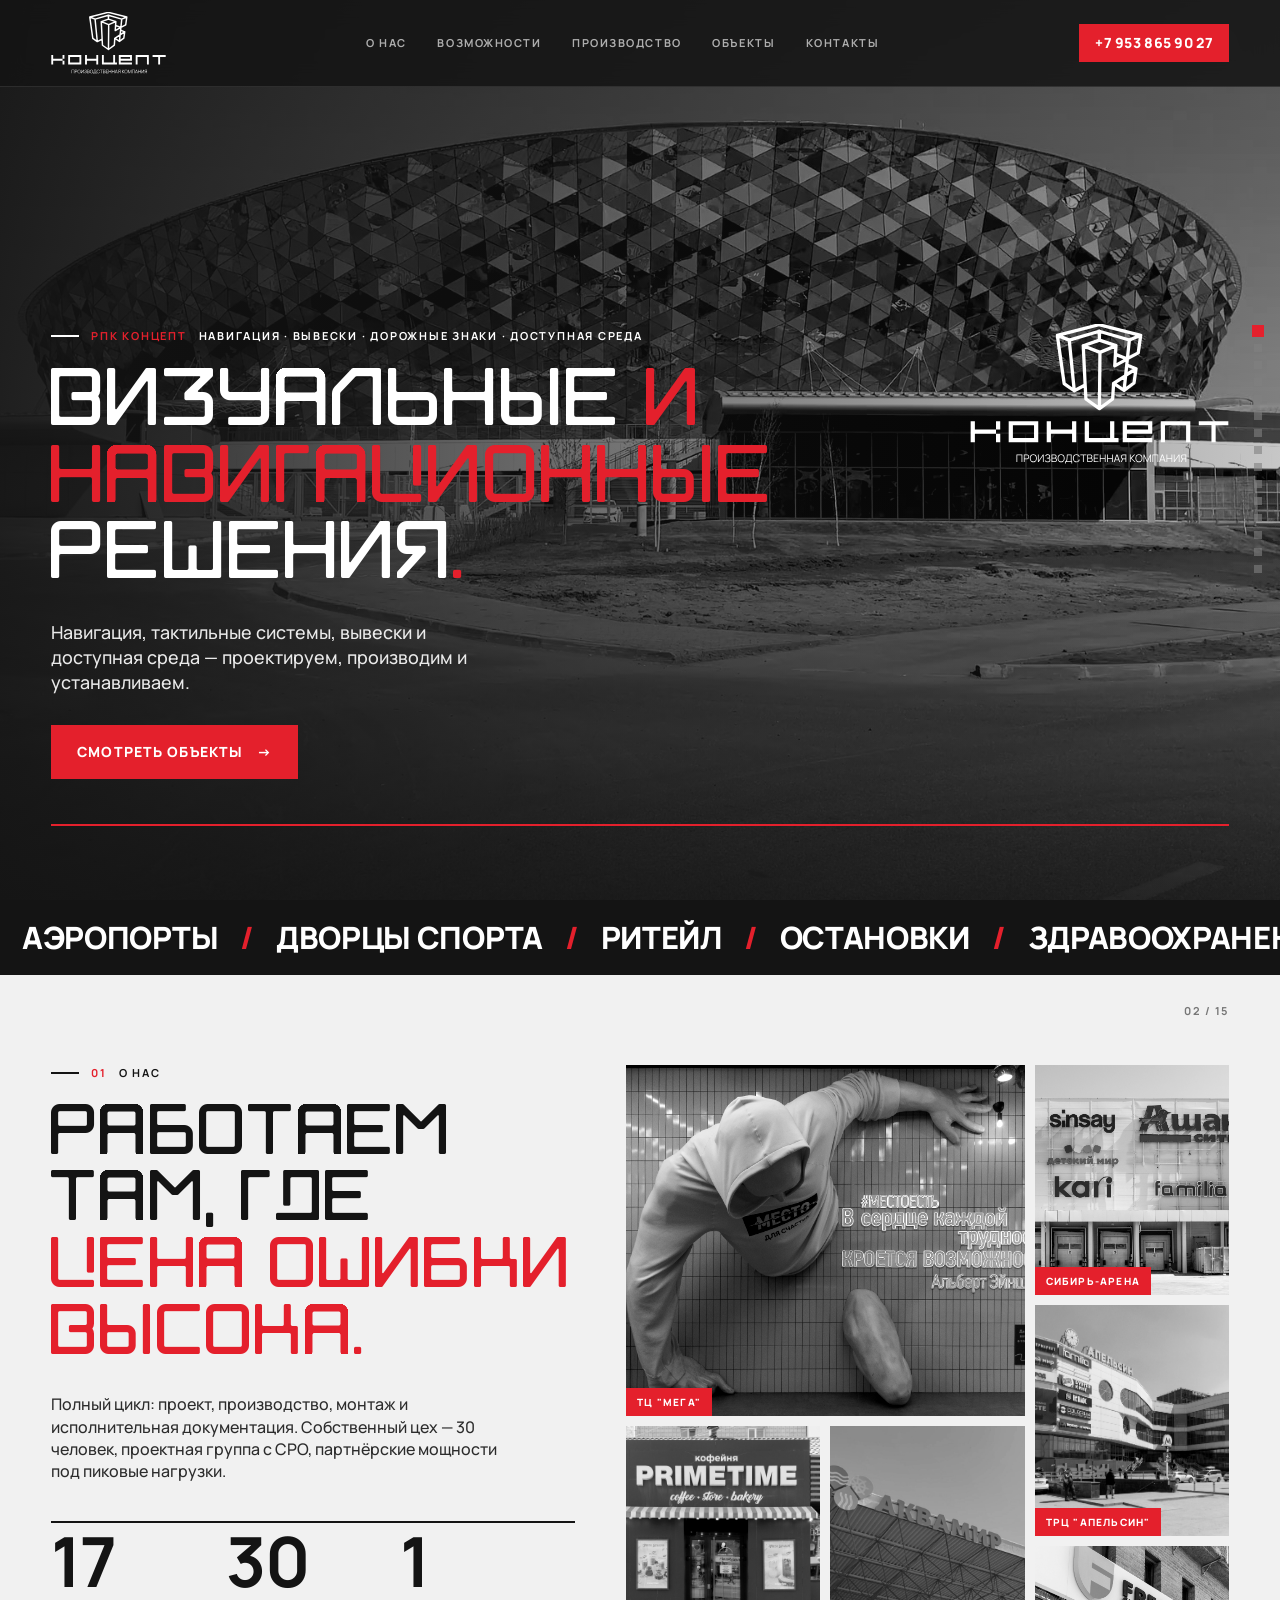
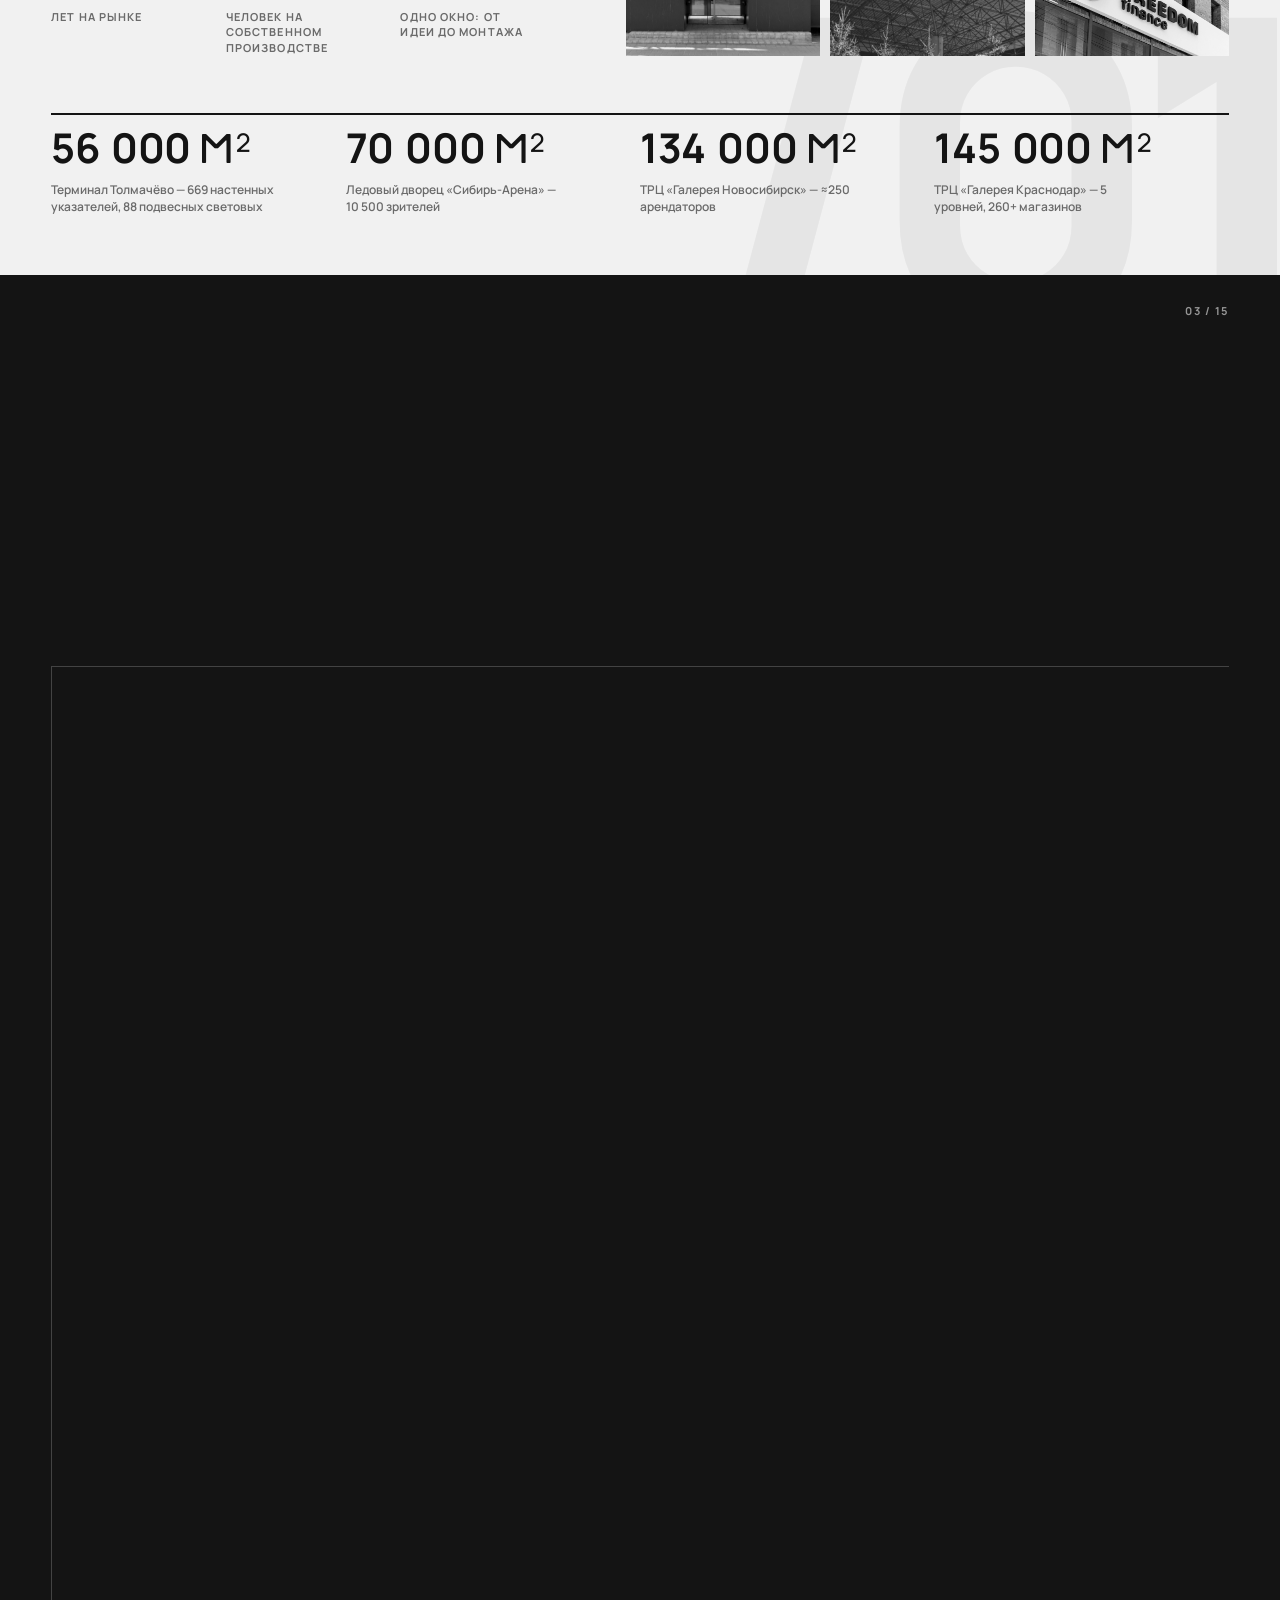
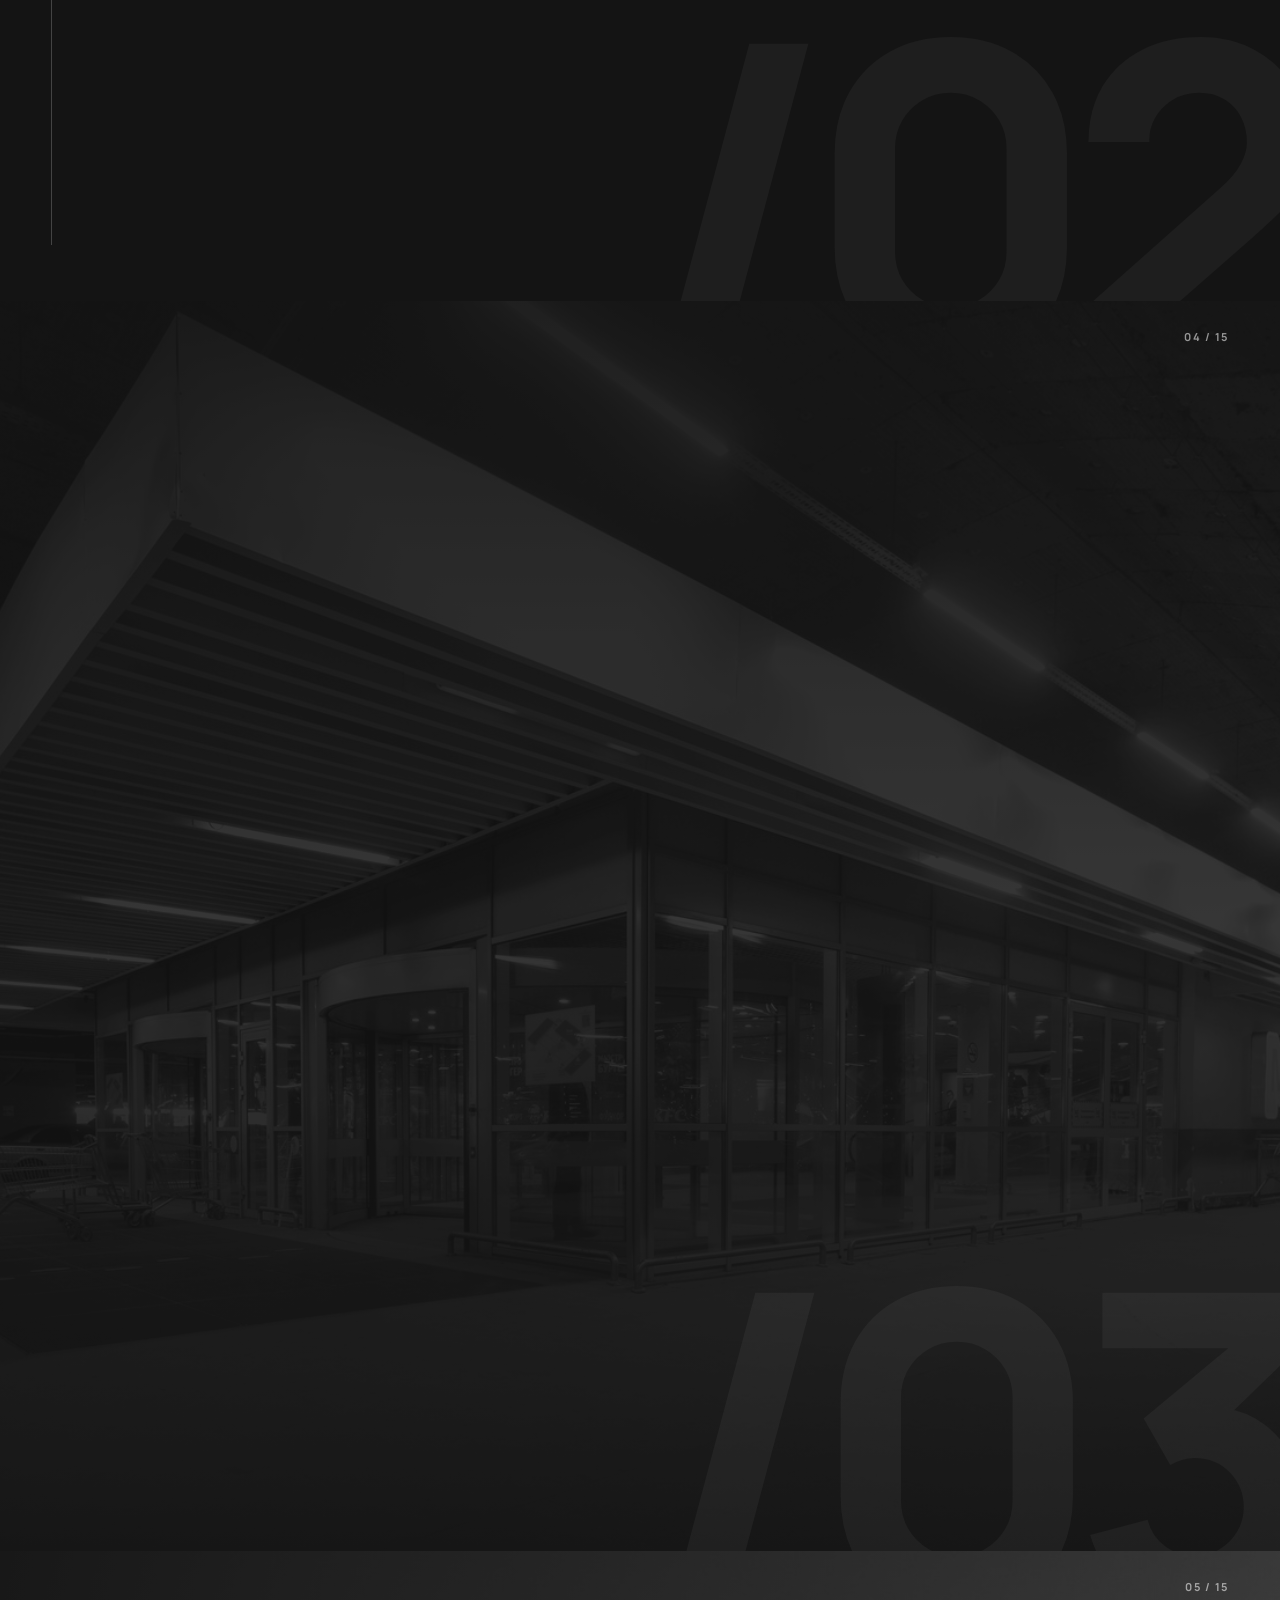
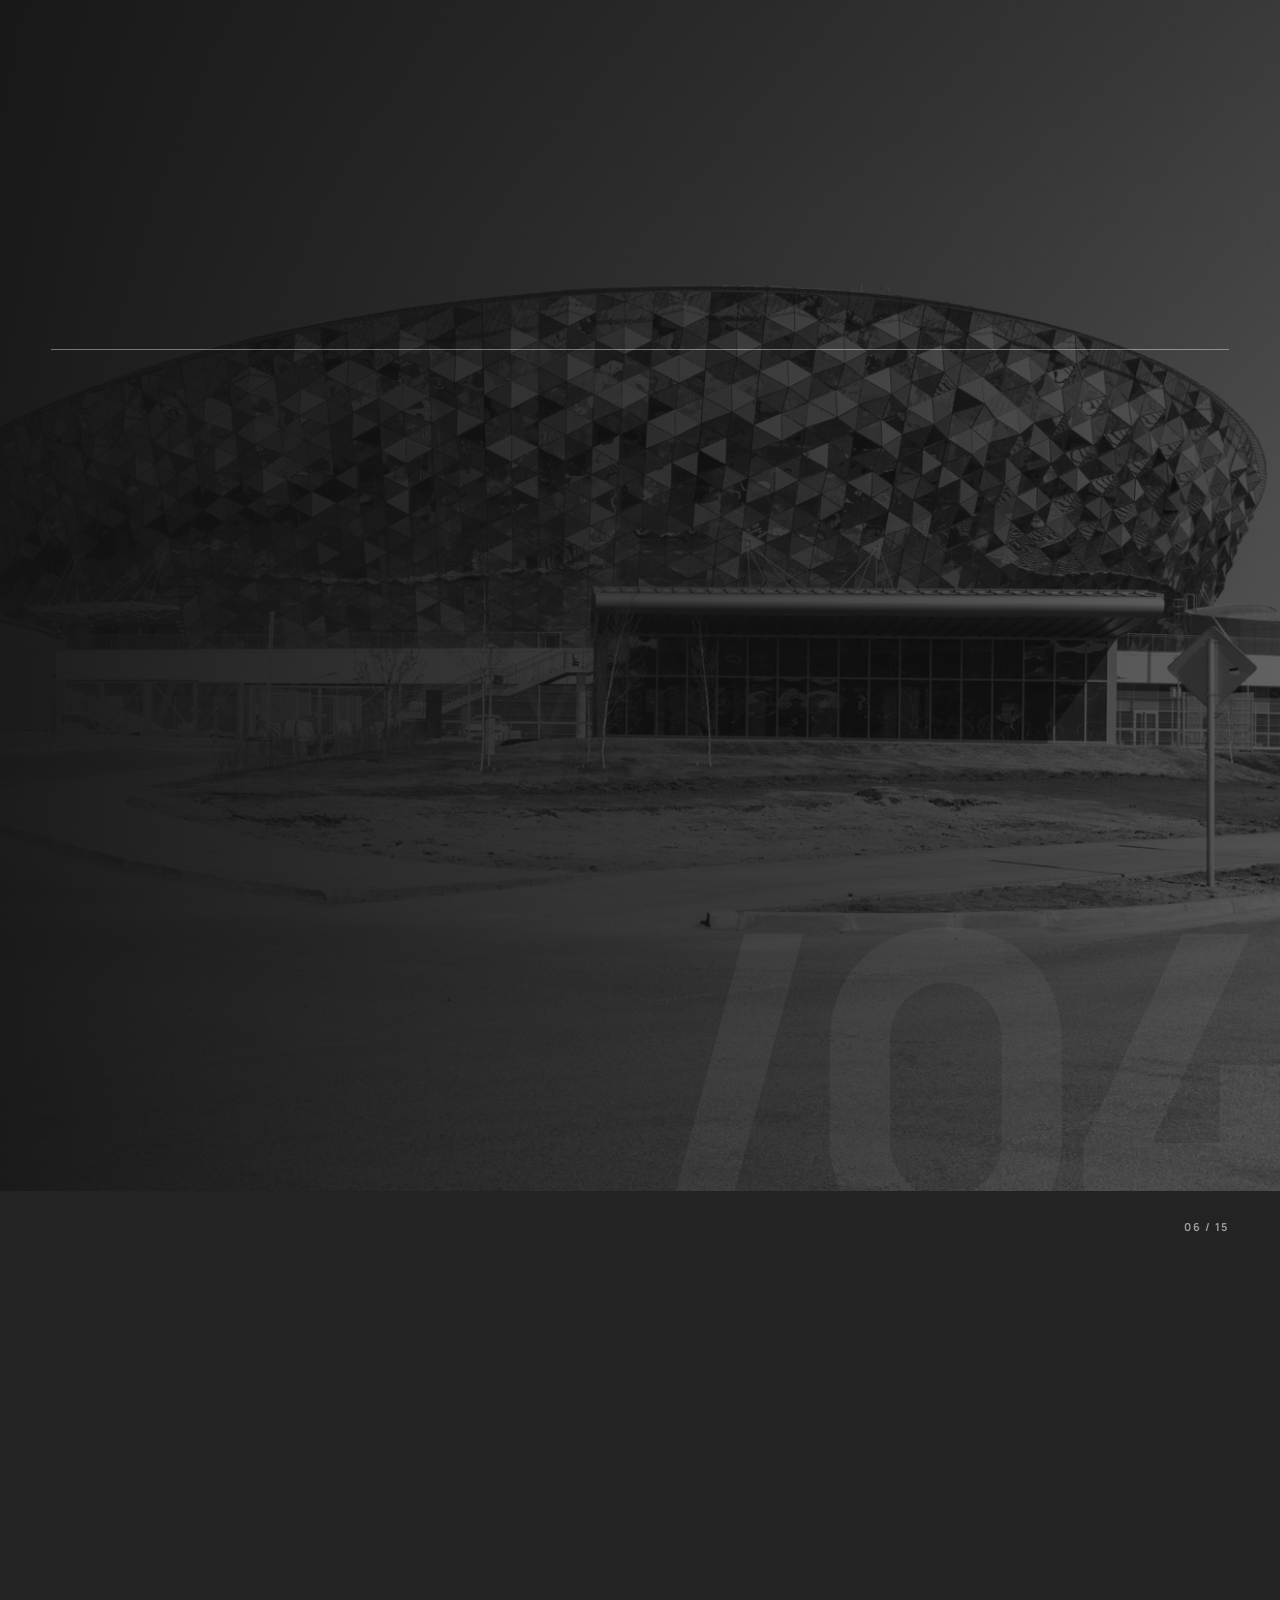
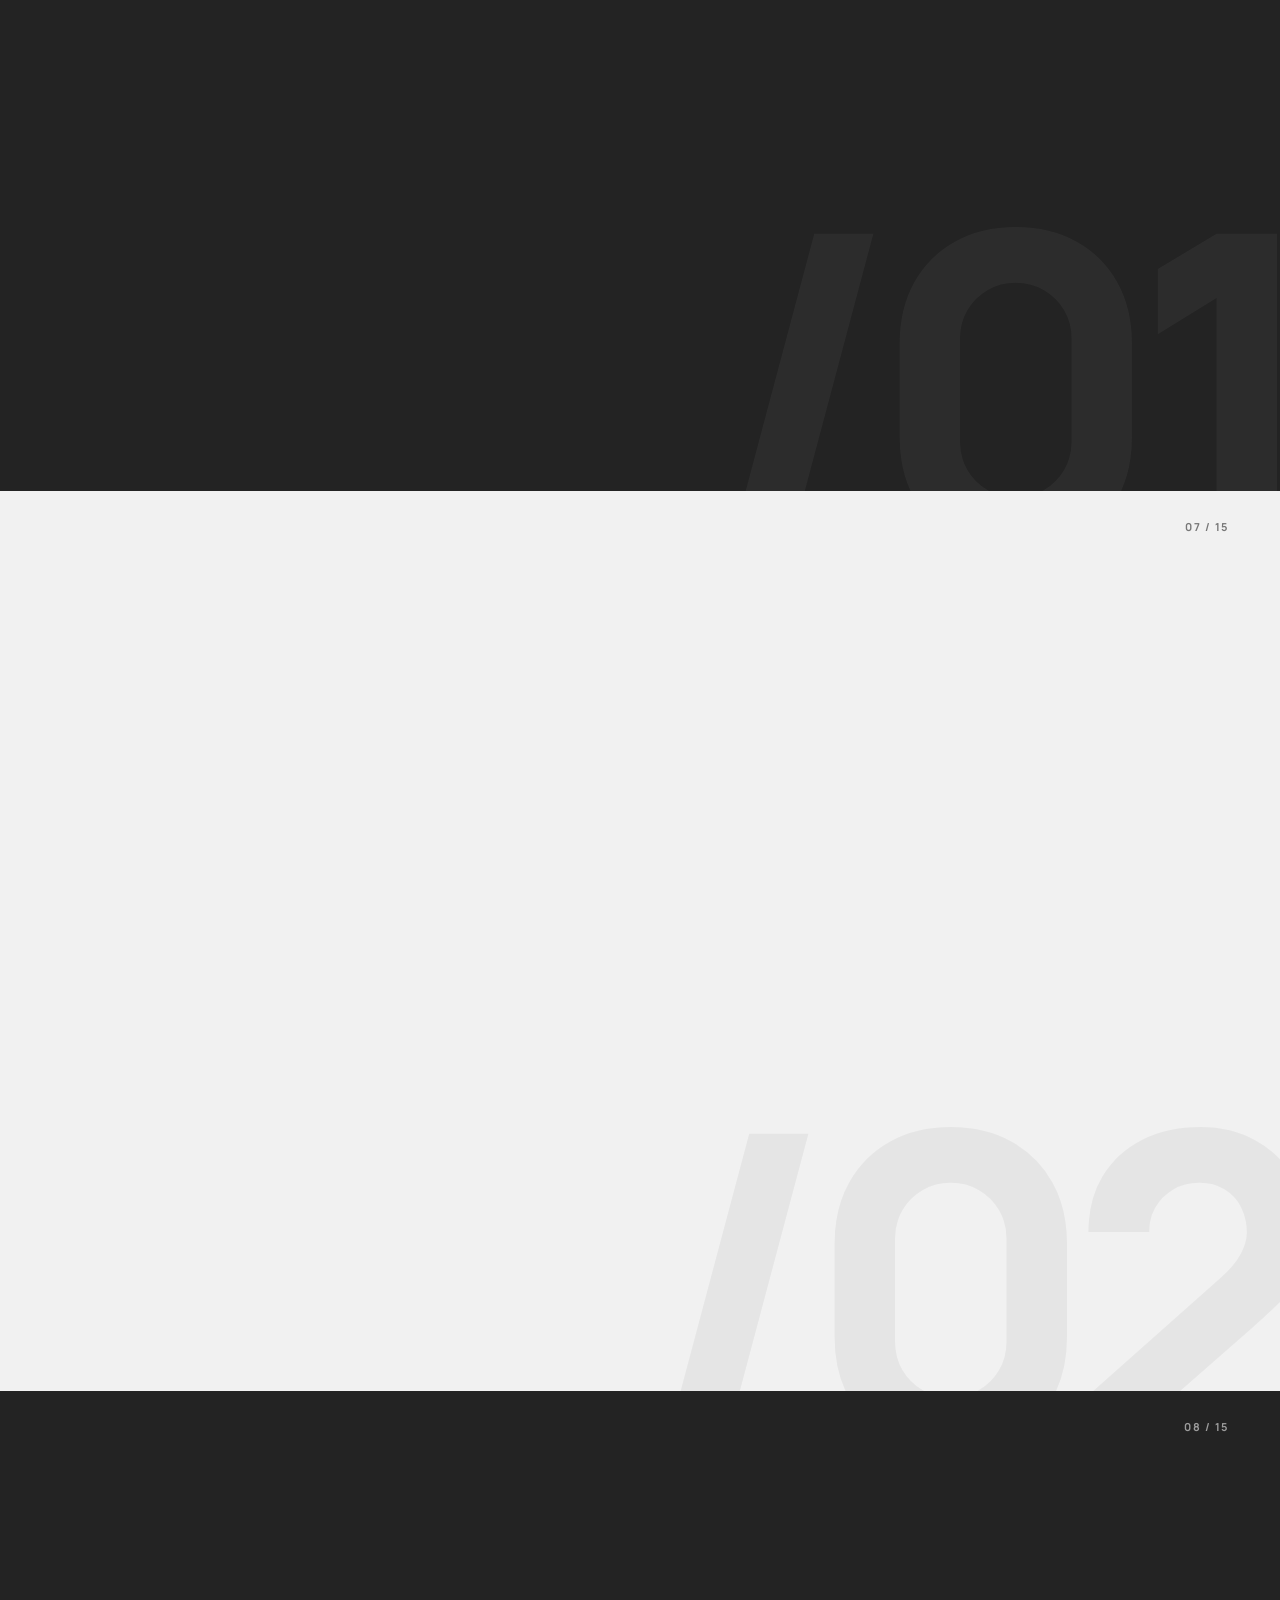
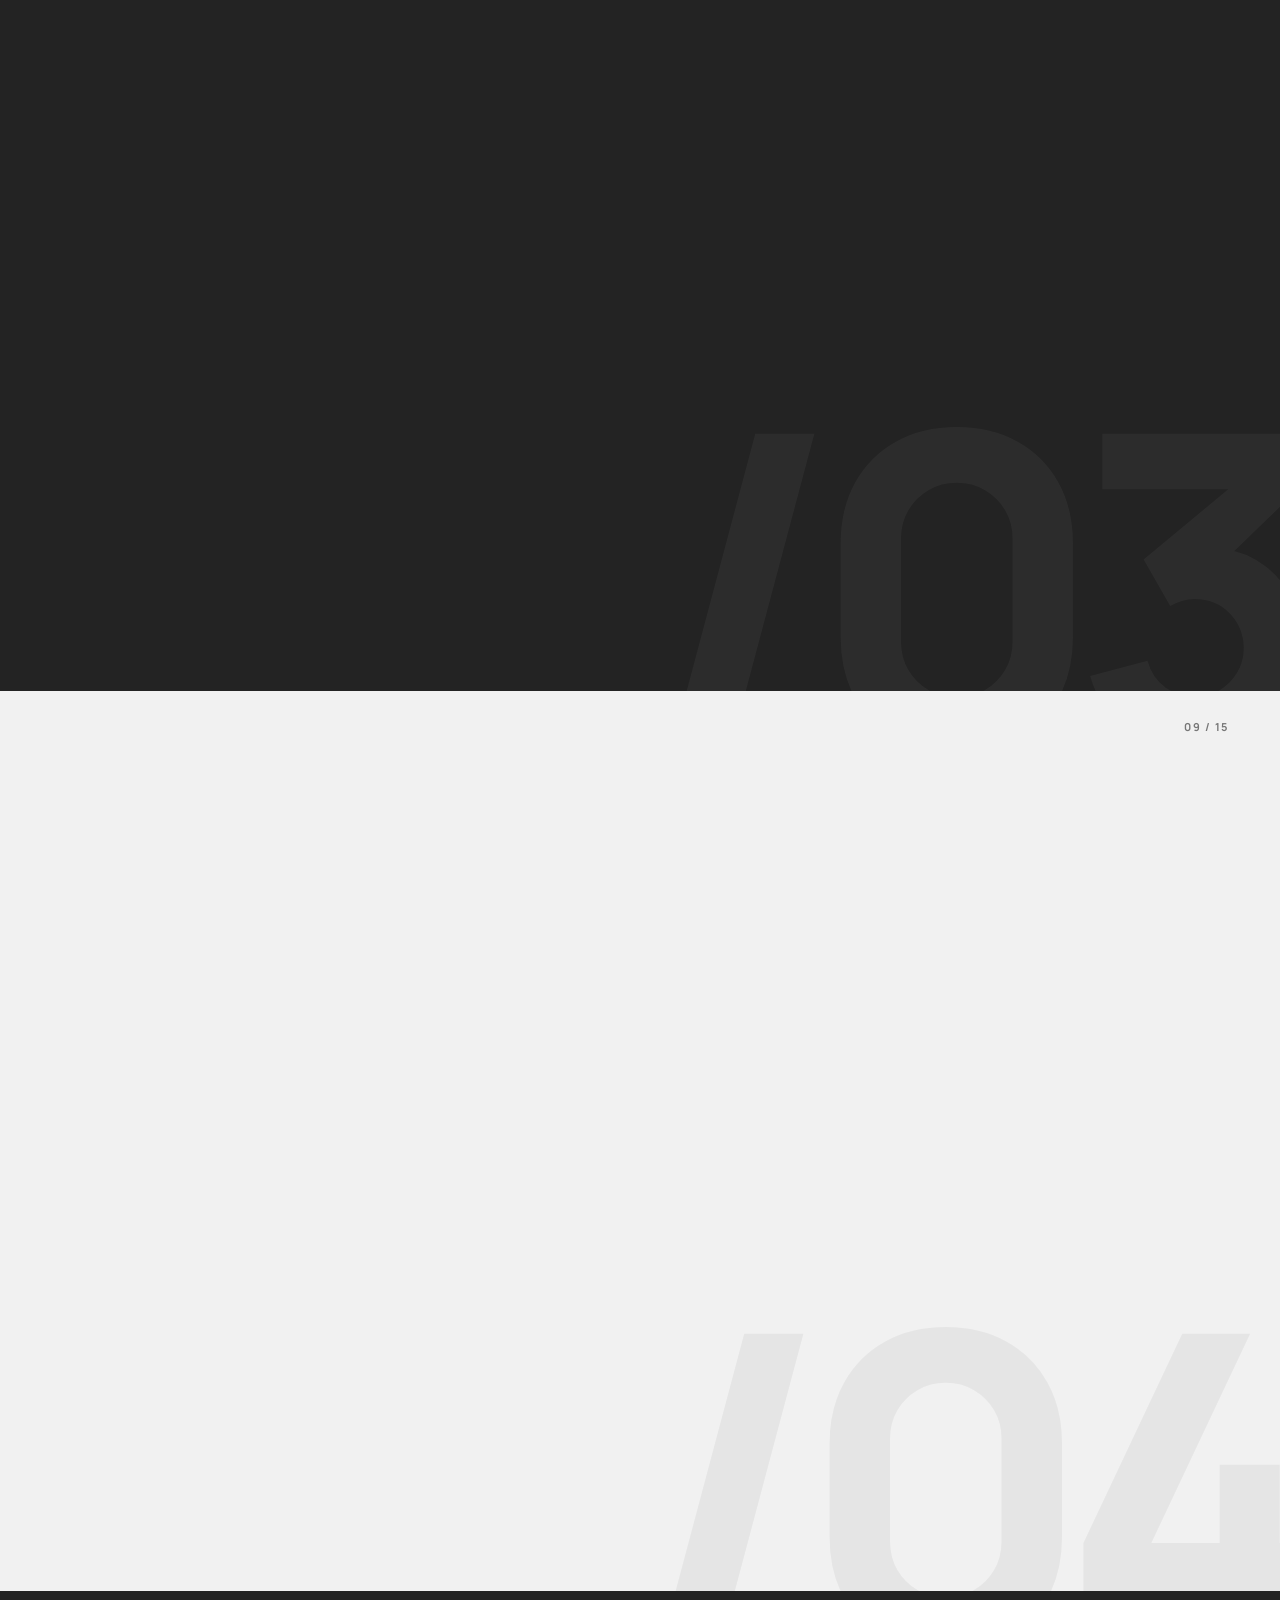
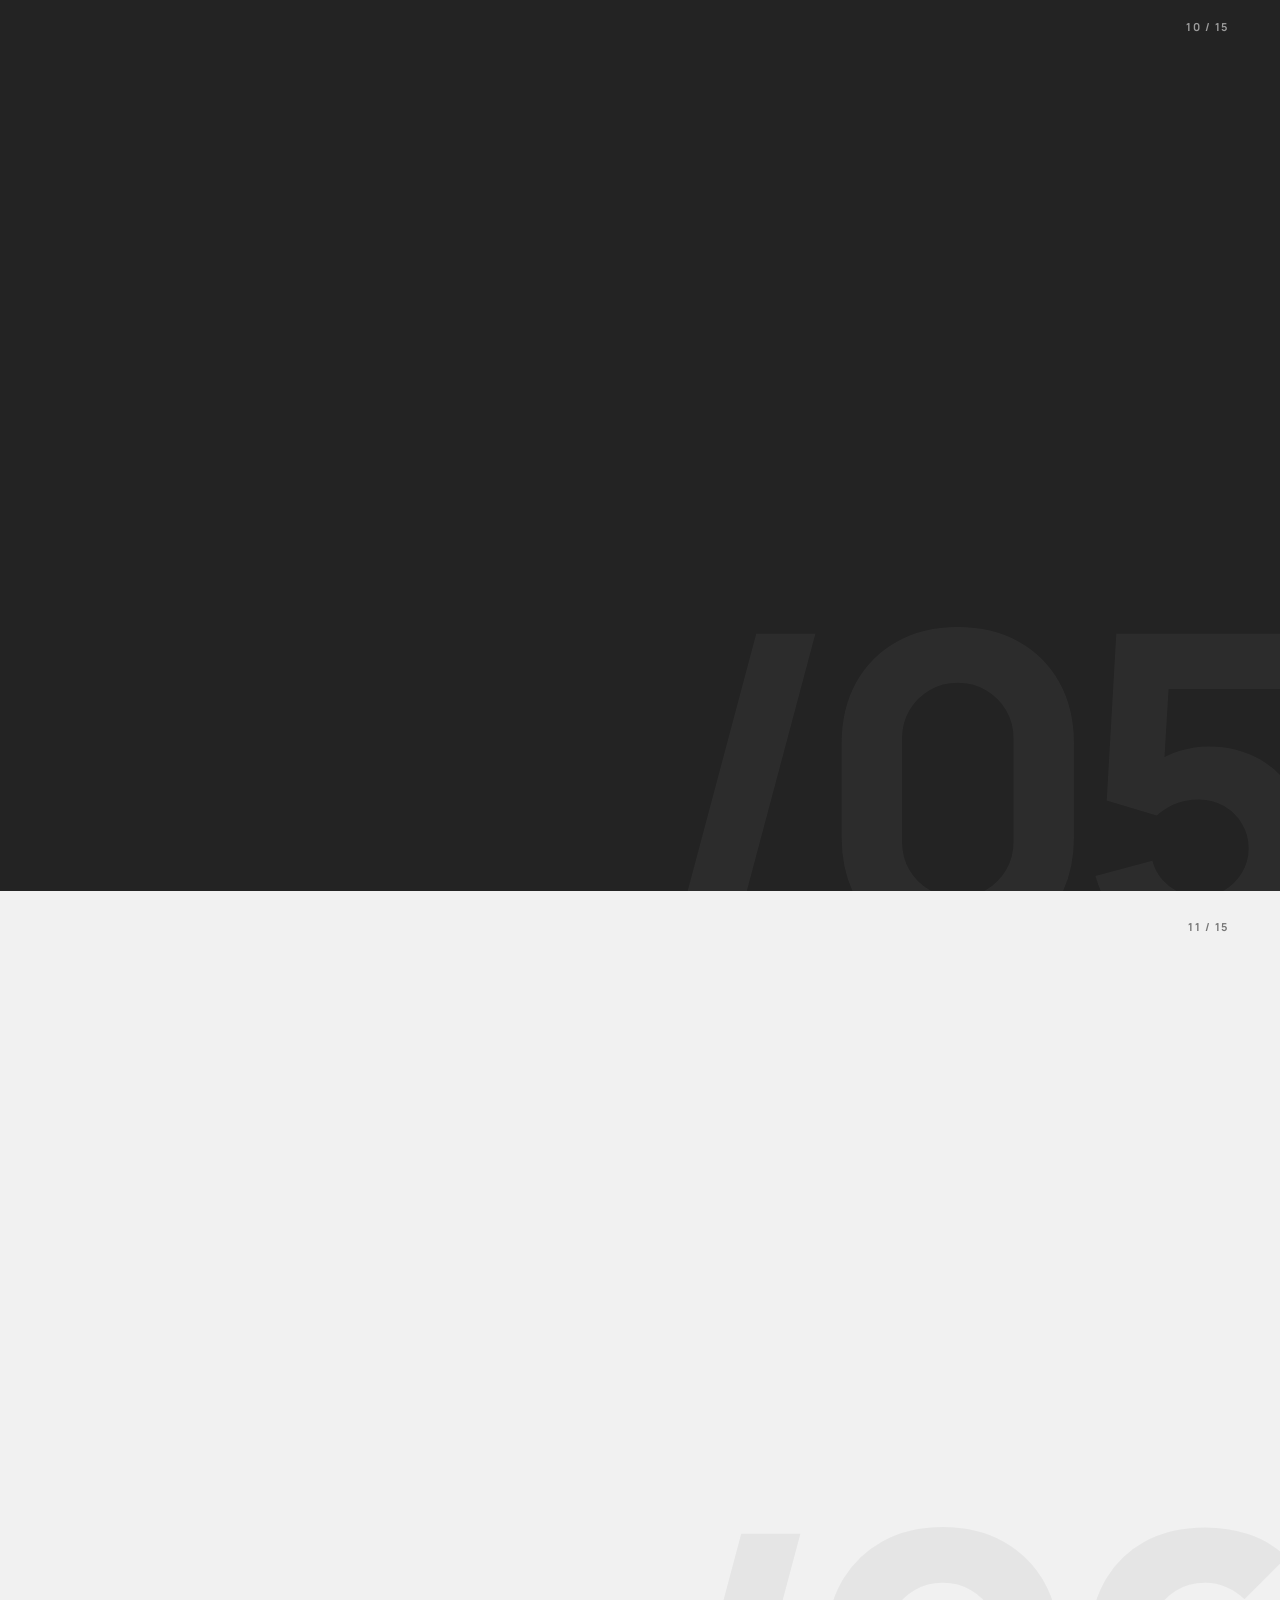
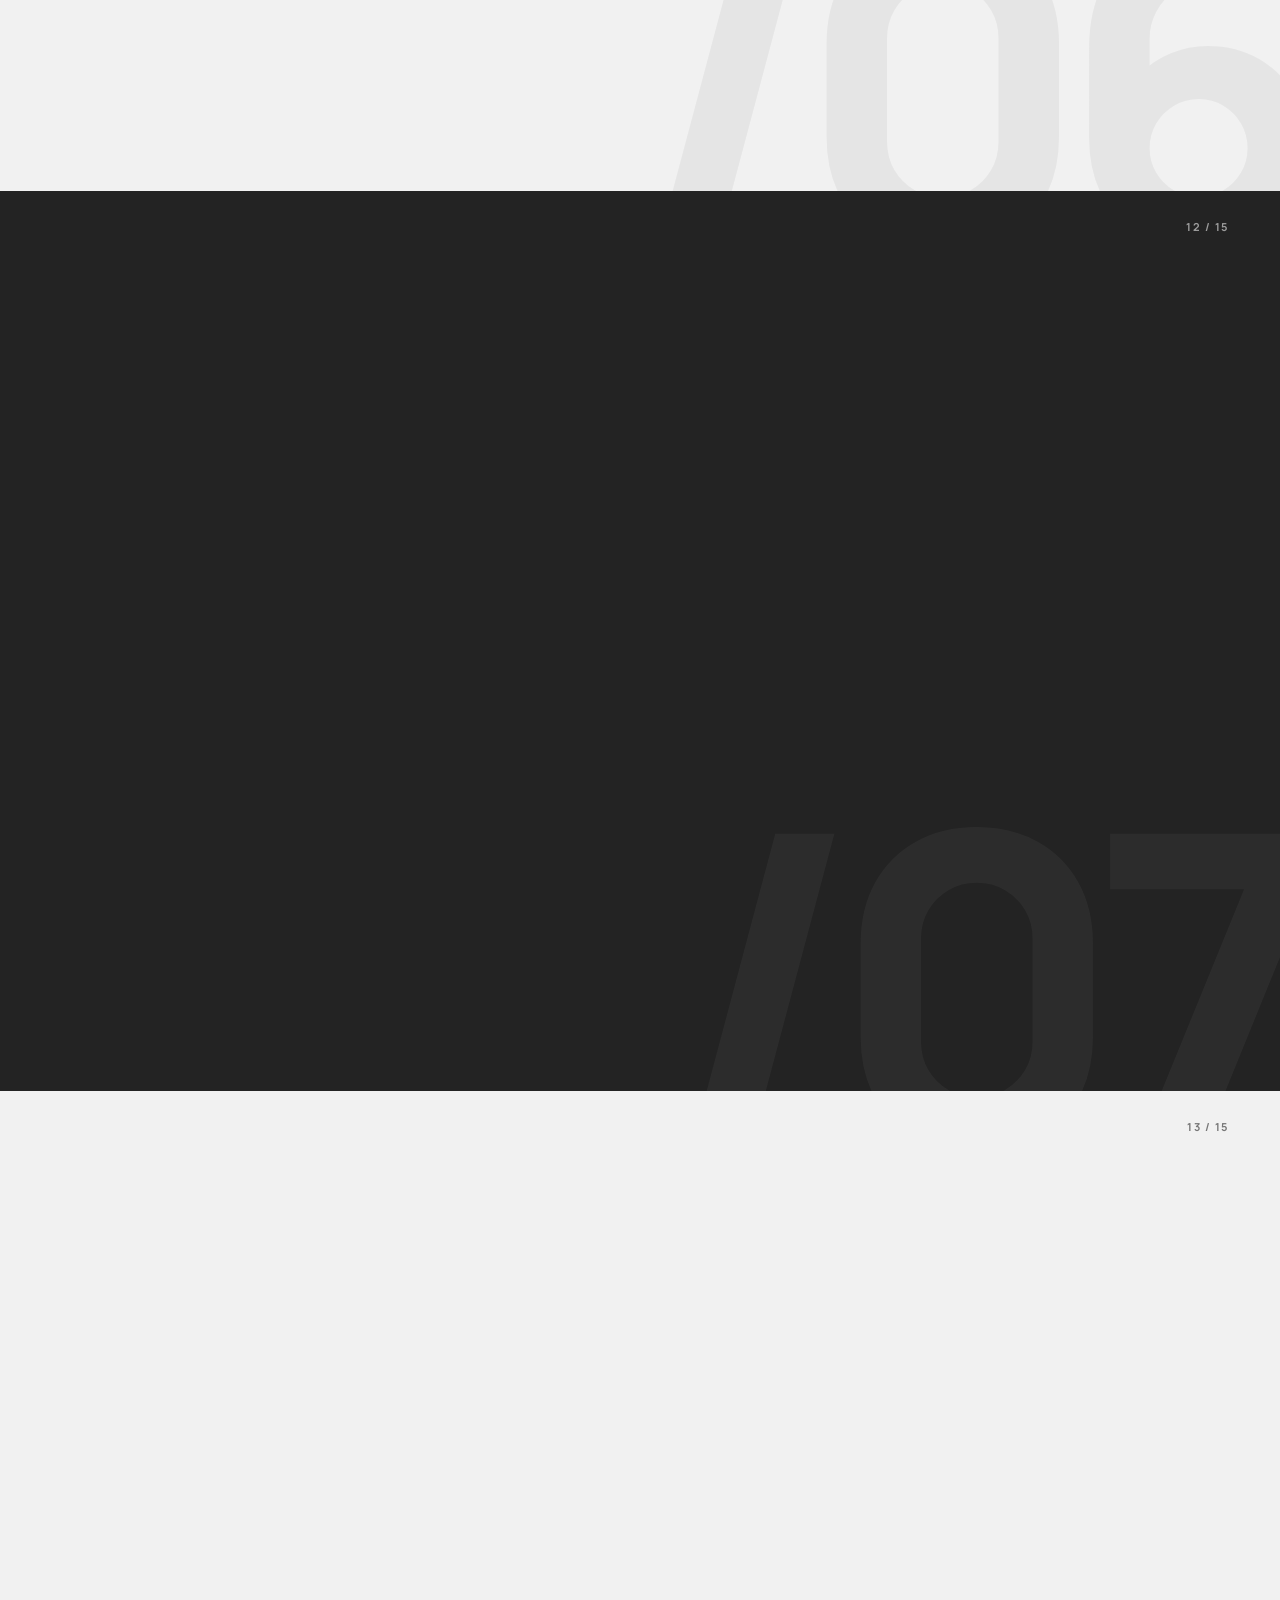
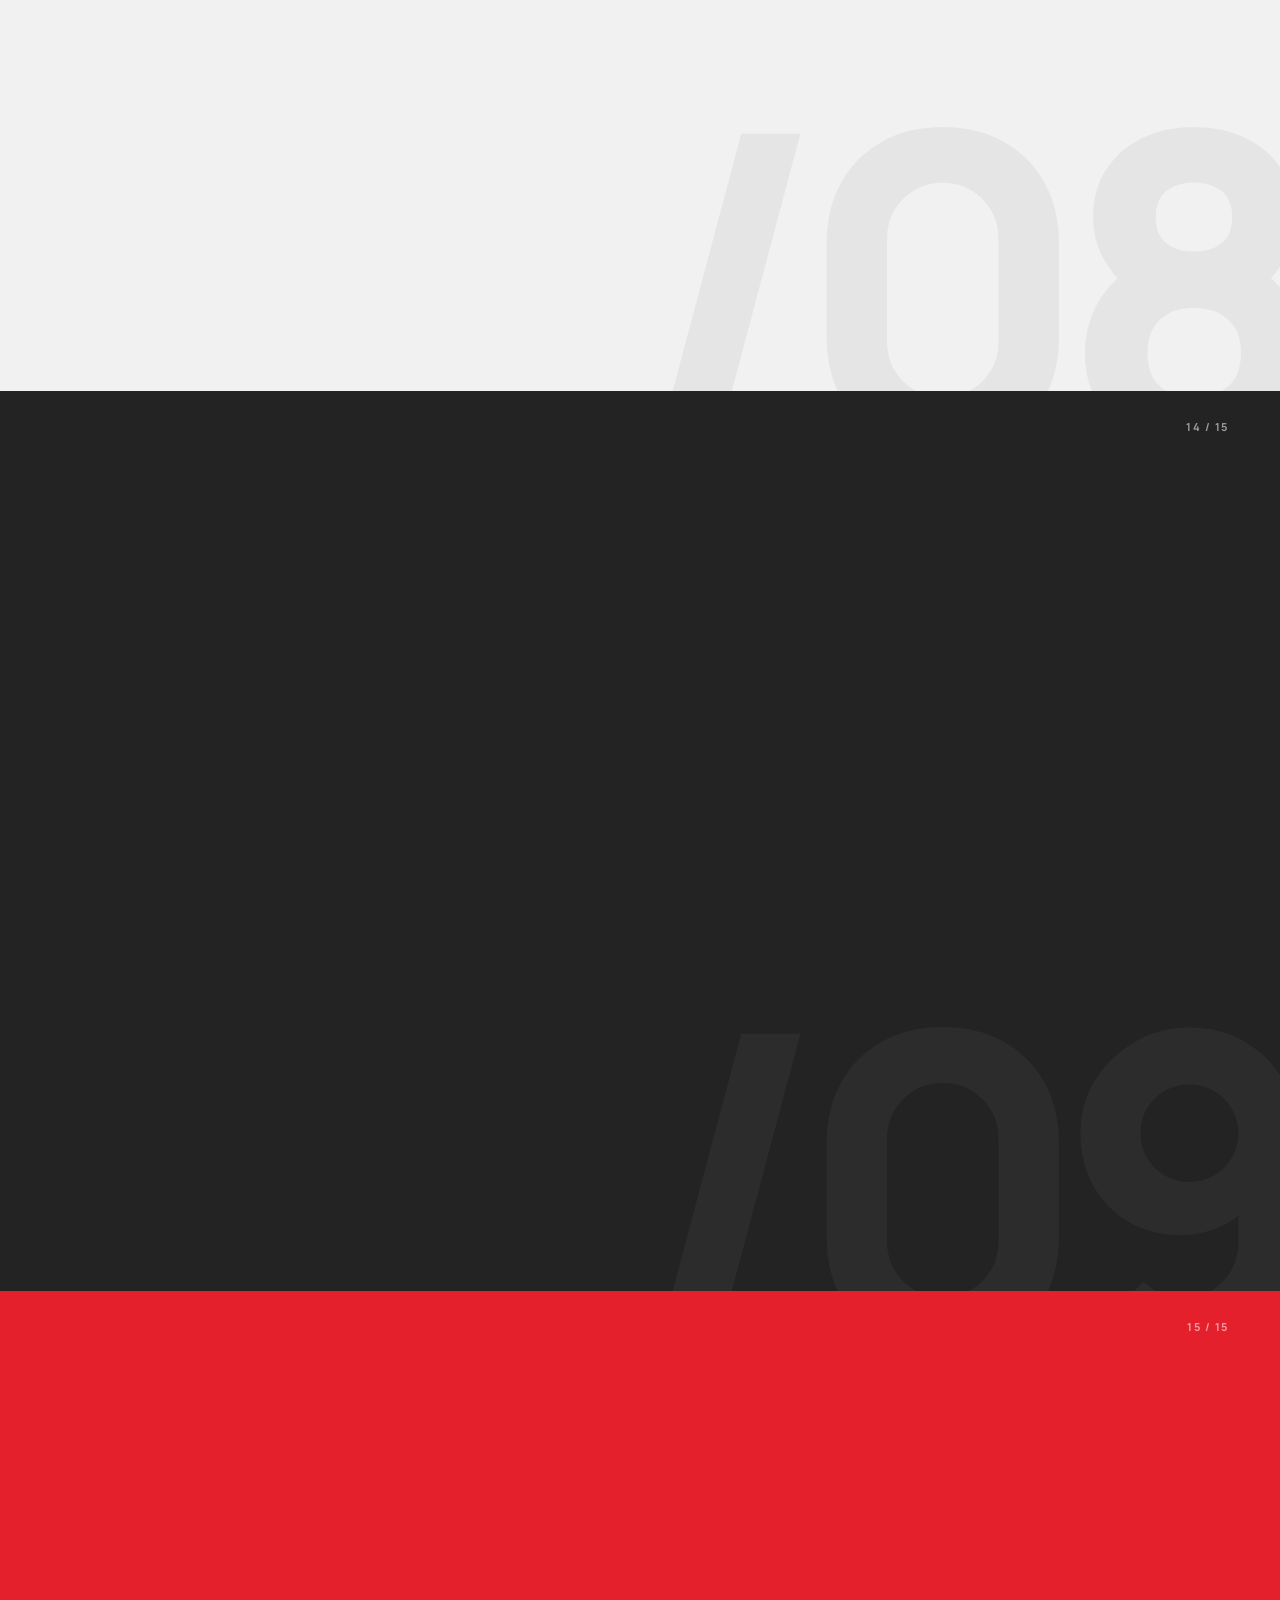
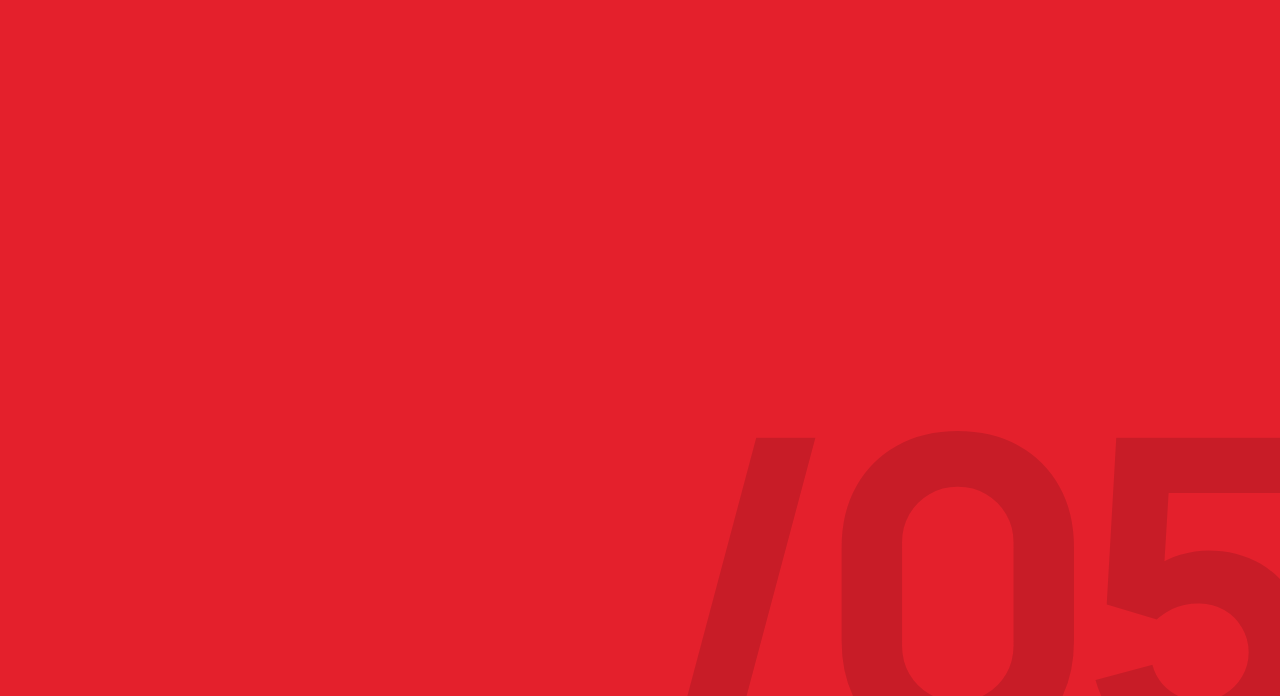
==== index.html @ 7d7eaca5 "Initial commit: full website for RPK Concept" ====
<!doctype html>
<html lang="ru">
<head>
<meta charset="utf-8">
<meta name="viewport" content="width=device-width,initial-scale=1">
<title>РПК Концепт ПРОИЗВОДСТВО РЕКЛАМНЫХ КОНСТРУКЦИЙ</title>
<meta name="description" content="РПК «Концепт»: проектирование, производство и монтаж навигации, рекламных конструкций и среды для доступности на крупных объектах.">
<link rel="preconnect" href="https://fonts.googleapis.com">
<link rel="preconnect" href="https://fonts.gstatic.com" crossorigin>
<link href="https://fonts.googleapis.com/css2?family=Manrope:wght@300;400;500;700;800&display=swap" rel="stylesheet">
<style>
:root{
  --red:#e4202c;       /* акцент */
  --black:#141414;     /* тёмные экраны */
  --dark:#232323;      /* графит */
  --gray:#6a6a6a;      /* второстепенный текст */
  --light:#f1f1f1;     /* светлые экраны */
  --white:#fff;
  --pad:clamp(20px,4vw,68px);
}
*{box-sizing:border-box;margin:0;padding:0}
html{scroll-behavior:smooth;-webkit-text-size-adjust:100%}
body{font-family:'Manrope',system-ui,sans-serif;background:var(--black);color:var(--white);overflow-x:hidden;line-height:1.4}
img{display:block;max-width:100%}
a{color:inherit;text-decoration:none}

/* ===== БАЗА ЭКРАНА ===== */
.sec{position:relative;min-height:100vh;padding:calc(var(--pad)*1.7) var(--pad) calc(var(--pad)*1.1);overflow:hidden;overflow:clip}
.sec>*{position:relative;z-index:2}
.sec::after{content:attr(data-g);position:absolute;right:-1.5vw;bottom:-5vw;z-index:0;font-size:34vw;font-weight:800;line-height:.8;letter-spacing:-.07em;color:rgba(255,255,255,.045);pointer-events:none;white-space:nowrap}
.bg-light{background:var(--light);color:var(--black)}
.bg-light::after{color:rgba(0,0,0,.05)}
.bg-red{background:var(--red);color:var(--white)}
.bg-red::after{color:rgba(0,0,0,.12)}
.bg-dark{background:var(--dark)}
.label{font-size:11px;font-weight:700;letter-spacing:.16em;text-transform:uppercase;display:flex;align-items:center;gap:12px}
.label::before{content:"";width:28px;height:2px;background:currentColor}
.label b{color:var(--red)}
.bg-red .label b{color:var(--black)}
h1,h2,h3{font-weight:800;letter-spacing:-.035em;line-height:.93;text-transform:uppercase}
h2{font-size:clamp(34px,min(5.6vw,10.5vh),104px)}
h2::after,h1::after{content:".";color:var(--red)}
.bg-red h2::after,.bg-red h1::after{color:var(--black)}
.pn{position:absolute;right:var(--pad);top:calc(var(--pad)*.55);z-index:3;font-size:11px;font-weight:700;letter-spacing:.14em;opacity:.55}
.rule{height:1px;background:currentColor;opacity:.25}

/* ===== ШАПКА ===== */
nav{position:fixed;inset:0 0 auto 0;z-index:50;display:flex;align-items:center;justify-content:space-between;padding:12px var(--pad);
  background:rgba(20,20,20,.86);backdrop-filter:blur(12px);-webkit-backdrop-filter:blur(12px);color:#fff;border-bottom:1px solid rgba(255,255,255,.1)}
nav .logo{height:62px}
nav ul{display:flex;gap:clamp(14px,2.4vw,38px);list-style:none;font-size:11px;font-weight:700;letter-spacing:.14em;text-transform:uppercase}
nav ul a{opacity:.65;transition:.2s;padding:6px 0;border-bottom:2px solid transparent}
nav ul a:hover,nav ul a.on{opacity:1;border-color:var(--red)}
nav .tel{font-weight:800;font-size:14px;padding:9px 16px;background:var(--red);color:#fff;letter-spacing:.02em;white-space:nowrap}
@media(max-width:980px){nav ul{display:none}}

/* ===== 00 ОБЛОЖКА ===== */
#hero{background:var(--black);color:#fff;display:flex;flex-direction:column;justify-content:flex-end;padding-top:calc(var(--pad)*2.1)}
#hero::after{display:none}
#hero .photo{position:absolute;inset:0;z-index:0}
#hero .photo video,#hero .photo img{width:100%;height:100%;object-fit:cover;filter:grayscale(1) contrast(1.15) brightness(.9)}
#hero .photo::after{content:"";position:absolute;inset:0;background:linear-gradient(90deg,rgba(20,20,20,.92) 0%,rgba(20,20,20,.55) 48%,rgba(20,20,20,.15) 100%),linear-gradient(0deg,rgba(20,20,20,.85) 0%,rgba(20,20,20,0) 45%)}
#hero .plate{position:absolute;top:calc(var(--pad)*2.1);right:var(--pad);z-index:3;background:none;padding:0;display:flex;flex-direction:column;gap:18px;align-items:flex-start}
#hero .plate img{height:clamp(96px,11vw,140px)}
#hero .plate span{font-size:11px;font-weight:700;letter-spacing:.14em;text-transform:uppercase;line-height:1.5}
#hero .txt{max-width:62%}
#hero h1{font-size:clamp(38px,min(6.4vw,12.5vh),116px);margin:24px 0 24px}
#hero h1 .k{color:var(--red)}
#hero p.lead{font-size:clamp(15px,1.4vw,20px);max-width:40ch;font-weight:500;opacity:.9}
.cta{display:inline-flex;align-items:center;gap:14px;margin-top:30px;padding:17px 26px;background:var(--red);color:#fff;font-weight:800;font-size:14px;letter-spacing:.08em;text-transform:uppercase;transition:.25s}
.cta:hover{background:#fff;color:var(--red)}
#hero .stats{position:relative;z-index:3;display:flex;gap:clamp(24px,5vw,80px);margin-top:clamp(28px,5vh,60px);padding-top:18px;border-top:2px solid var(--red)}
#hero .stats div{font-size:11px;font-weight:700;letter-spacing:.12em;text-transform:uppercase;line-height:1.4}
#hero .stats b{display:block;font-size:clamp(30px,3.4vw,56px);font-weight:800;letter-spacing:-.04em;line-height:1;margin-bottom:4px;text-transform:none}
@media(max-width:900px){#hero .txt{max-width:100%}#hero .plate{position:relative;top:auto;right:auto;align-self:flex-start;margin-bottom:24px}}

/* ===== ЛЕНТА ===== */
.marq{background:var(--black);color:#fff;overflow:hidden;white-space:nowrap;padding:16px 0;font-weight:800;font-size:clamp(18px,2.4vw,34px);letter-spacing:-.01em;text-transform:uppercase}
.marq div{display:inline-block;animation:mq 34s linear infinite}
.marq span{margin:0 22px}.marq i{font-style:normal;color:var(--red)}
@keyframes mq{to{transform:translateX(-50%)}}

/* ===== 01 О НАС ===== */
#about{display:grid;grid-template-columns:1fr 1.15fr;gap:var(--pad);align-content:center}
#about h2{margin:22px 0 24px}
#about h2 em{font-style:normal;color:var(--red)}
#about .lead{font-size:clamp(15px,1.25vw,19px);max-width:46ch;font-weight:500;color:#2c2c2c}
.facts{display:grid;grid-template-columns:repeat(3,1fr);margin-top:38px;border-top:2px solid var(--black)}
.facts div{padding:16px 16px 0 0}
.facts b{display:block;font-size:clamp(44px,5.4vw,92px);font-weight:800;letter-spacing:-.05em;line-height:.9}
.facts small{display:block;margin-top:8px;font-size:11px;font-weight:700;letter-spacing:.1em;text-transform:uppercase;color:var(--gray);max-width:18ch}
.mosaic{display:grid;grid-template-columns:repeat(6,1fr);grid-auto-rows:clamp(70px,8.6vw,136px);gap:10px}
.mosaic figure,.gal figure{position:relative;overflow:hidden;background:#2b2b2b}
.mosaic img,.gal img{width:100%;height:100%;object-fit:cover;filter:grayscale(1) contrast(1.08);transition:filter .5s,transform .9s cubic-bezier(.2,.7,.2,1)}
.mosaic figure:hover img,.gal figure:hover img{filter:grayscale(0) contrast(1);transform:scale(1.06)}
figcaption{position:absolute;left:0;bottom:0;padding:7px 11px;font-size:10px;font-weight:800;letter-spacing:.12em;text-transform:uppercase;background:var(--red);color:#fff}
.m1{grid-column:1/5;grid-row:1/4}.m2{grid-column:5/7;grid-row:1/3}.m3{grid-column:5/7;grid-row:3/5}.m4{grid-column:1/3;grid-row:4/6}.m5{grid-column:3/5;grid-row:4/6}.m6{grid-column:5/7;grid-row:5/6}
.objs{grid-column:1/-1;display:grid;grid-template-columns:repeat(4,1fr);border-top:2px solid var(--black);margin-top:6px}
.objs div{padding:18px 18px 0 0}
.objs b{display:block;font-size:clamp(26px,3.2vw,54px);font-weight:800;letter-spacing:-.04em;line-height:1}
.objs small{display:block;margin-top:8px;font-size:12px;font-weight:600;color:var(--gray);max-width:28ch}
@media(max-width:900px){#about{grid-template-columns:1fr}.objs{grid-template-columns:1fr 1fr}}

/* ===== 02 ВОЗМОЖНОСТИ ===== */
#cap{background:var(--black);position:relative}
.cap-head{display:flex;justify-content:space-between;align-items:flex-end;gap:30px;flex-wrap:wrap;margin-bottom:4.5vh}
.cap-head h2{margin-top:22px}
.cap-head p{max-width:34ch;font-size:15px;font-weight:500;opacity:.7}
.tiles{display:grid;grid-template-columns:repeat(4,1fr);border-top:1px solid rgba(255,255,255,.2);border-left:1px solid rgba(255,255,255,.2)}
.tile{position:relative;padding:24px 22px 22px;min-height:clamp(220px,23vw,310px);display:flex;flex-direction:column;justify-content:space-between;border-right:1px solid rgba(255,255,255,.2);border-bottom:1px solid rgba(255,255,255,.2);background:#121212;color:#fff;overflow:hidden;transition:border-color .3s,box-shadow .3s}
.tile:hover{border-color:var(--red);z-index:2;box-shadow:inset 0 0 0 1px var(--red)}
.tile-bg{position:absolute;inset:0;z-index:0;overflow:hidden;pointer-events:none}
.tile-bg img{width:100%;height:100%;object-fit:cover;filter:brightness(.95) contrast(1.04);transition:transform .6s cubic-bezier(.2,.7,.2,1),filter .4s ease}
.tile:hover .tile-bg img{filter:brightness(1.08) contrast(1.06);transform:scale(1.07)}
.tile-bg::after{content:"";position:absolute;inset:0;background:linear-gradient(180deg,rgba(0,0,0,.32) 0%,rgba(0,0,0,0) 25%,rgba(0,0,0,.15) 55%,rgba(10,10,10,.82) 80%,rgba(10,10,10,.95) 100%)}
.tile.big .tile-bg::after{background:linear-gradient(90deg,rgba(10,10,10,.85) 0%,rgba(10,10,10,.5) 42%,rgba(10,10,10,.1) 75%,transparent 100%),linear-gradient(180deg,transparent 45%,rgba(10,10,10,.85) 100%)}
.tile.full .tile-bg::after{background:linear-gradient(90deg,rgba(10,10,10,.85) 0%,rgba(10,10,10,.48) 45%,rgba(10,10,10,.05) 75%,transparent 100%),linear-gradient(180deg,transparent 45%,rgba(10,10,10,.8) 100%)}
.tile-content{position:relative;z-index:2;display:flex;flex-direction:column;justify-content:space-between;height:100%;width:100%}
.tile .n{position:relative;z-index:2;font-size:11px;font-weight:800;letter-spacing:.12em;color:#fff;background:var(--red);padding:4px 9px;display:inline-block;align-self:flex-start;line-height:1;margin-bottom:14px;box-shadow:0 2px 8px rgba(0,0,0,.5);transition:transform .2s}
.tile:hover .n{transform:scale(1.05)}
.tile h3{position:relative;z-index:2;font-size:clamp(17px,1.65vw,25px);line-height:1.15;margin-bottom:8px;text-transform:uppercase;color:#fff;text-shadow:0 2px 10px rgba(0,0,0,.95),0 0 20px rgba(0,0,0,.9)}
.tile p{position:relative;z-index:2;font-size:12.5px;font-weight:600;line-height:1.45;color:#fff;text-shadow:0 1px 8px rgba(0,0,0,.98),0 0 14px rgba(0,0,0,.95)}
.tile.big{grid-column:span 2}
.tile.full{grid-column:1/-1}
@media(max-width:1000px){.tiles{grid-template-columns:1fr 1fr}}
@media(max-width:560px){.tiles{grid-template-columns:1fr}.tile.big{grid-column:auto}.tile.full{grid-column:auto}}


/* ===== 03 КОМАНДА ===== */
#team{background:var(--black);display:flex;flex-direction:column;justify-content:space-between}
.team-head{display:flex;justify-content:space-between;align-items:flex-end;gap:30px;flex-wrap:wrap;margin-bottom:clamp(20px,3.5vh,36px)}
.team-head h2{margin-top:16px}
.team-head p{max-width:38ch;font-size:15px;font-weight:500;opacity:.7}
.team-grid{display:grid;grid-template-columns:repeat(4,1fr);gap:clamp(14px,1.6vw,26px);margin-top:auto}
.team-card{position:relative;background:#181818;border:1px solid rgba(255,255,255,.1);display:flex;flex-direction:column;transition:transform .3s ease,border-color .3s ease,box-shadow .3s ease;overflow:hidden}
.team-card:hover{transform:translateY(-6px);border-color:var(--red);box-shadow:0 16px 36px rgba(0,0,0,.6)}
.team-card::before{content:"";position:absolute;top:0;left:0;right:0;height:3px;background:transparent;transition:background .3s;z-index:3}
.team-card:hover::before{background:var(--red)}

.team-photo{position:relative;width:100%;aspect-ratio:4/3.7;overflow:hidden;background:#222}
.team-photo img{width:100%;height:100%;object-fit:cover;filter:grayscale(1) contrast(1.08);transition:filter .5s,transform .7s cubic-bezier(.2,.7,.2,1)}
.team-card:hover .team-photo img{filter:grayscale(0) contrast(1.02);transform:scale(1.05)}
.team-photo .team-num{position:absolute;top:12px;left:12px;z-index:2;background:var(--red);color:#fff;font-size:11px;font-weight:800;letter-spacing:.1em;padding:4px 8px;line-height:1}

.team-body{padding:clamp(16px,1.8vw,22px);display:flex;flex-direction:column;flex-grow:1}
.team-tag{font-size:10px;font-weight:800;letter-spacing:.16em;text-transform:uppercase;color:var(--red);margin-bottom:8px}
.team-name{font-size:clamp(18px,1.6vw,24px);line-height:1.05;margin-bottom:6px}
.team-role{font-size:11.5px;font-weight:700;letter-spacing:.04em;text-transform:uppercase;color:#fff;opacity:.9;margin-bottom:12px}
.team-desc{font-size:12.5px;line-height:1.45;color:var(--gray);margin-bottom:16px;flex-grow:1}
.team-contacts{border-top:1px solid rgba(255,255,255,.1);padding-top:12px;display:flex;flex-direction:column;gap:5px;font-size:12px;font-weight:600}
.team-contacts a{color:#fff;opacity:.75;transition:color .2s,opacity .2s}
.team-contacts a:hover{opacity:1;color:var(--red)}
.team-contacts span{opacity:.5;font-size:11px;letter-spacing:.04em;text-transform:uppercase}

@media(max-width:1050px){
  .team-grid{grid-template-columns:repeat(2,1fr)}
  .team-photo{aspect-ratio:16/10}
}
@media(max-width:580px){
  .team-grid{grid-template-columns:1fr}
  .team-photo{aspect-ratio:16/9}
}

/* ===== 03 ПРОИЗВОДСТВО ===== */
#production{background:var(--black);position:relative;display:flex;flex-direction:column;justify-content:space-between}
#production .bgphoto{position:absolute;inset:0;z-index:0;opacity:.42}
#production .bgphoto img{width:100%;height:100%;object-fit:cover;filter:grayscale(1) contrast(1.15)}
#production .bgphoto::after{content:"";position:absolute;inset:0;background:linear-gradient(180deg,rgba(20,20,20,.88) 0%,rgba(20,20,20,.65) 50%,rgba(20,20,20,.95) 100%)}
.prod-head{display:flex;justify-content:space-between;align-items:flex-end;gap:30px;flex-wrap:wrap;margin-bottom:clamp(20px,3.5vh,36px)}
.prod-head h2{margin-top:16px}
.prod-head p{max-width:38ch;font-size:15px;font-weight:500;opacity:.8}
.mach-grid{display:grid;grid-template-columns:repeat(6,1fr);gap:clamp(8px,1.1vw,16px);margin-top:auto}
.mach-card{position:relative;background:#ffffff;color:#141414;display:flex;flex-direction:column;box-shadow:0 16px 36px rgba(0,0,0,.5);transition:transform .3s ease,box-shadow .3s ease;overflow:hidden}
.mach-card:hover{transform:translateY(-6px);box-shadow:0 24px 50px rgba(0,0,0,.7)}
.mach-card::before{content:"";position:absolute;top:0;left:0;right:0;height:4px;background:var(--red);z-index:3}

.mach-img-wrap{position:relative;background:#ffffff;padding:16px 12px 10px;display:flex;align-items:center;justify-content:center;border-bottom:1px solid #ededed;aspect-ratio:16/11;overflow:hidden}
.mach-img-wrap img{width:100%;height:100%;object-fit:contain;background:#fff;transition:transform .4s cubic-bezier(.2,.7,.2,1)}
.mach-card:hover .mach-img-wrap img{transform:scale(1.05)}
.mach-tag{position:absolute;top:8px;left:8px;background:var(--red);color:#fff;font-size:9px;font-weight:800;letter-spacing:.1em;text-transform:uppercase;padding:3px 7px;line-height:1}

.mach-body{padding:clamp(12px,1.3vw,16px);display:flex;flex-direction:column;flex-grow:1;background:#fff}
.mach-num{font-size:10.5px;font-weight:800;letter-spacing:.12em;color:var(--red);margin-bottom:3px}
.mach-title{font-size:clamp(15px,1.2vw,19px);line-height:1.15;margin-bottom:4px;color:#141414}
.mach-model{font-size:11px;font-weight:700;letter-spacing:.04em;text-transform:uppercase;color:var(--red);margin-bottom:8px}
.mach-desc{font-size:11.5px;line-height:1.45;color:#555;margin-bottom:12px;flex-grow:1}
.mach-specs{list-style:none;border-top:1px solid #ededed;padding-top:8px;display:flex;flex-direction:column;gap:4px;font-size:10.5px;color:#777}
.mach-specs li{display:flex;justify-content:space-between;gap:6px}
.mach-specs b{color:#141414;font-weight:700}

@media(max-width:1450px){
  .mach-grid{grid-template-columns:repeat(3,1fr);gap:14px}
}
@media(max-width:850px){
  .mach-grid{grid-template-columns:repeat(2,1fr);gap:12px}
}
@media(max-width:550px){
  .mach-grid{grid-template-columns:1fr;gap:12px}
}

/* ===== 03 ОГЛАВЛЕНИЕ ОБЪЕКТОВ ===== */
#objs{background:var(--black);display:grid;grid-template-columns:1fr 1.2fr;gap:var(--pad);align-content:stretch}
#objs .bgphoto{position:absolute;inset:0;z-index:0;opacity:.5}
#objs .bgphoto img{width:100%;height:100%;object-fit:cover;filter:grayscale(1) contrast(1.15)}
#objs .bgphoto::after{content:"";position:absolute;inset:0;background:linear-gradient(90deg,rgba(20,20,20,.92) 0%,rgba(20,20,20,.35) 100%)}
#objs h2{grid-column:2;text-align:right;margin:22px 0 0;font-size:clamp(40px,min(7.2vw,13vh),130px);align-self:start}
#objs .label{grid-column:2;justify-content:flex-end}
.idx{grid-column:1/-1;align-self:end;border-top:1px solid rgba(255,255,255,.4)}
.idx a{display:grid;grid-template-columns:90px 1fr auto;align-items:center;gap:16px;padding:clamp(12px,2.2vh,22px) 0;border-bottom:1px solid rgba(255,255,255,.4);transition:.25s}
.idx a:hover{background:var(--red);padding-left:18px;padding-right:18px}
.idx .n{font-size:12px;font-weight:800;letter-spacing:.12em;color:var(--red)}
.idx a:hover .n{color:#fff}
.idx b{font-size:clamp(20px,2.6vw,42px);font-weight:800;letter-spacing:-.03em;text-transform:uppercase}
.idx i{font-style:normal;font-size:22px}
@media(max-width:800px){#objs{grid-template-columns:1fr}#objs h2,#objs .label{grid-column:1;text-align:left;justify-content:flex-start}}

/* ===== ТИПЫ ОБЪЕКТОВ ===== */
.cat{display:grid;grid-template-columns:minmax(300px,.8fr) 2fr;gap:var(--pad);align-content:center}
.cat .rail{border-top:2px solid currentColor;padding-top:18px}
.cat .big-n{font-size:clamp(70px,9vw,160px);font-weight:800;letter-spacing:-.07em;line-height:.8;color:var(--red);margin:6px 0 22px}
.cat h2{font-size:clamp(28px,min(3.4vw,7vh),58px);hyphens:auto;overflow-wrap:break-word}
.cat .desc{font-size:14px;max-width:34ch;font-weight:500;margin-top:20px;opacity:.78}
.cat ul{list-style:none;margin-top:22px;font-size:13px;font-weight:700}
.cat li{padding:10px 0;border-top:1px solid rgba(128,128,128,.5);display:flex;justify-content:space-between;gap:12px}
.cat li span{opacity:.6;font-weight:600;white-space:nowrap}
.cat.bg-dark{background:var(--dark)}
.gal{display:grid;grid-template-columns:repeat(6,1fr);grid-auto-rows:clamp(80px,10.2vw,166px);gap:10px;grid-auto-flow:dense}
.w2{grid-column:span 2}.w3{grid-column:span 3}.w4{grid-column:span 4}.h2{grid-row:span 2}.h3{grid-row:span 3}
.ph{position:relative;display:flex;align-items:flex-end;padding:14px;font-size:11px;font-weight:800;letter-spacing:.14em;text-transform:uppercase;color:#888;
  background:repeating-linear-gradient(135deg,#d8d8d8 0 2px,transparent 2px 14px),#e9e9e9;border:1px solid #cfcfcf}
.bg-dark .ph,.cat:not(.bg-light) .ph{background:repeating-linear-gradient(135deg,#3a3a3a 0 2px,transparent 2px 14px),#2b2b2b;border-color:#444;color:#8d8d8d}
.ph.red{background:var(--red);color:#fff;border:0}
@media(max-width:900px){.cat{grid-template-columns:1fr}.gal{grid-auto-rows:22vw}}
@media(max-width:560px){.gal{grid-template-columns:repeat(2,1fr);grid-auto-rows:34vw}.gal .w2,.gal .w3,.gal .w4{grid-column:span 2}}

/* ===== КОНТАКТЫ ===== */
#contact{background:var(--red);color:#fff;display:flex;flex-direction:column;justify-content:space-between}
#contact .team-head h2{margin-top:16px}
#contact .team-head p{color:rgba(255,255,255,.9)}
#contact .team-card{background:#161616;border:1px solid rgba(0,0,0,.35);box-shadow:0 8px 24px rgba(0,0,0,.25)}
#contact .team-card:hover{transform:translateY(-6px);border-color:#fff;box-shadow:0 18px 40px rgba(0,0,0,.45)}
#contact .team-card:hover::before{background:#fff}
.contact-footer{border-top:1px solid rgba(255,255,255,.3);margin-top:clamp(16px,2.5vh,30px);padding-top:16px;display:flex;justify-content:space-between;align-items:center;flex-wrap:wrap;gap:20px}
.cf-brand{display:flex;align-items:center;gap:18px}
.cf-brand img{height:36px}
.cf-brand span{font-size:11px;font-weight:700;letter-spacing:.12em;text-transform:uppercase;color:rgba(255,255,255,.85)}
.cf-info{display:flex;gap:clamp(18px,3vw,42px);flex-wrap:wrap}
.cf-info small{display:block;font-size:10px;font-weight:800;letter-spacing:.12em;text-transform:uppercase;color:rgba(255,255,255,.8);margin-bottom:4px}
.cf-info a,.cf-info p{font-size:14px;font-weight:700;color:#fff}
.cf-info a:hover{color:#141414}
@media(max-width:760px){.contact-footer{flex-direction:column;align-items:flex-start}.cf-info{flex-direction:column;gap:12px}}

/* ===== появление ===== */
.rv{opacity:0;transform:translateY(36px);transition:opacity .9s cubic-bezier(.2,.7,.2,1),transform .9s cubic-bezier(.2,.7,.2,1)}
.rv.in{opacity:1;transform:none}
.d1{transition-delay:.1s}.d2{transition-delay:.2s}.d3{transition-delay:.3s}
@media(prefers-reduced-motion:reduce){.rv{opacity:1;transform:none;transition:none}.marq div{animation:none}}

/* ===== прогресс и точки ===== */
#bar{position:fixed;top:0;left:0;height:3px;width:0;background:var(--red);z-index:60}
.pager{position:fixed;right:18px;top:50%;transform:translateY(-50%);z-index:40;display:flex;flex-direction:column;gap:9px}
.pager a{width:8px;height:8px;background:rgba(128,128,128,.6);transition:.25s}
.pager a.on{background:var(--red);transform:scale(1.5)}
@media(max-width:900px){.pager{display:none}}

body.shot nav,body.shot .pager,body.shot #bar{display:none}
@page{size:1600px 900px;margin:0}
@media print{
  nav,.pager,#bar,.marq{display:none}.rv{opacity:1!important;transform:none!important;transition:none!important}
  .sec{height:900px;min-height:0;break-after:page;page-break-after:always;overflow:hidden}
  *{-webkit-print-color-adjust:exact;print-color-adjust:exact}
}

/* ===== слайд типа объектов (переход из оглавления) ===== */
.tcover{display:grid;grid-template-columns:minmax(340px,.9fr) 1.3fr;padding:0!important;min-height:100vh;background:var(--dark);color:var(--beige,#fff)}
.tcover.bg-light{background:var(--light);color:var(--black)}
.tcover.rev{grid-template-columns:1.3fr minmax(340px,.9fr)}
.tcover.rev .tc-txt{order:2}
.tcover .tc-txt{padding:calc(var(--pad)*2.3) var(--pad) var(--pad);display:flex;flex-direction:column;justify-content:center;align-items:flex-start}
.tcover .big-n{font-size:clamp(90px,12vw,200px);font-weight:800;letter-spacing:-.07em;line-height:.8;color:var(--red);margin-bottom:24px}
.tcover h2{font-size:clamp(34px,min(4.4vw,8vh),76px);line-height:.95}
.tcover .desc{margin-top:22px;font-size:clamp(15px,1.3vw,19px);max-width:36ch;font-weight:500;opacity:.8}
.tcover .cnt{margin-top:22px;font-size:12px;font-weight:800;letter-spacing:.14em;text-transform:uppercase;opacity:.6}
.tcover .cta{margin-top:30px}
.tcover .back{margin-top:22px;font-size:12px;font-weight:800;letter-spacing:.14em;text-transform:uppercase;opacity:.6}
.tcover .back:hover{opacity:1;color:var(--red)}
.tcover .tc-img{position:relative;min-height:56vh;overflow:hidden;background:#2b2b2b}
.tcover .tc-img img{width:100%;height:100%;object-fit:cover;filter:grayscale(1) contrast(1.08);transition:filter .6s,transform 1s}
.tcover:hover .tc-img img{filter:grayscale(0);transform:scale(1.03)}
.tcover .tc-img .phx{position:absolute;inset:0;display:flex;align-items:flex-end;padding:22px;font-size:12px;font-weight:800;letter-spacing:.14em;text-transform:uppercase;color:#8d8d8d;background:repeating-linear-gradient(135deg,#3a3a3a 0 2px,transparent 2px 16px),#2d2d2d}
.tcover.bg-light .tc-img .phx{color:#8a8a8a;background:repeating-linear-gradient(135deg,#d6d6d6 0 2px,transparent 2px 16px),#ebebeb}
@media(max-width:900px){.tcover,.tcover.rev{grid-template-columns:1fr}.tcover.rev .tc-txt{order:0}.tcover .tc-img{min-height:42vh}}
</style>
<link rel="stylesheet" href="assets/accent.css">
<link rel="stylesheet" href="assets/motion.css?v=2">
</head>
<body>
<div id="bar"></div>

<nav>
  <a href="#hero"><img class="logo" src="assets/logo-white.svg" alt="Концепт"></a>
  <ul>
    <li><a href="#about">О нас</a></li>
    <li><a href="#cap">Возможности</a></li>
    <li><a href="#production">Производство</a></li>
    <li><a href="#objs">Объекты</a></li>
    <li><a href="#contact">Контакты</a></li>
  </ul>
  <a class="tel" href="tel:+79538659027">+7 953 865 90 27</a>
</nav>

<div class="pager" id="pager"></div>

<!-- 00 ОБЛОЖКА -->
<section class="sec" id="hero" data-s>
  <div class="photo"><video autoplay muted loop playsinline preload="auto" poster="video/hero-poster.jpg"><source src="video/hero.mp4" type="video/mp4"></video></div>
  <div class="plate"><img src="assets/logo-white.svg" alt="Концепт"></div>
  <div class="txt">
    <div class="label rv"><b>РПК Концепт</b> Навигация · Вывески · Дорожные знаки · Доступная среда</div>
    <h1 class="rv d1">Визуальные <span class="k">и навигационные</span> решения</h1>
    <p class="lead rv d2">Навигация, тактильные системы, вывески и доступная среда — проектируем, производим и устанавливаем.</p>
    <a class="cta rv d3" href="#objs">Смотреть объекты <span>→</span></a>
  </div>
  <div class="stats rv d3">
  </div>
</section>

<div class="marq"><div>
  <span>Аэропорты</span><i>/</i><span>Дворцы спорта</span><i>/</i><span>Ритейл</span><i>/</i><span>Остановки</span><i>/</i><span>Здравоохранение</span><i>/</i><span>Образование</span><i>/</i><span>Жилые комплексы</span><i>/</i><span>Резорты и отели</span><i>/</i>
  <span>Аэропорты</span><i>/</i><span>Дворцы спорта</span><i>/</i><span>Ритейл</span><i>/</i><span>Остановки</span><i>/</i><span>Здравоохранение</span><i>/</i><span>Образование</span><i>/</i><span>Жилые комплексы</span><i>/</i><span>Резорты и отели</span><i>/</i>
</div></div>

<!-- 01 О НАС -->
<section class="sec bg-light" id="about" data-s data-g="/01">
  <div>
    <div class="label rv"><b>01</b> О нас</div>
    <h2 class="rv d1">Работаем там, где <em>цена ошибки высока</em></h2>
    <p class="lead rv d2">Полный цикл: проект, производство, монтаж и исполнительная документация. Собственный цех — 30 человек, проектная группа с СРО, партнёрские мощности под пиковые нагрузки.</p>
    <div class="facts rv d3">
      <div><b>17</b><small>лет на рынке</small></div>
      <div><b>30</b><small>человек на собственном производстве</small></div>
      <div><b>1</b><small>одно окно: от идеи до монтажа</small></div>
    </div>
  </div>
  <div class="mosaic rv d2">
    <figure class="m1"><img src="img/002.jpg" alt=""><figcaption>ТЦ "МЕГА"</figcaption></figure>
    <figure class="m2"><img src="img/001.jpg" alt=""><figcaption>Сибирь-Арена</figcaption></figure>
    <figure class="m3"><img src="img/006.jpg" alt=""><figcaption>ТРЦ "АПЕЛЬСИН"</figcaption></figure>
    <figure class="m4"><img src="img/004.jpg" alt=""></figure>
    <figure class="m5"><img src="img/003.jpg" alt=""></figure>
    <figure class="m6"><img src="img/007.jpg" alt=""></figure>
  </div>
  <div class="objs rv">
    <div><b>56 000 м²</b><small>Терминал Толмачёво — 669 настенных указателей, 88 подвесных световых</small></div>
    <div><b>70 000 м²</b><small>Ледовый дворец «Сибирь-Арена» — 10 500 зрителей</small></div>
    <div><b>134 000 м²</b><small>ТРЦ «Галерея Новосибирск» — ≈250 арендаторов</small></div>
    <div><b>145 000 м²</b><small>ТРЦ «Галерея Краснодар» — 5 уровней, 260+ магазинов</small></div>
  </div>
</section>

<!-- 02 ВОЗМОЖНОСТИ -->
<section class="sec" id="cap" data-s data-g="/02">
  <div class="cap-head">
    <div><div class="label rv"><b>02</b> Возможности производства</div>
    <h2 class="rv d1">Весь спектр — в одних руках</h2></div>
    <p class="rv d2">Рекламные и навигационные конструкции, среда для маломобильных людей, монтаж и документация.</p>
  </div>
  <div class="tiles">
    <div class="tile big rv">
      <div class="tile-bg"><img src="img/cap_01_facade.jpg" alt="Наружная реклама и фасады"></div>
      <div class="tile-content">
        <span class="n">01</span>
        <div>
          <h3>Наружная реклама и фасады</h3>
          <p>Вывески, объёмные буквы, световые короба, крышные установки, оформление фасадов.</p>
        </div>
      </div>
    </div>
    <div class="tile rv d1">
      <div class="tile-bg"><img src="img/cap_02_light_nav.jpg" alt="Световая навигация"></div>
      <div class="tile-content">
        <span class="n">02</span>
        <div>
          <h3>Световая навигация</h3>
          <p>Подвесные указатели, световые стелы и пилоны.</p>
        </div>
      </div>
    </div>
    <div class="tile rv d2">
      <div class="tile-bg"><img src="img/cap_03_interior.jpg" alt="Интерьерная навигация"></div>
      <div class="tile-content">
        <span class="n">03</span>
        <div>
          <h3>Интерьерная навигация</h3>
          <p>Таблички, схемы ориентации, нумерация, из акрила, камня, АКП.</p>
        </div>
      </div>
    </div>
    <div class="tile rv">
      <div class="tile-bg"><img src="img/cap_04_mgn.jpg" alt="Навигация для МГН"></div>
      <div class="tile-content">
        <span class="n">04</span>
        <div>
          <h3>Навигация для МГН</h3>
          <p>Тактильные таблички со шрифтом Брайля, пиктограммы, мнемосхемы для маломобильных групп населения.</p>
        </div>
      </div>
    </div>
    <div class="tile rv d1">
      <div class="tile-bg"><img src="img/cap_05_tactile.jpg" alt="Напольные покрытия и тактильная навигация"></div>
      <div class="tile-content">
        <span class="n">05</span>
        <div>
          <h3>Напольные покрытия и тактильная навигация</h3>
          <p>Тактильные индикаторы и напольные указатели для безопасного пути.</p>
        </div>
      </div>
    </div>
    <div class="tile rv d2">
      <div class="tile-bg"><img src="img/cap_06_metal.jpg" alt="Металлообработка"></div>
      <div class="tile-content">
        <span class="n">06</span>
        <div>
          <h3>Металлообработка</h3>
          <p>Лазерная и плазменная резка, листогиб, сварка, порошковая окраска.</p>
        </div>
      </div>
    </div>
    <div class="tile rv d3">
      <div class="tile-bg"><img src="img/cap_07_project.jpg" alt="Проект и документация"></div>
      <div class="tile-content">
        <span class="n">07</span>
        <div>
          <h3>Проект и документация</h3>
          <p>Концепция, чертежи, согласования, исполнительная документация.</p>
        </div>
      </div>
    </div>
    <div class="tile big rv">
      <div class="tile-bg"><img src="img/cap_08_road.jpg" alt="Дорожные знаки"></div>
      <div class="tile-content">
        <span class="n">08</span>
        <div>
          <h3>Дорожные знаки</h3>
          <p>Изготовление дорожных знаков и указателей для дорог, парковок и территорий объектов.</p>
        </div>
      </div>
    </div>
    <div class="tile big rv d1">
      <div class="tile-bg"><img src="img/cap_09_install.jpg" alt="Монтаж «под ключ»"></div>
      <div class="tile-content">
        <span class="n">09</span>
        <div>
          <h3>Монтаж «под ключ»</h3>
          <p>Собственные бригады, работа в графике генподрядчика, сдача объекта в эксплуатацию.</p>
        </div>
      </div>
    </div>
    <div class="tile full rv d2">
      <div class="tile-bg"><img src="img/cap_10_railings.jpg" alt="Поручни для МГН из нержавеющей стали"></div>
      <div class="tile-content">
        <span class="n">10</span>
        <div>
          <h3>Поручни для МГН из нержавеющей стали</h3>
          <p>Поручни и ограждения для пандусов, лестниц и коридоров: нержавеющая сталь, монтаж по нормативам доступной среды.</p>
        </div>
      </div>
    </div>
  </div>
</section>

<!-- 03 ПРОИЗВОДСТВО -->
<section class="sec" id="production" data-s data-g="/03">
  <div class="bgphoto"><img src="img/prod_bg.jpg" alt="Производство РПК Концепт"></div>
  <div class="prod-head">
    <div>
      <div class="label rv"><b>03</b> Собственное производство</div>
      <h2 class="rv d1">Станочный парк</h2>
    </div>
    <p class="rv d2">Собственный цех и 30+ специалистов. Передовой парк станков с ЧПУ для полного цикла изготовления наружной рекламы, букв и навигационных систем.</p>
  </div>
  <div class="mach-grid">
    <!-- 01 ЧПУ Фрезер -->
    <div class="mach-card rv">
      <div class="mach-img-wrap">
        <img src="img/machine_01.jpg" alt="ЧПУ-фрезерный комплекс">
        <span class="mach-tag">ЧПУ фрезеровка</span>
      </div>
      <div class="mach-body">
        <div class="mach-num">[01]</div>
        <h3 class="mach-title">ЧПУ-фрезерный комплекс</h3>
        <p class="mach-model">Крупноформатный раскрой</p>
        <p class="mach-desc">Раскрой и 3D-гравировка композита (АКП), акрила, оргстекла, ПВХ и цветных металлов с микронной точностью.</p>
        <ul class="mach-specs">
          <li>Программа (ПО): <b style="color:var(--red)">NcStudio</b></li>
          <li>Точность: <b>±0.05 мм</b></li>
          <li>Материалы: <b>АКП, акрил, ПВХ</b></li>
        </ul>
      </div>
    </div>

    <!-- 02 Лазерный CO2 станок -->
    <div class="mach-card rv d1">
      <div class="mach-img-wrap">
        <img src="img/machine_02.jpg" alt="Лазерный CO2 станок">
        <span class="mach-tag">CO2 Лазер</span>
      </div>
      <div class="mach-body">
        <div class="mach-num">[02]</div>
        <h3 class="mach-title">Лазерный CO2 станок</h3>
        <p class="mach-model">Резка пластика и акрила</p>
        <p class="mach-desc">Прецизионный лазерный раскрой и гравировка листового акрила, оргстекла, полистирола, фанеры и ПЭТ с глянцевым срезом.</p>
        <ul class="mach-specs">
          <li>Программа (ПО): <b style="color:var(--red)">RDWorks</b></li>
          <li>Материалы: <b>Акрил, оргстекло</b></li>
          <li>Кромка: <b>Глянцевый срез</b></li>
        </ul>
      </div>
    </div>

    <!-- 03 Планшетный УФ-принтер -->
    <div class="mach-card rv d2">
      <div class="mach-img-wrap">
        <img src="img/machine_06.jpg" alt="Планшетный УФ-принтер">
        <span class="mach-tag">УФ-печать</span>
      </div>
      <div class="mach-body">
        <div class="mach-num">[03]</div>
        <h3 class="mach-title">Планшетный УФ-принтер</h3>
        <p class="mach-model">Бренд: Magellan</p>
        <p class="mach-desc">Прямая широкоформатная УФ-печать фотографического качества на любых листовых материалах с белым цветом и лаком.</p>
        <ul class="mach-specs">
          <li>Широкий формат: <b>3200 × 2000 мм</b></li>
          <li>Печать: <b>CMYK + White + Varnish</b></li>
          <li>Материалы: <b>АКП, пластик, стекло</b></li>
        </ul>
      </div>
    </div>

    <!-- 04 Бортогиб Diamond -->
    <div class="mach-card rv d3">
      <div class="mach-img-wrap">
        <img src="img/machine_03.jpg" alt="Бортогибочный станок Diamond">
        <span class="mach-tag">Бортогибка</span>
      </div>
      <div class="mach-body">
        <div class="mach-num">[04]</div>
        <h3 class="mach-title">Бортогибочный станок</h3>
        <p class="mach-model">Бренд: Diamond</p>
        <p class="mach-desc">Автоматическая формовка и гибка алюминиевого и стального профиля для объёмных световых букв любой сложности.</p>
        <ul class="mach-specs">
          <li>Материал: <b>Алюминий, нержавейка</b></li>
          <li>Формовка: <b>Гибка с надсечкой</b></li>
          <li>Высота борта: <b>до 180 мм</b></li>
        </ul>
      </div>
    </div>

    <!-- 05 Режущий плоттер Mimaki -->
    <div class="mach-card rv">
      <div class="mach-img-wrap">
        <img src="img/machine_04.jpg" alt="Режущий плоттер Mimaki">
        <span class="mach-tag">Плоттерная резка</span>
      </div>
      <div class="mach-body">
        <div class="mach-num">[05]</div>
        <h3 class="mach-title">Режущий плоттер</h3>
        <p class="mach-model">Бренд: Mimaki</p>
        <p class="mach-desc">Высокоточная контурная резка виниловых, светорассеивающих, световозвращающих и трафаретных плёнок по оптическим меткам.</p>
        <ul class="mach-specs">
          <li>Оптический датчик: <b>Резка по меткам</b></li>
          <li>Давление ножа: <b>до 500 г</b></li>
          <li>Точность: <b>±0.05 мм</b></li>
        </ul>
      </div>
    </div>

    <!-- 06 УФ-платформа Diamond -->
    <div class="mach-card rv d1">
      <div class="mach-img-wrap">
        <img src="img/machine_05.jpg" alt="УФ-платформа Diamond Tech">
        <span class="mach-tag">Жидкий акрил</span>
      </div>
      <div class="mach-body">
        <div class="mach-num">[06]</div>
        <h3 class="mach-title">УФ-платформа</h3>
        <p class="mach-model">Бренд: Diamond</p>
        <p class="mach-desc">Быстрое УФ-отверждение жидкого акрила для изготовления монолитных бесшовных букв с максимально равномерной яркостью.</p>
        <ul class="mach-specs">
          <li>Технология: <b>Бесшовный акрил</b></li>
          <li>Отверждение: <b>УФ-полимеризация</b></li>
          <li>Засветка: <b>100% без затемнений</b></li>
        </ul>
      </div>
    </div>
  </div>
</section>

<!-- 04 ОГЛАВЛЕНИЕ ОБЪЕКТОВ -->
<section class="sec" id="objs" data-s data-g="/04">
  <div class="bgphoto"><img src="img/lds_001.jpg" alt=""></div>
  <div class="label rv"><b>04</b> Наши объекты</div>
  <h2 class="rv d1">Объекты по типам</h2>
  <div class="idx">
    <a href="#o1" class="rv"><span class="n">[01]</span><b>Здравоохранение</b><i>→</i></a>
    <a href="#o2" class="rv d1"><span class="n">[02]</span><b>Образование</b><i>→</i></a>
    <a href="#o3" class="rv d2"><span class="n">[03]</span><b>Дворцы спорта и фитнеса</b><i>→</i></a>
    <a href="#o4" class="rv"><span class="n">[04]</span><b>Аэропорты</b><i>→</i></a>
    <a href="#o5" class="rv d1"><span class="n">[05]</span><b>Жилые комплексы</b><i>→</i></a>
    <a href="#o6" class="rv d2"><span class="n">[06]</span><b>Резорты и отели</b><i>→</i></a>
    <a href="#o7" class="rv"><span class="n">[07]</span><b>Ритейл</b><i>→</i></a>
    <a href="#o8" class="rv d1"><span class="n">[08]</span><b>Остановочные комплексы</b><i>→</i></a>
    <a href="#o9" class="rv d2"><span class="n">[09]</span><b>Доски почёта</b><i>→</i></a>
  </div>
</section>

<!-- ТИПЫ ОБЪЕКТОВ -->
<section class="sec tcover" id="o1" data-s data-g="/01">
  <div class="tc-txt">
    <div class="big-n rv">01</div>
    <h2 class="rv d1">Здравоохранение</h2>
    <p class="desc rv d2">Городские клинические больницы Новосибирска. Навигация и доступная среда.</p>
    <div class="cnt rv d2">2 объекта в перечне</div>
    <a class="cta rv d3" href="objects/zdravoohranenie.html">Все объекты и что мы делали <span>→</span></a>
    <a class="back rv d3" href="#objs">← К списку типов</a>
  </div>
  <div class="tc-img"><img src="img/gkb13_main.jpg" alt=""></div>
</section>

<section class="sec tcover bg-light rev" id="o2" data-s data-g="/02">
  <div class="tc-txt">
    <div class="big-n rv">02</div>
    <h2 class="rv d1">Образование</h2>
    <p class="desc rv d2">Университеты, академии, школы и лицеи. Понятная ориентация для тысяч людей ежедневно.</p>
    <div class="cnt rv d2">4 объекта в перечне</div>
    <a class="cta rv d3" href="objects/obrazovanie.html">Все объекты и что мы делали <span>→</span></a>
    <a class="back rv d3" href="#objs">← К списку типов</a>
  </div>
  <div class="tc-img"><img src="img/web_edu2.jpg" alt=""></div>
</section>

<section class="sec tcover" id="o3" data-s data-g="/03">
  <div class="tc-txt">
    <div class="big-n rv">03</div>
    <h2 class="rv d1">Дворцы спорта и фитнеса</h2>
    <p class="desc rv d2">Ледовые дворцы, арены, культурно-спортивные центры, аквапарки и фитнес-клубы.</p>
    <div class="cnt rv d2">6 объектов в перечне</div>
    <a class="cta rv d3" href="objects/sport.html">Все объекты и что мы делали <span>→</span></a>
    <a class="back rv d3" href="#objs">← К списку типов</a>
  </div>
  <div class="tc-img"><img src="img/lds_001.jpg" alt=""></div>
</section>

<section class="sec tcover bg-light rev" id="o4" data-s data-g="/04">
  <div class="tc-txt">
    <div class="big-n rv">04</div>
    <h2 class="rv d1">Аэропорты</h2>
    <p class="desc rv d2">Терминалы и аэровокзальные комплексы: навигация, металлоконструкции, световые указатели.</p>
    <div class="cnt rv d2">3 объекта в перечне</div>
    <a class="cta rv d3" href="objects/aeroporty.html">Все объекты и что мы делали <span>→</span></a>
    <a class="back rv d3" href="#objs">← К списку типов</a>
  </div>
  <div class="tc-img"><img src="img/tol_ant_cover.jpg" alt=""></div>
</section>

<section class="sec tcover" id="o5" data-s data-g="/05">
  <div class="tc-txt">
    <div class="big-n rv">05</div>
    <h2 class="rv d1">Жилые комплексы</h2>
    <p class="desc rv d2">Входные группы, нумерация, навигация по паркингам и общественным пространствам.</p>
    <div class="cnt rv d2">8 объектов в перечне</div>
    <a class="cta rv d3" href="objects/zhilye.html">Все объекты и что мы делали <span>→</span></a>
    <a class="back rv d3" href="#objs">← К списку типов</a>
  </div>
  <div class="tc-img"><img src="img/rs_main.jpg" alt=""></div>
</section>

<section class="sec tcover bg-light rev" id="o6" data-s data-g="/06">
  <div class="tc-txt">
    <div class="big-n rv">06</div>
    <h2 class="rv d1">Резорты и отели</h2>
    <p class="desc rv d2">Курортные комплексы и отели: вывески, входные группы и навигация по территории.</p>
    <div class="cnt rv d2">3 объекта в перечне</div>
    <a class="cta rv d3" href="objects/resorty.html">Все объекты и что мы делали <span>→</span></a>
    <a class="back rv d3" href="#objs">← К списку типов</a>
  </div>
  <div class="tc-img"><img src="img/web_hotel1.jpg" alt=""></div>
</section>

<section class="sec tcover" id="o7" data-s data-g="/07">
  <div class="tc-txt">
    <div class="big-n rv">07</div>
    <h2 class="rv d1">Ритейл</h2>
    <p class="desc rv d2">Торговые центры, магазины, кафе и банки: вывески и навигация без визуального шума.</p>
    <div class="cnt rv d2">16 объектов в перечне</div>
    <a class="cta rv d3" href="objects/riteyl.html">Все объекты и что мы делали <span>→</span></a>
    <a class="back rv d3" href="#objs">← К списку типов</a>
  </div>
  <div class="tc-img"><img src="img/gal_001.jpg" alt=""></div>
</section>

<section class="sec tcover bg-light rev" id="o8" data-s data-g="/08">
  <div class="tc-txt">
    <div class="big-n rv">08</div>
    <h2 class="rv d1">Остановочные комплексы</h2>
    <p class="desc rv d2">Остановочные павильоны и малые архитектурные формы: проектирование, изготовление и монтаж.</p>
    <div class="cnt rv d2">4 объекта в перечне</div>
    <a class="cta rv d3" href="objects/ostanovki.html">Все объекты и что мы делали <span>→</span></a>
    <a class="back rv d3" href="#objs">← К списку типов</a>
  </div>
  <div class="tc-img"><img src="img/mega_008.jpg" alt=""></div>
</section>

<section class="sec tcover" id="o9" data-s data-g="/09">
  <div class="tc-txt">
    <div class="big-n rv">09</div>
    <h2 class="rv d1">Доски почёта</h2>
    <p class="desc rv d2">Доски почёта, стенды и мемориальные композиции: проектирование, изготовление и монтаж.</p>
    <div class="cnt rv d2">2 объекта в перечне</div>
    <a class="cta rv d3" href="objects/doski-pocheta.html">Все объекты и что мы делали <span>→</span></a>
    <a class="back rv d3" href="#objs">← К списку типов</a>
  </div>
  <div class="tc-img"><img src="img/dp_a.jpg" alt=""></div>
</section>

<!-- /ТИПЫ ОБЪЕКТОВ -->

<!-- 05 КОНТАКТЫ -->
<section class="sec bg-red" id="contact" data-s data-g="/05">
  <div class="team-head">
    <div>
      <div class="label rv"><b>05</b> Контакты</div>
      <h2 class="rv d1">ОБСУДИМ ВАШ ПРОЕКТ?</h2>
    </div>
    <p class="rv d2">Персональные менеджеры проектов. Оперативный расчёт сметы, подбор решений под бюджет и сопровождение от первого звонка до сдачи объекта.</p>
  </div>
  <div class="team-grid">
    <div class="team-card rv">
      <div class="team-photo">
        <img src="img/team_01.jpg" alt="Руководитель отдела продаж">
        <div class="team-num">[01]</div>
      </div>
      <div class="team-body">
        <div class="team-tag">Руководство</div>
        <h3 class="team-name">Имя Фамилия</h3>
        <div class="team-role">Руководитель отдела продаж</div>
        <p class="team-desc">Контроль качества ведения проектов, согласование специальных условий и комплексное сопровождение ключевых корпоративных клиентов.</p>
        <div class="team-contacts">
          <a href="tel:+79538659027">+7 953 865 90 27</a>
          <a href="mailto:as@rpk-koncept.ru">sale1@rpk-koncept.ru</a>
        </div>
      </div>
    </div>

    <div class="team-card rv d1">
      <div class="team-photo">
        <img src="img/team_02.jpg" alt="Ведущий менеджер проектов">
        <div class="team-num">[02]</div>
      </div>
      <div class="team-body">
        <div class="team-tag">Федеральные объекты</div>
        <h3 class="team-name">Имя Фамилия</h3>
        <div class="team-role">Ведущий менеджер проектов</div>
        <p class="team-desc">Куратор направления инфраструктурных объектов: аэропорты, ледовые арены, больничные комплексы. Экспертиза требований и ТЗ генподрядчика.</p>
        <div class="team-contacts">
          <a href="tel:+79538659027">+7 953 865 90 27</a>
          <a href="mailto:as@rpk-koncept.ru">sale2@rpk-koncept.ru</a>
        </div>
      </div>
    </div>

    <div class="team-card rv d2">
      <div class="team-photo">
        <img src="img/team_03.jpg" alt="Менеджер по работе с клиентами">
        <div class="team-num">[03]</div>
      </div>
      <div class="team-body">
        <div class="team-tag">Девелопмент & Ритейл</div>
        <h3 class="team-name">Имя Фамилия</h3>
        <div class="team-role">Менеджер по работе с клиентами</div>
        <p class="team-desc">Комплексное визуальное и навигационное оформление торговых центров, жилых кварталов и отелей. Подбор решений под бюджет заказчика.</p>
        <div class="team-contacts">
          <a href="tel:+79538659027">+7 953 865 90 27</a>
          <a href="mailto:as@rpk-koncept.ru">sale3@rpk-koncept.ru</a>
        </div>
      </div>
    </div>

    <div class="team-card rv d3">
      <div class="team-photo">
        <img src="img/team_04.jpg" alt="Специалист по расчётам и тендерам">
        <div class="team-num">[04]</div>
      </div>
      <div class="team-body">
        <div class="team-tag">Расчёт & Тендеры</div>
        <h3 class="team-name">Имя Фамилия</h3>
        <div class="team-role">Специалист по расчётам и тендерам</div>
        <p class="team-desc">Оперативный расчёт сложных смет за 24 часа, подготовка коммерческих предложений, работа с тендерными площадками и спецификациями.</p>
        <div class="team-contacts">
          <a href="tel:+79538659027">+7 953 865 90 27</a>
          <a href="mailto:as@rpk-koncept.ru">sale4@rpk-koncept.ru</a>
        </div>
      </div>
    </div>
  </div>

  <div class="contact-footer rv d3">
    <div class="cf-brand">
      <img src="assets/logo-white.svg" alt="Концепт">
      <span>РПК «Концепт» · Производство рекламы и навигации</span>
    </div>
    <div class="cf-info">
      <div>
        <small>Общий телефон</small>
        <a href="tel:+79538659027">+7 953 865 90 27</a>
      </div>
      <div>
        <small>Почта для ТЗ</small>
        <a href="mailto:as@rpk-koncept.ru">as@rpk-koncept.ru</a>
      </div>
      <div>
        <small>Офис и производство</small>
        <p>г. Новосибирск, ул. Семьи Шамшиных, 99</p>
      </div>
    </div>
  </div>
</section>

<script>
const secs=[...document.querySelectorAll('[data-s]')];
// номера страниц «03 / 11»
secs.forEach((s,i)=>{const p=document.createElement('div');p.className='pn';p.textContent=String(i+1).padStart(2,'0')+' / '+String(secs.length).padStart(2,'0');s.appendChild(p)});
// появление
const io=new IntersectionObserver(e=>e.forEach(x=>{if(x.isIntersecting){x.target.classList.add('in');io.unobserve(x.target)}}),{threshold:.12});
document.querySelectorAll('.rv').forEach(el=>io.observe(el));
// боковые точки
const pg=document.getElementById('pager');
secs.forEach(s=>{const a=document.createElement('a');a.href='#'+s.id;a.title=s.id;pg.appendChild(a)});
const dots=[...pg.children],links=[...document.querySelectorAll('nav ul a')];
function cur(){let c=0;secs.forEach((s,i)=>{if(s.getBoundingClientRect().top<innerHeight*.5)c=i});return c}
function onScroll(){
  const h=document.documentElement;
  document.getElementById('bar').style.width=(scrollY/(h.scrollHeight-innerHeight)*100)+'%';
  const c=cur();dots.forEach((d,i)=>d.classList.toggle('on',i===c));
  const id=secs[c].id,grp=id.startsWith('o')&&id!=='objs'?'objs':id;
  links.forEach(l=>l.classList.toggle('on',l.getAttribute('href')==='#'+grp));
}
addEventListener('scroll',onScroll,{passive:true});onScroll();
// режим презентации: стрелки / PgUp / PgDn листают экраны, F — полный экран
addEventListener('keydown',e=>{
  const fwd=['ArrowDown','ArrowRight','PageDown'],back=['ArrowUp','ArrowLeft','PageUp'];
  if(fwd.includes(e.key)||back.includes(e.key)){
    const t=secs[Math.max(0,Math.min(secs.length-1,cur()+(fwd.includes(e.key)?1:-1)))];
    e.preventDefault();t.scrollIntoView({behavior:'smooth'});
  }
  if(e.key==='f'||e.key==='а'){document.fullscreenElement?document.exitFullscreen():document.documentElement.requestFullscreen()}
});
// ?p=N — показать только экран N (для выгрузки в PDF)
(()=>{const n=new URLSearchParams(location.search).get('p');if(n===null)return;
  document.querySelectorAll('.rv').forEach(e=>e.classList.add('in'));
  document.body.classList.add('shot');
  secs.forEach((s,i)=>{if(i!==+n)s.style.display='none'});
  document.querySelectorAll('.marq').forEach(m=>m.style.display='none');
  const s=secs[+n];if(s)s.style.cssText+=';min-height:100vh';})();
</script>
<script src="assets/motion.js?v=2"></script>
<script src="assets/credits.js"></script>
<script>
(function(){var h=document.getElementById('hero');if(!h)return;var p=h.querySelector('.plate'),l=h.querySelector('.txt .label');if(!p||!l)return;
function fit(){if(innerWidth<=900){p.style.top='';return}var hr=h.getBoundingClientRect(),lr=l.getBoundingClientRect();p.style.top=Math.round(lr.top-hr.top-4)+'px'}
addEventListener('load',fit);addEventListener('resize',fit);setTimeout(fit,300);setTimeout(fit,1200);fit()})();
</script>
</body>
</html>
---- assets/accent.css ----
/* Акцентный шрифт: Mr.Amazin — только заголовки и крупные цифры.
   Основной текст остаётся на Manrope. Чтобы вернуть всё как было — удалите ссылку на этот файл. */
/* буквы и знаки — Mr.Amazin */
@font-face{font-family:'Mr Amazin';src:url('fonts/Mr.Amazin-Regular-Type.otf') format('opentype');font-weight:400;font-style:normal;font-display:swap;unicode-range:U+0020-002F,U+003A-007E,U+00A0-00FF,U+0400-04FF,U+2000-206F,U+2116}
/* цифры 0–9 — Manrope (в Mr.Amazin нули с точкой внутри) */
@font-face{font-family:'Mr Amazin';src:url('fonts/Manrope-digits.ttf') format('truetype');font-weight:400;font-style:normal;font-display:swap;unicode-range:U+0030-0039}
:root{--accent:'Mr Amazin','Manrope',sans-serif}
h1,h2,h3,
.big-n,.tphead .no,
.idx b,.tpnext b,
.facts b,.objs b,#hero .stats b,
.tile h3,.ocard h3,
.tplist li{font-family:var(--accent);font-weight:400;font-synthesis:none;letter-spacing:-.01em}
---- assets/motion.css ----
/* Концепт: собственная схема появления — шторка и сдвиг по горизонтали вместо fade-up */
:root{--ease:cubic-bezier(.77,0,.18,1)}
/* заголовки: выезжают из-под линии */
h1.rv,h2.rv,h3.rv{opacity:1;clip-path:inset(0 0 100% 0);transform:translateY(40%);transition:clip-path .9s var(--ease),transform .9s var(--ease);transition-delay:var(--dl,0s)}
h1.rv.in,h2.rv.in,h3.rv.in{clip-path:inset(-10% -2% -10% -2%);transform:none}
/* текстовые блоки: короткий сдвиг слева */
.rv:not(h1):not(h2):not(h3):not(.orow):not(.tcover){opacity:0;transform:translateX(-28px);transition:opacity .6s ease,transform .8s var(--ease);transition-delay:var(--dl,0s)}
.rv.in:not(h1):not(h2):not(h3):not(.orow):not(.tcover){opacity:1;transform:none}
/* карточки объектов и слайды типов: сам блок не двигается, шторка идёт по фото */
.orow.rv,.tcover.rv{opacity:1;transform:none;transition:none}
.orow .big,.tcover .tc-img,.orow .th>*{clip-path:inset(0 100% 0 0);transition:clip-path 1.1s var(--ease)}
.orow.rev .big{clip-path:inset(0 0 0 100%)}
.orow.in .big,.tcover.in .tc-img,.orow.in .th>*{clip-path:inset(0 0 0 0)}
.orow .th>*:nth-child(2){transition-delay:.15s}.orow .th>*:nth-child(3){transition-delay:.3s}.orow .th>*:nth-child(4){transition-delay:.45s}
.orow .big img,.tcover .tc-img img{transform:scale(1.18);transition:transform 1.6s var(--ease),filter .6s}
.orow.in .big img,.tcover.in .tc-img img{transform:scale(1)}
/* наведение: без зума, цвет проявляется, красная кромка растёт снизу */
.orow:hover .big img,.tcover:hover .tc-img img,.orow .th>*:hover img{transform:scale(1)}
.orow .big::after,.tcover .tc-img::after{content:"";position:absolute;left:0;bottom:0;height:6px;width:100%;background:var(--red);transform:scaleX(0);transform-origin:left;transition:transform .7s var(--ease)}
.orow:hover .big::after,.tcover:hover .tc-img::after{transform:scaleX(1)}
.tcover .tc-img{position:relative}
@media(prefers-reduced-motion:reduce){h1.rv,h2.rv,h3.rv{clip-path:none;transform:none;transition:none}.orow .big,.tcover .tc-img,.orow .th>*{clip-path:none;transition:none}.rv{opacity:1!important;transform:none!important}}
@media print{h1.rv,h2.rv,h3.rv,.orow .big,.tcover .tc-img,.orow .th>*{clip-path:none!important;animation:none!important}}
/* подпись автора фото */
.cr{position:absolute;right:10px;bottom:7px;z-index:3;font:500 10px/1 'Manrope',sans-serif;letter-spacing:.03em;color:rgba(255,255,255,.62);text-shadow:0 0 4px rgba(0,0,0,.7);pointer-events:none}
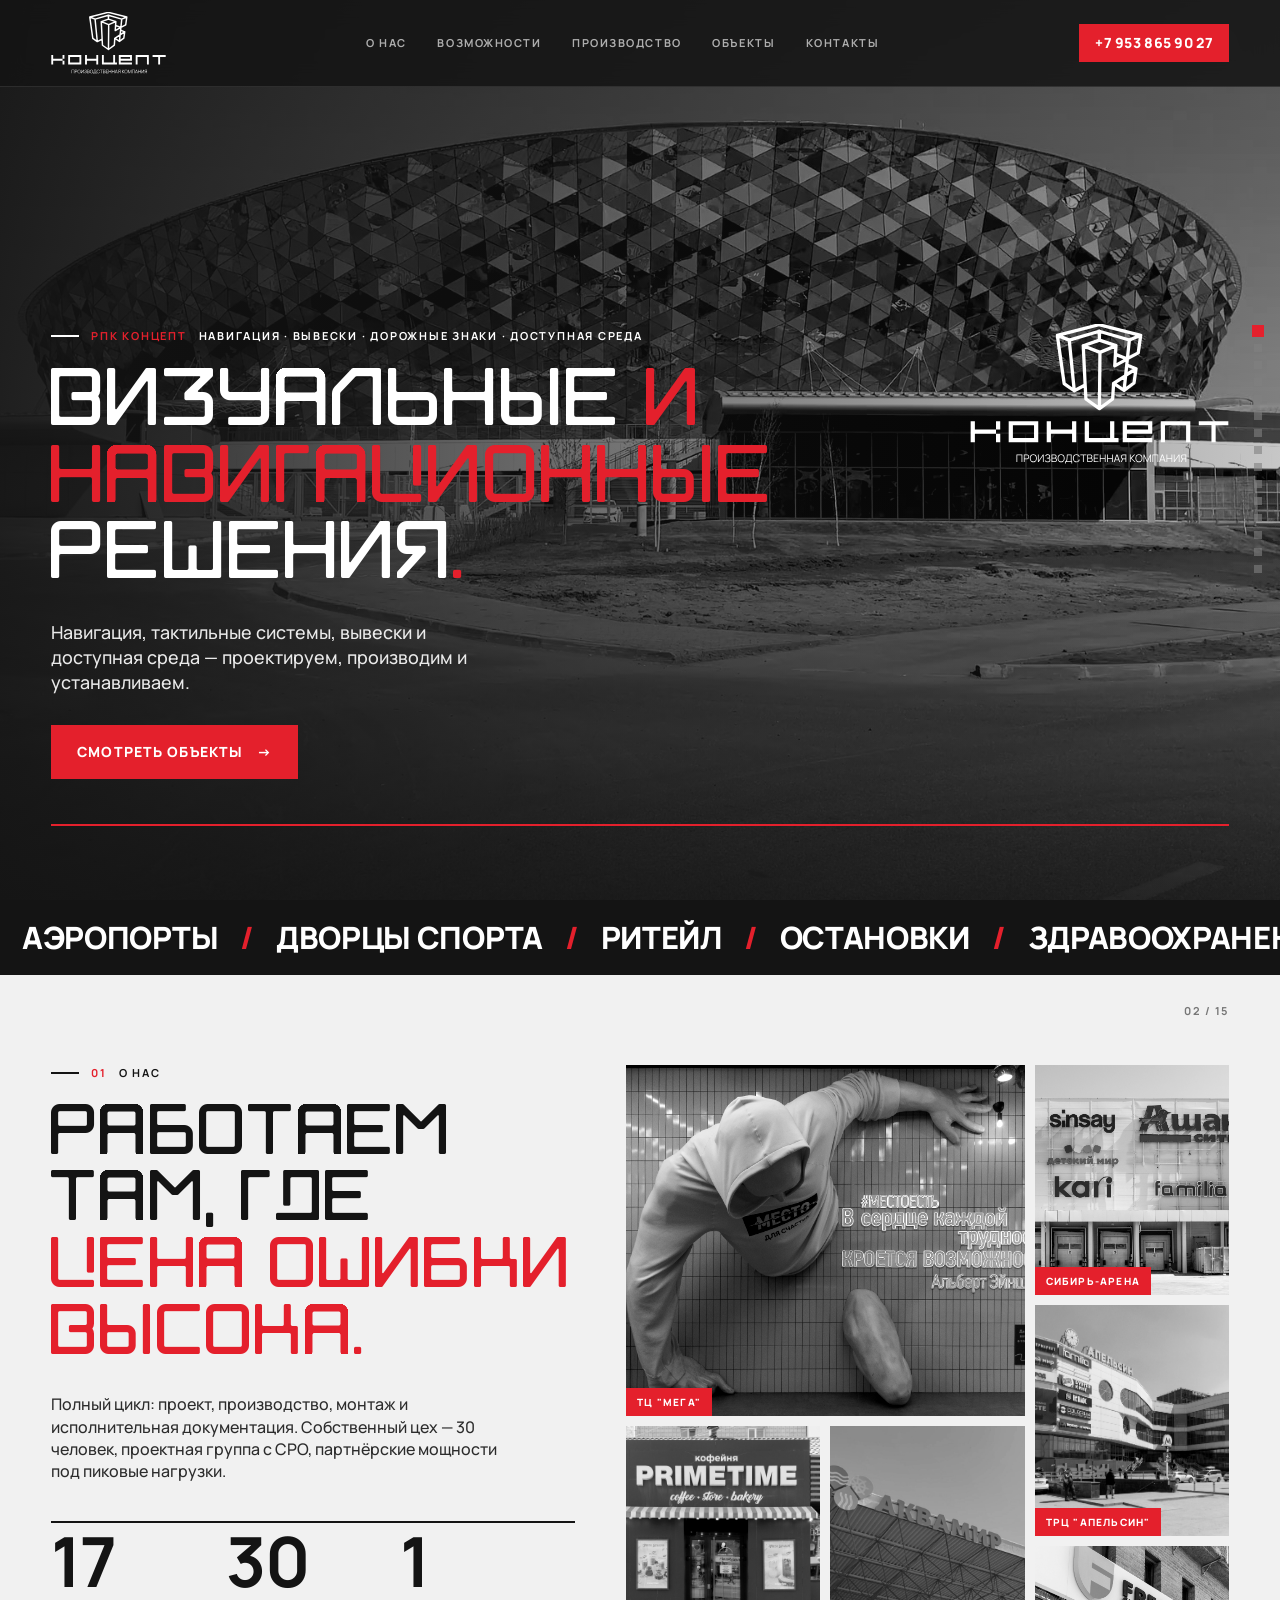
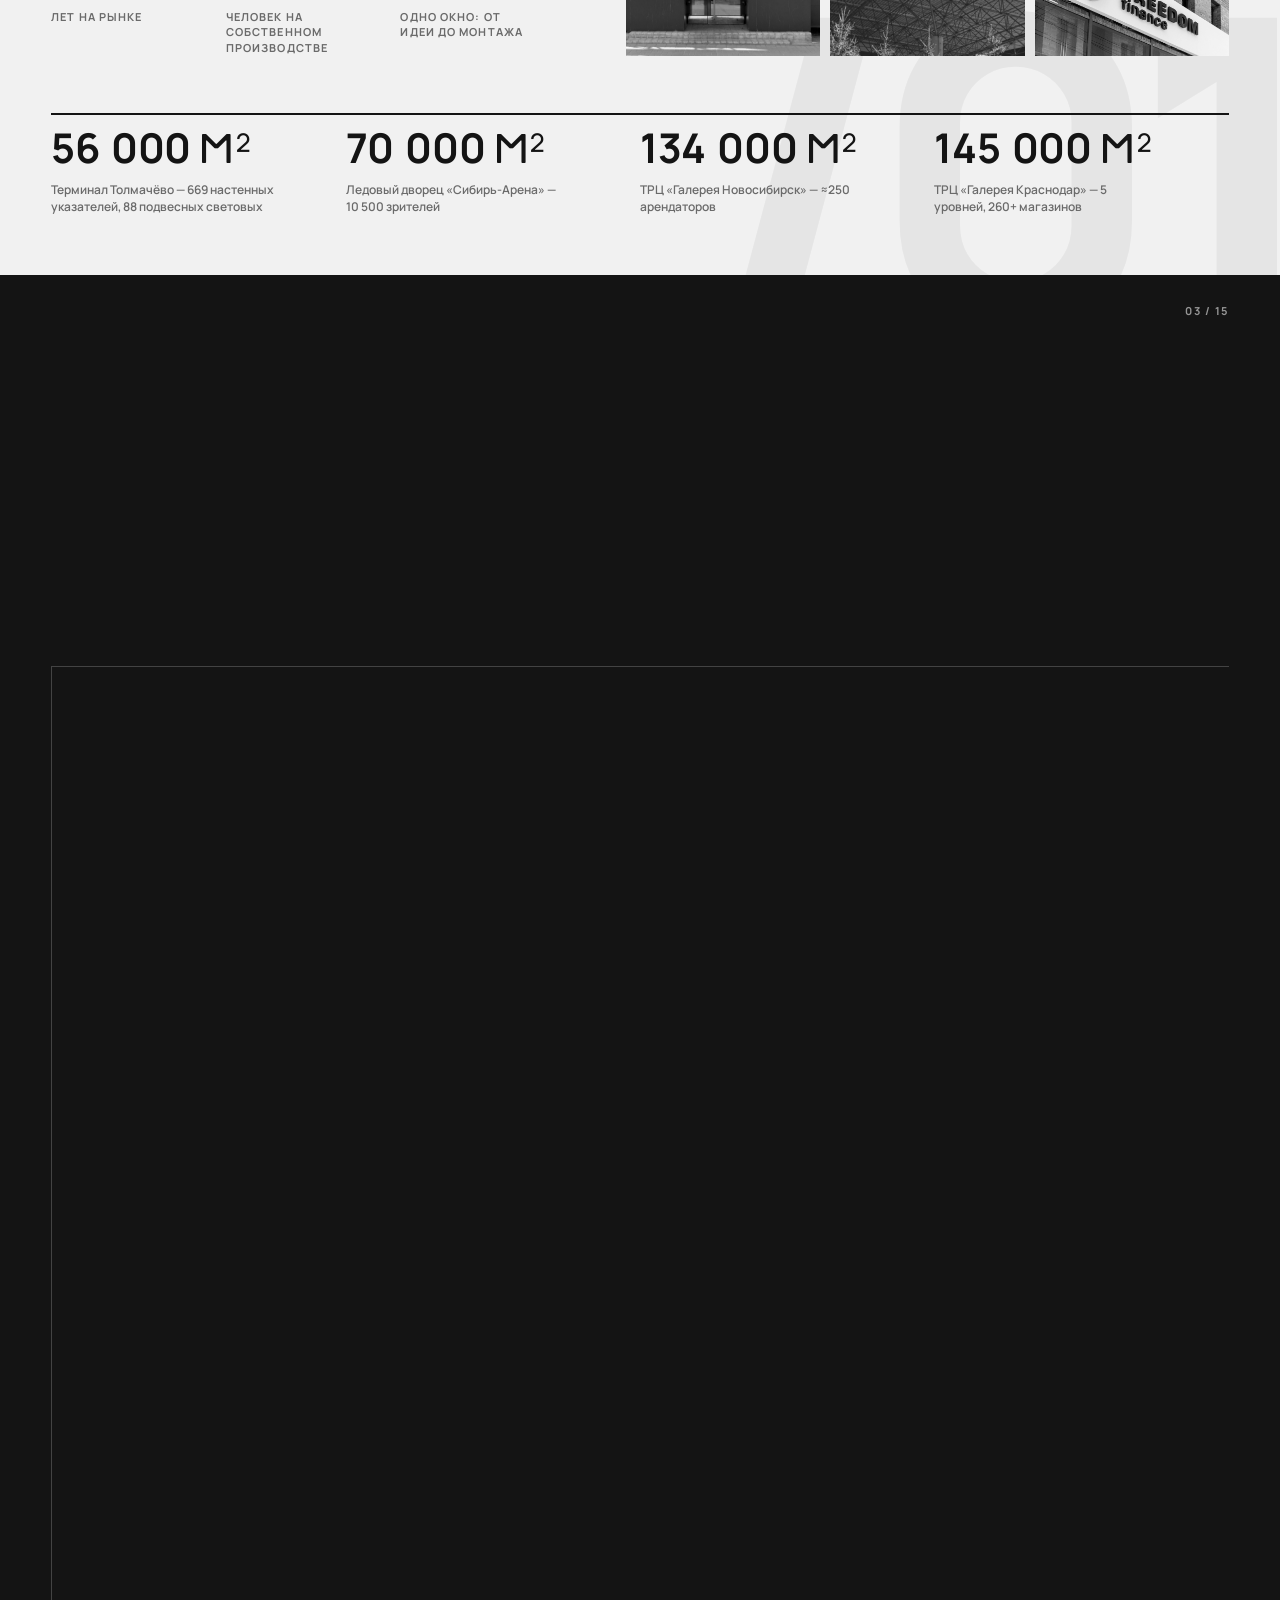
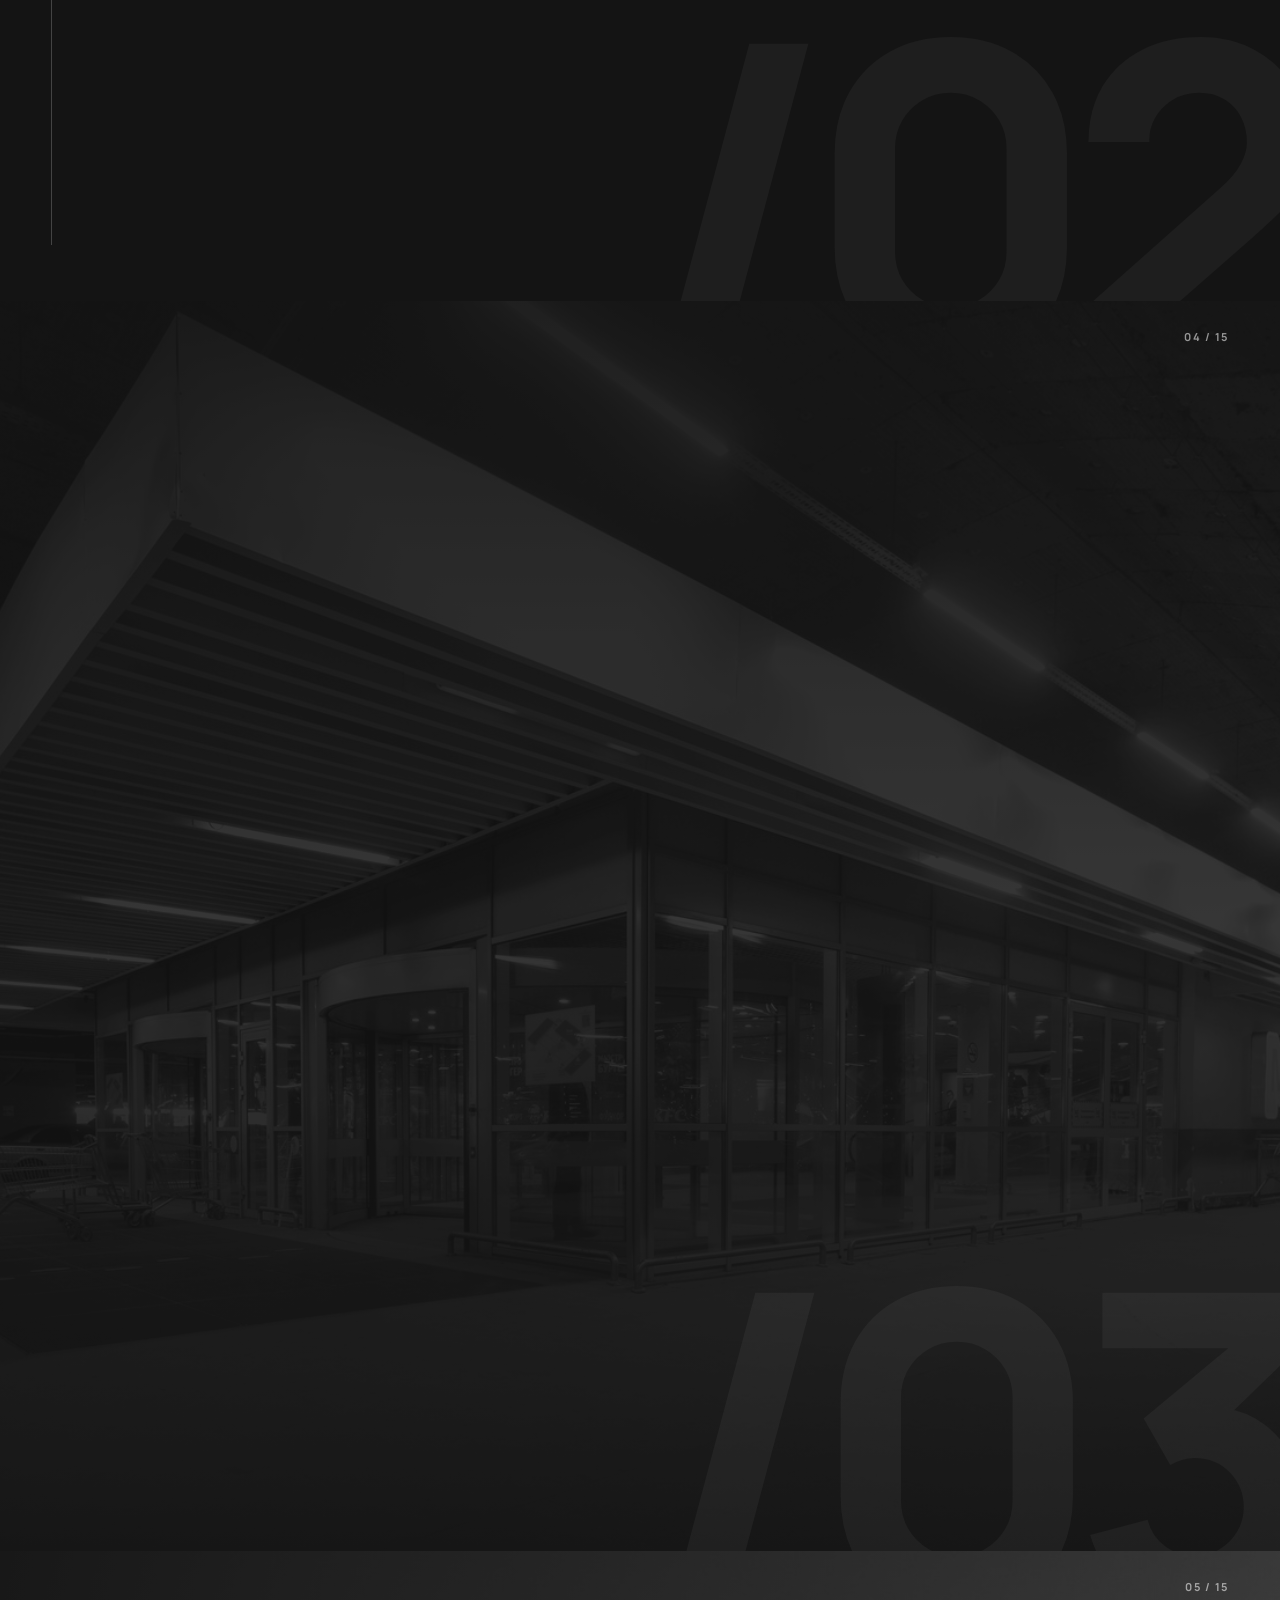
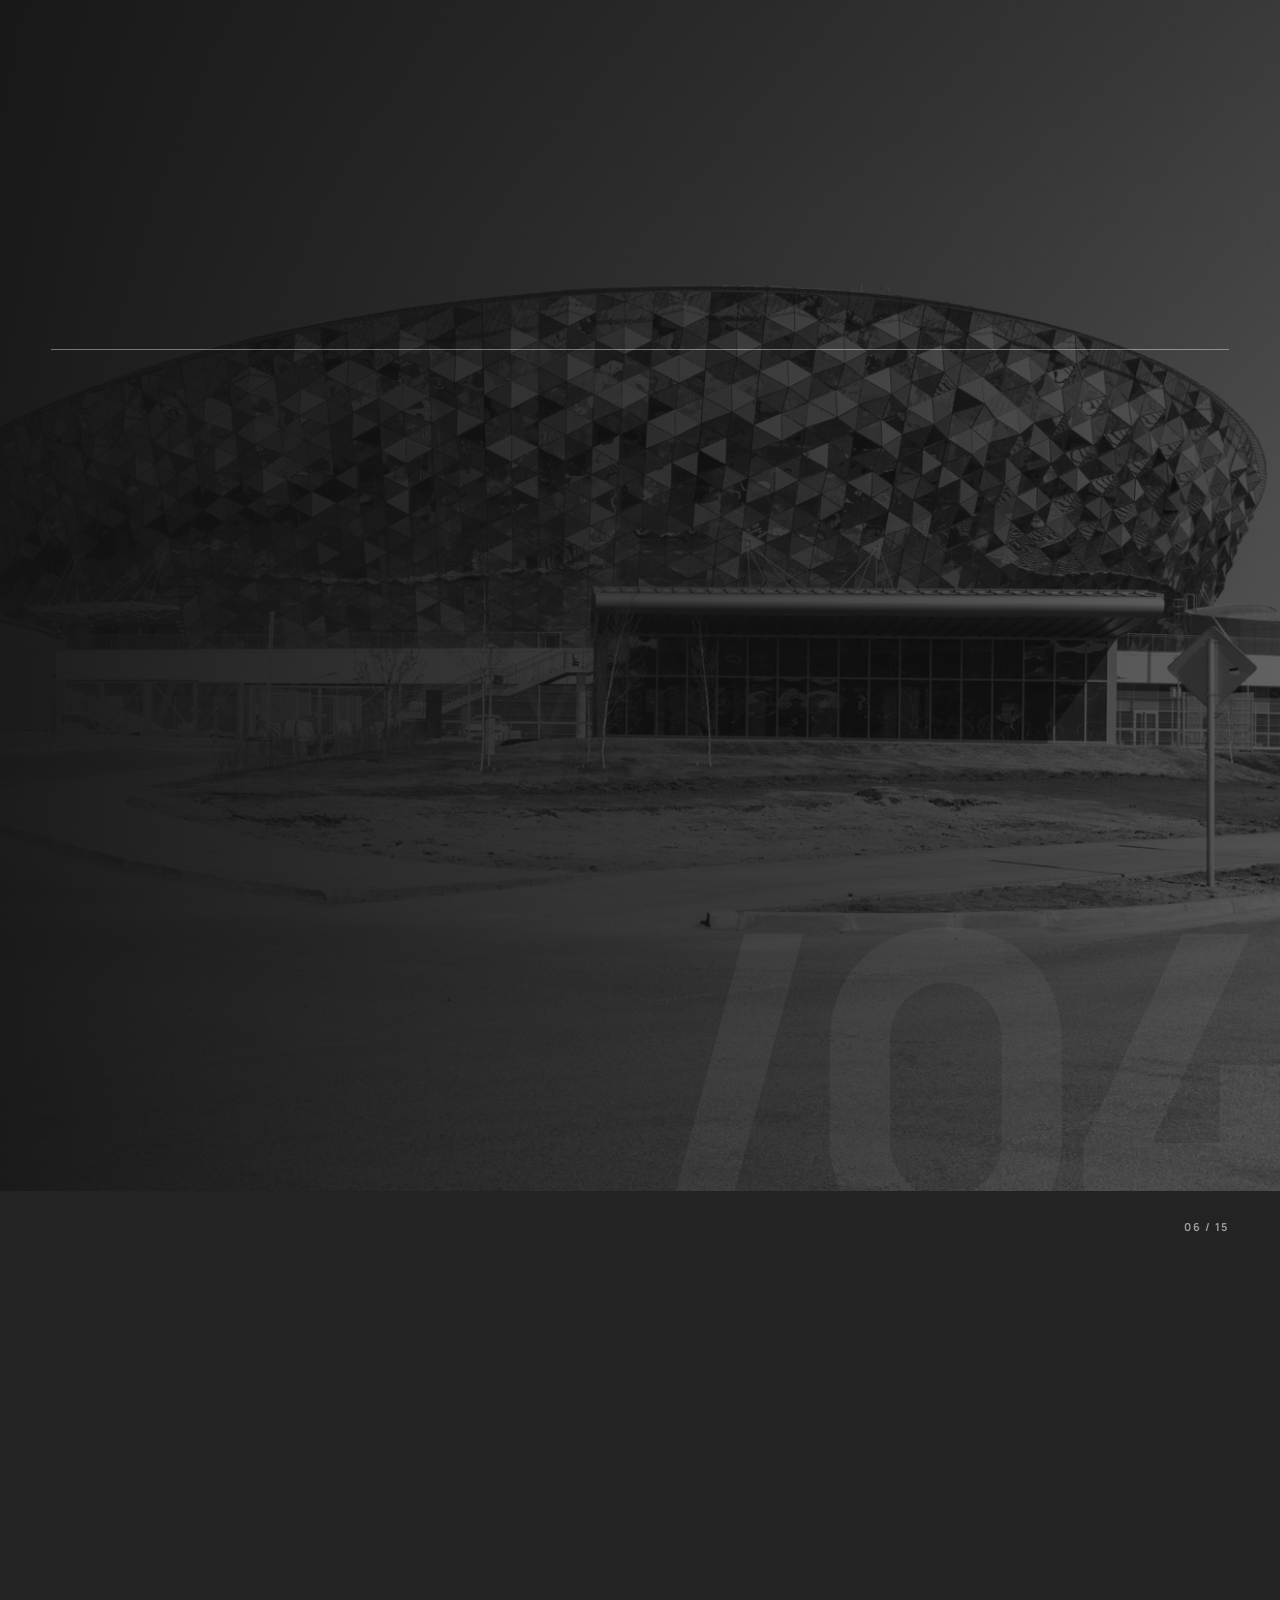
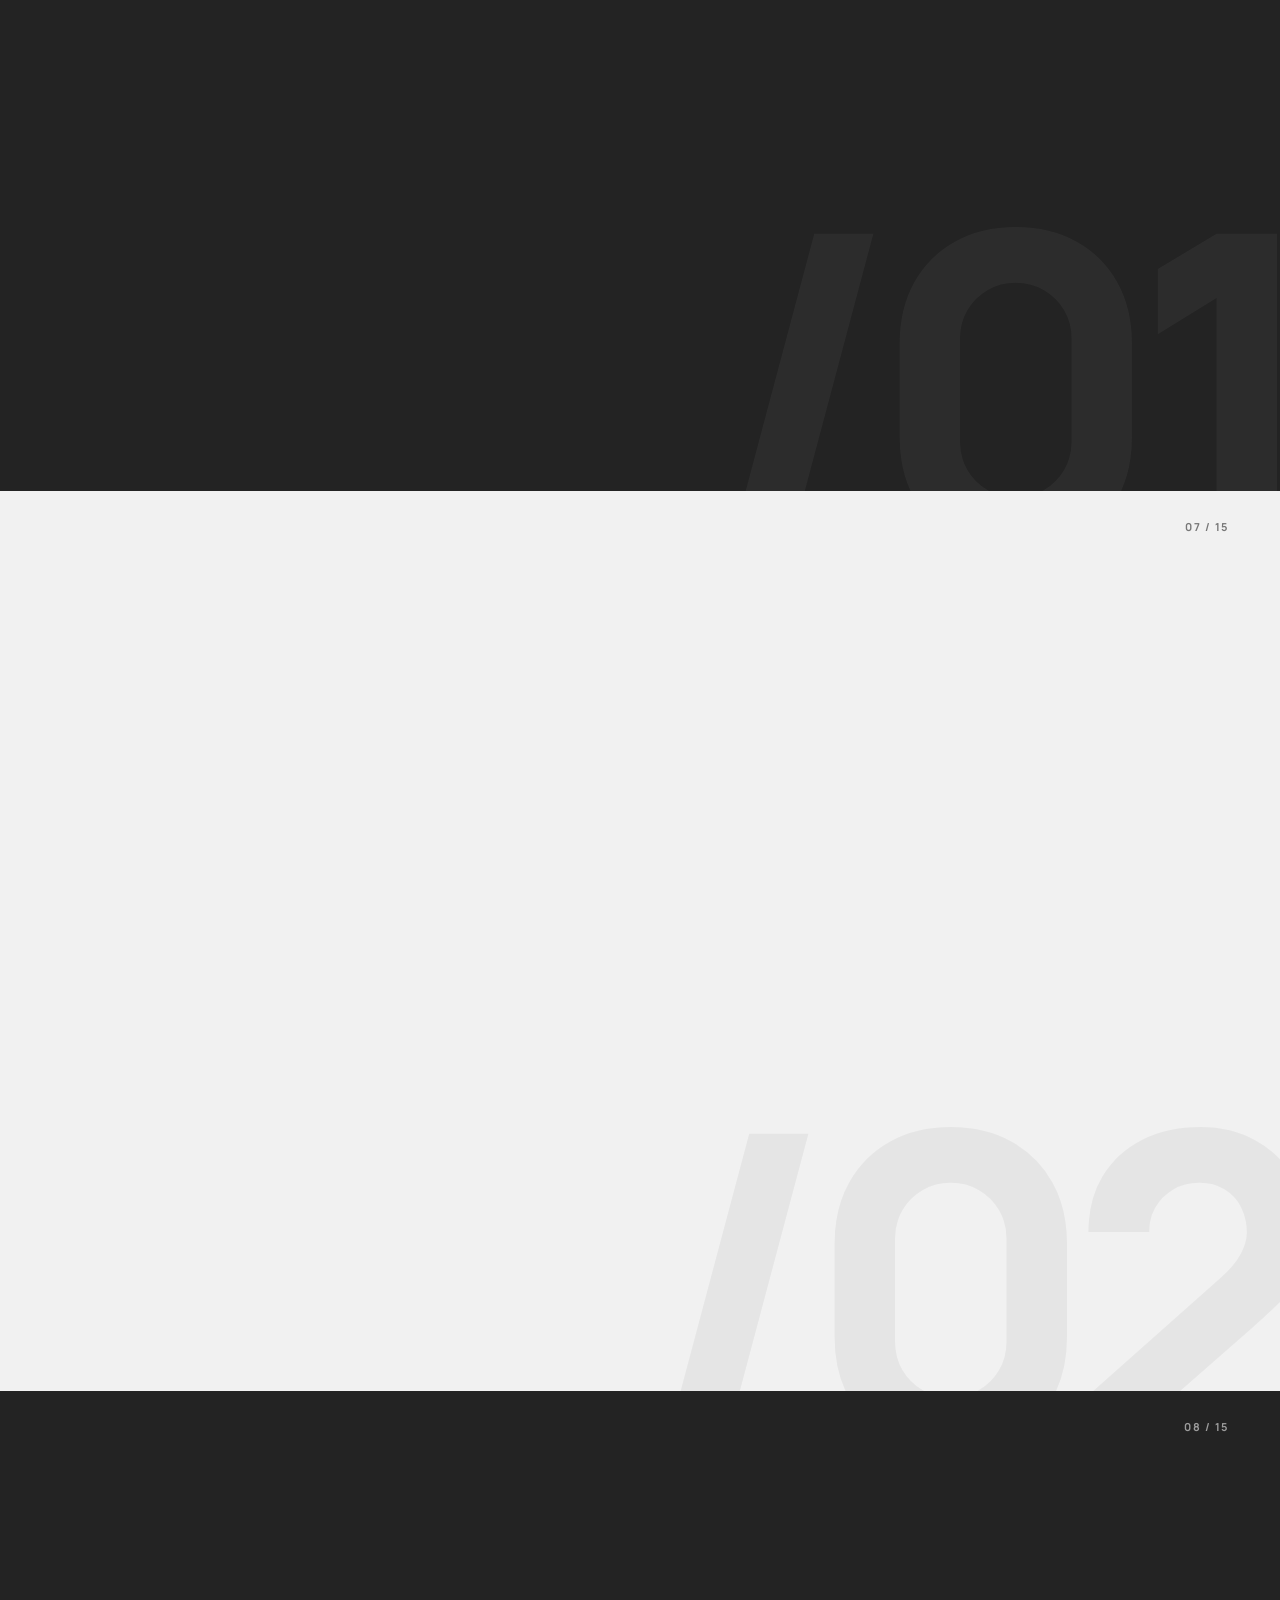
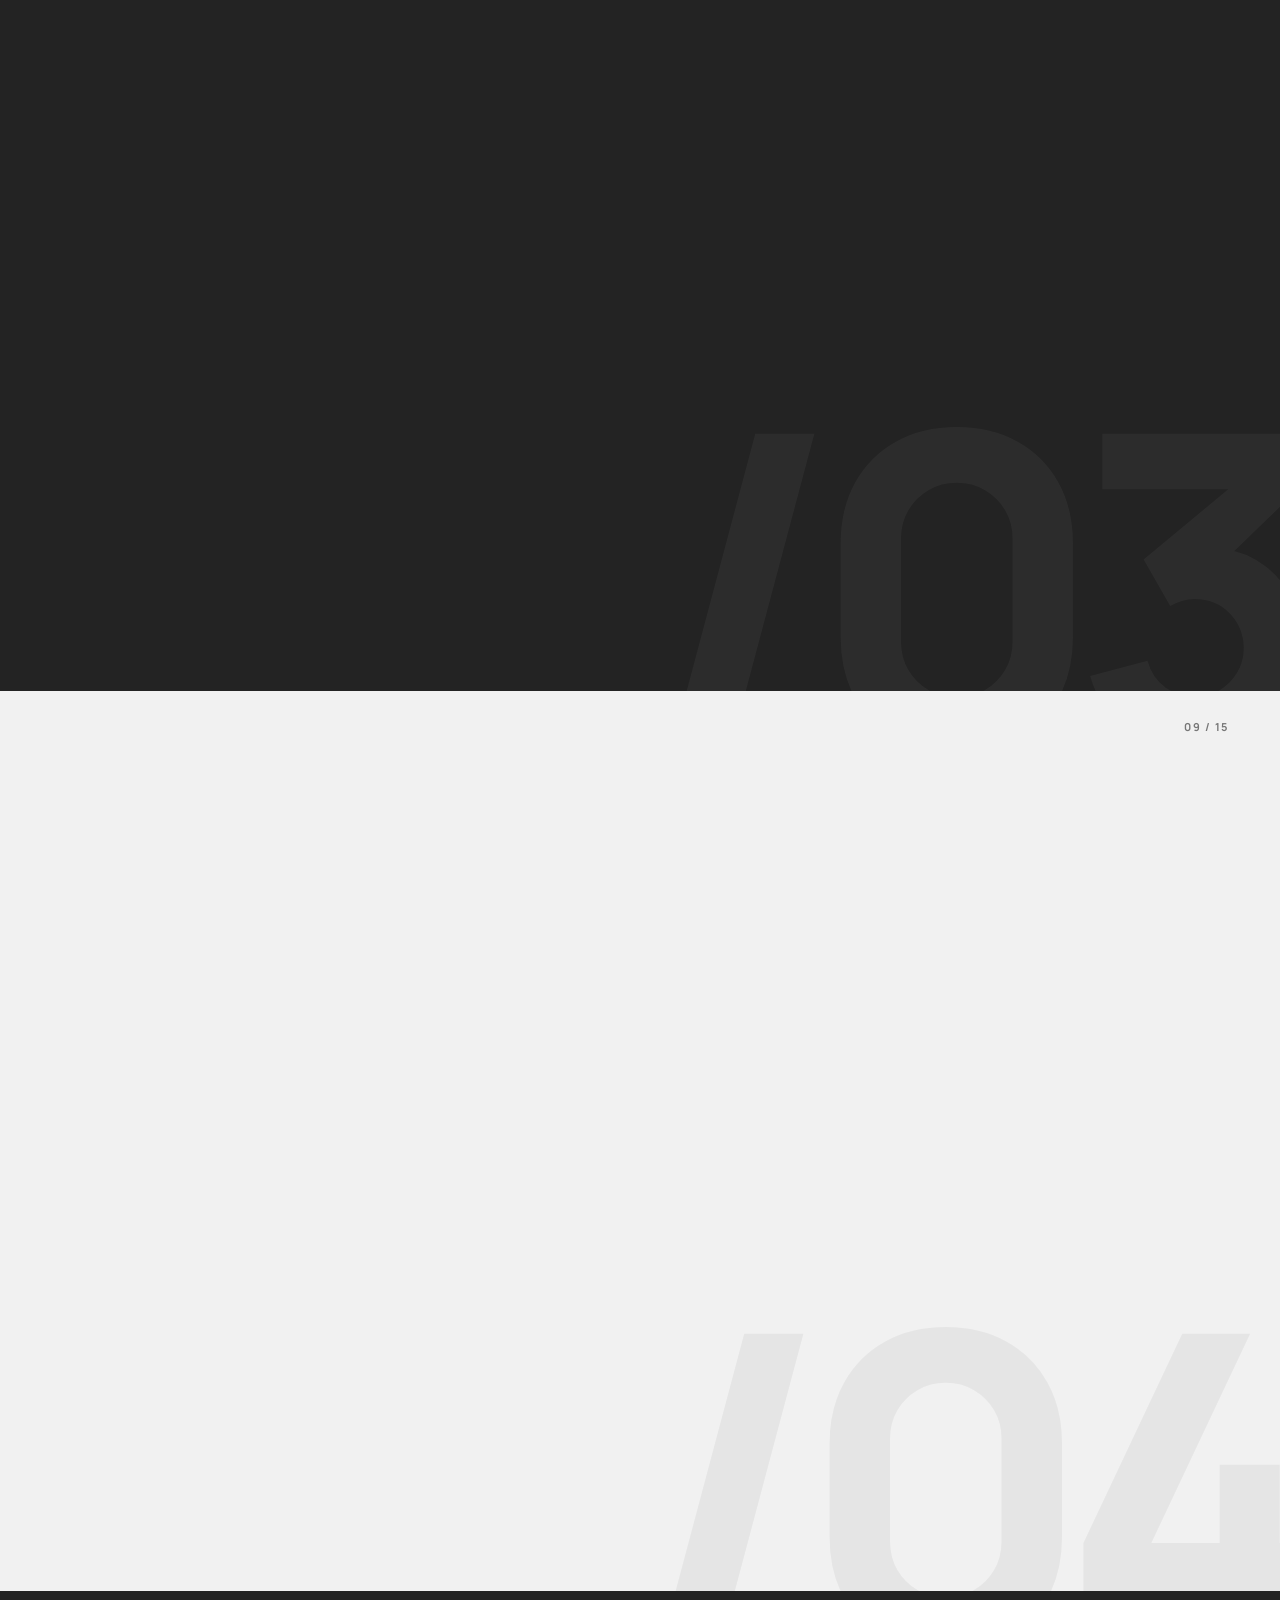
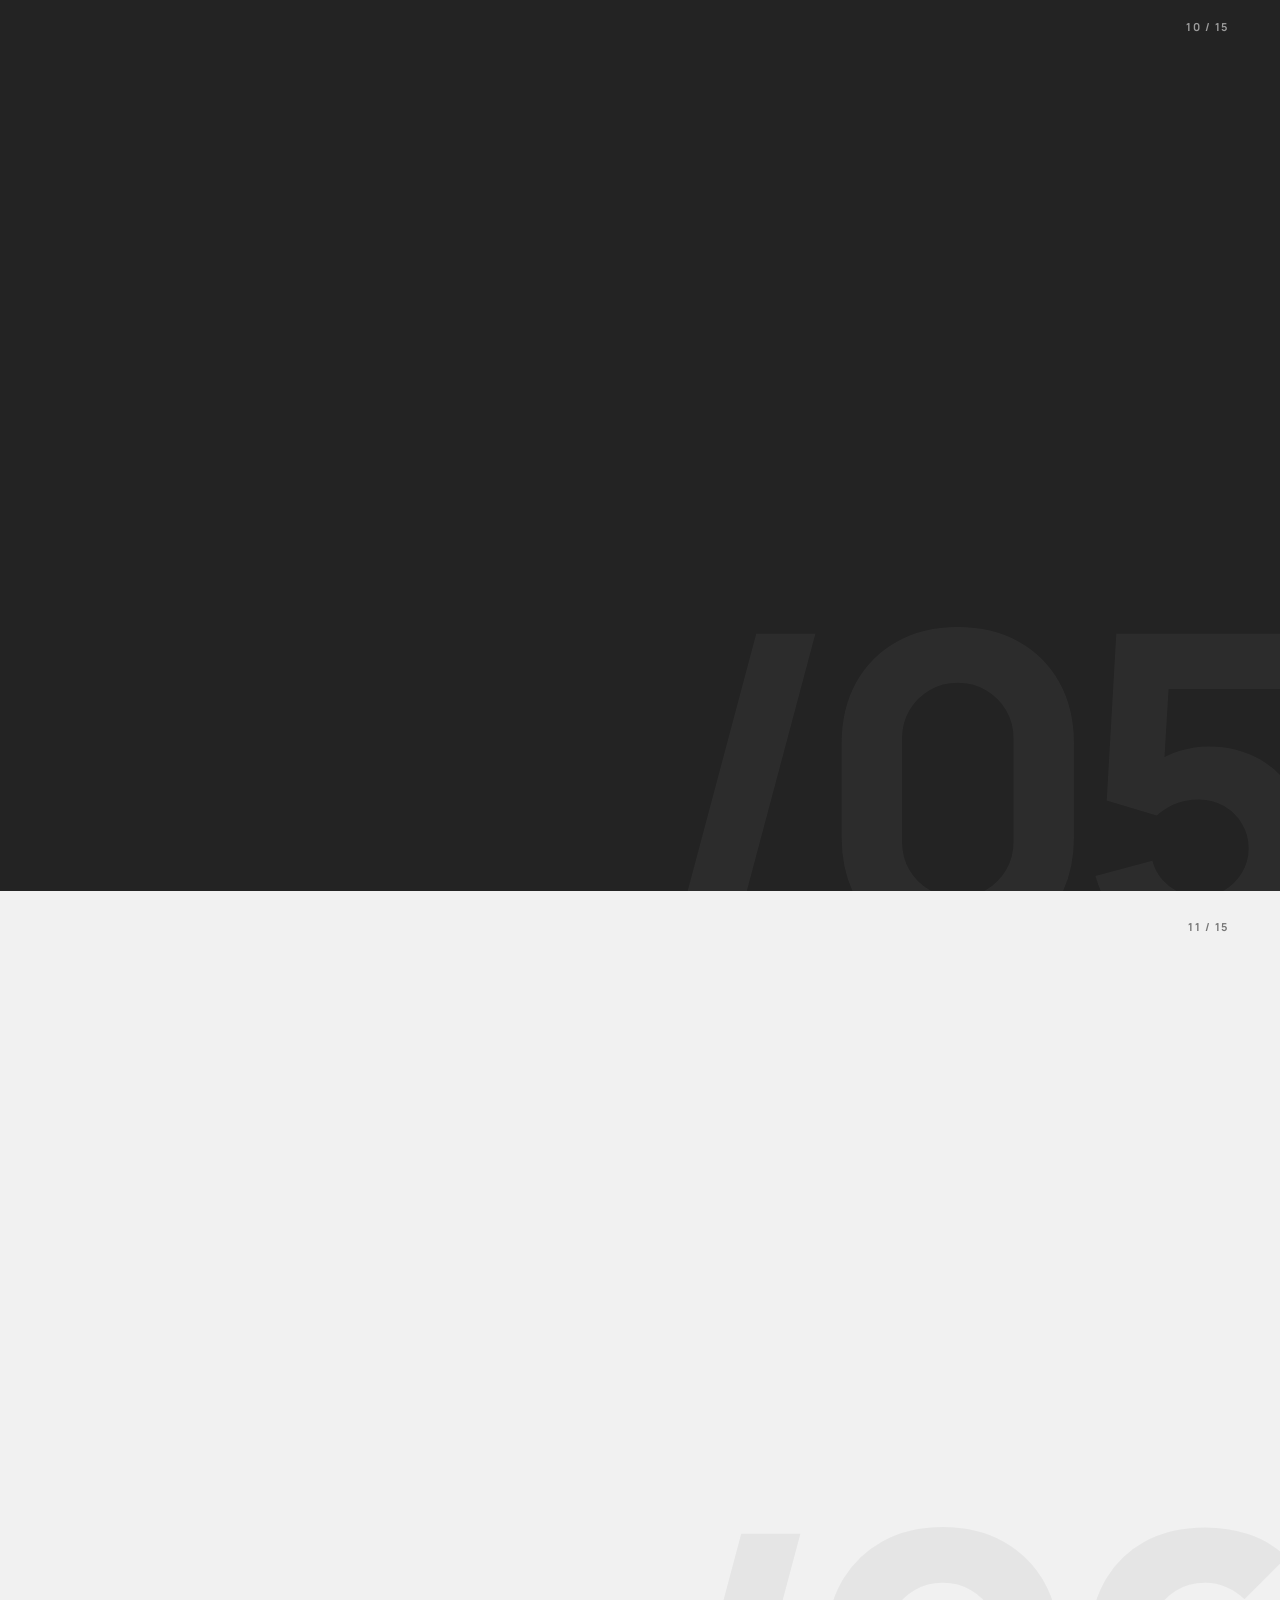
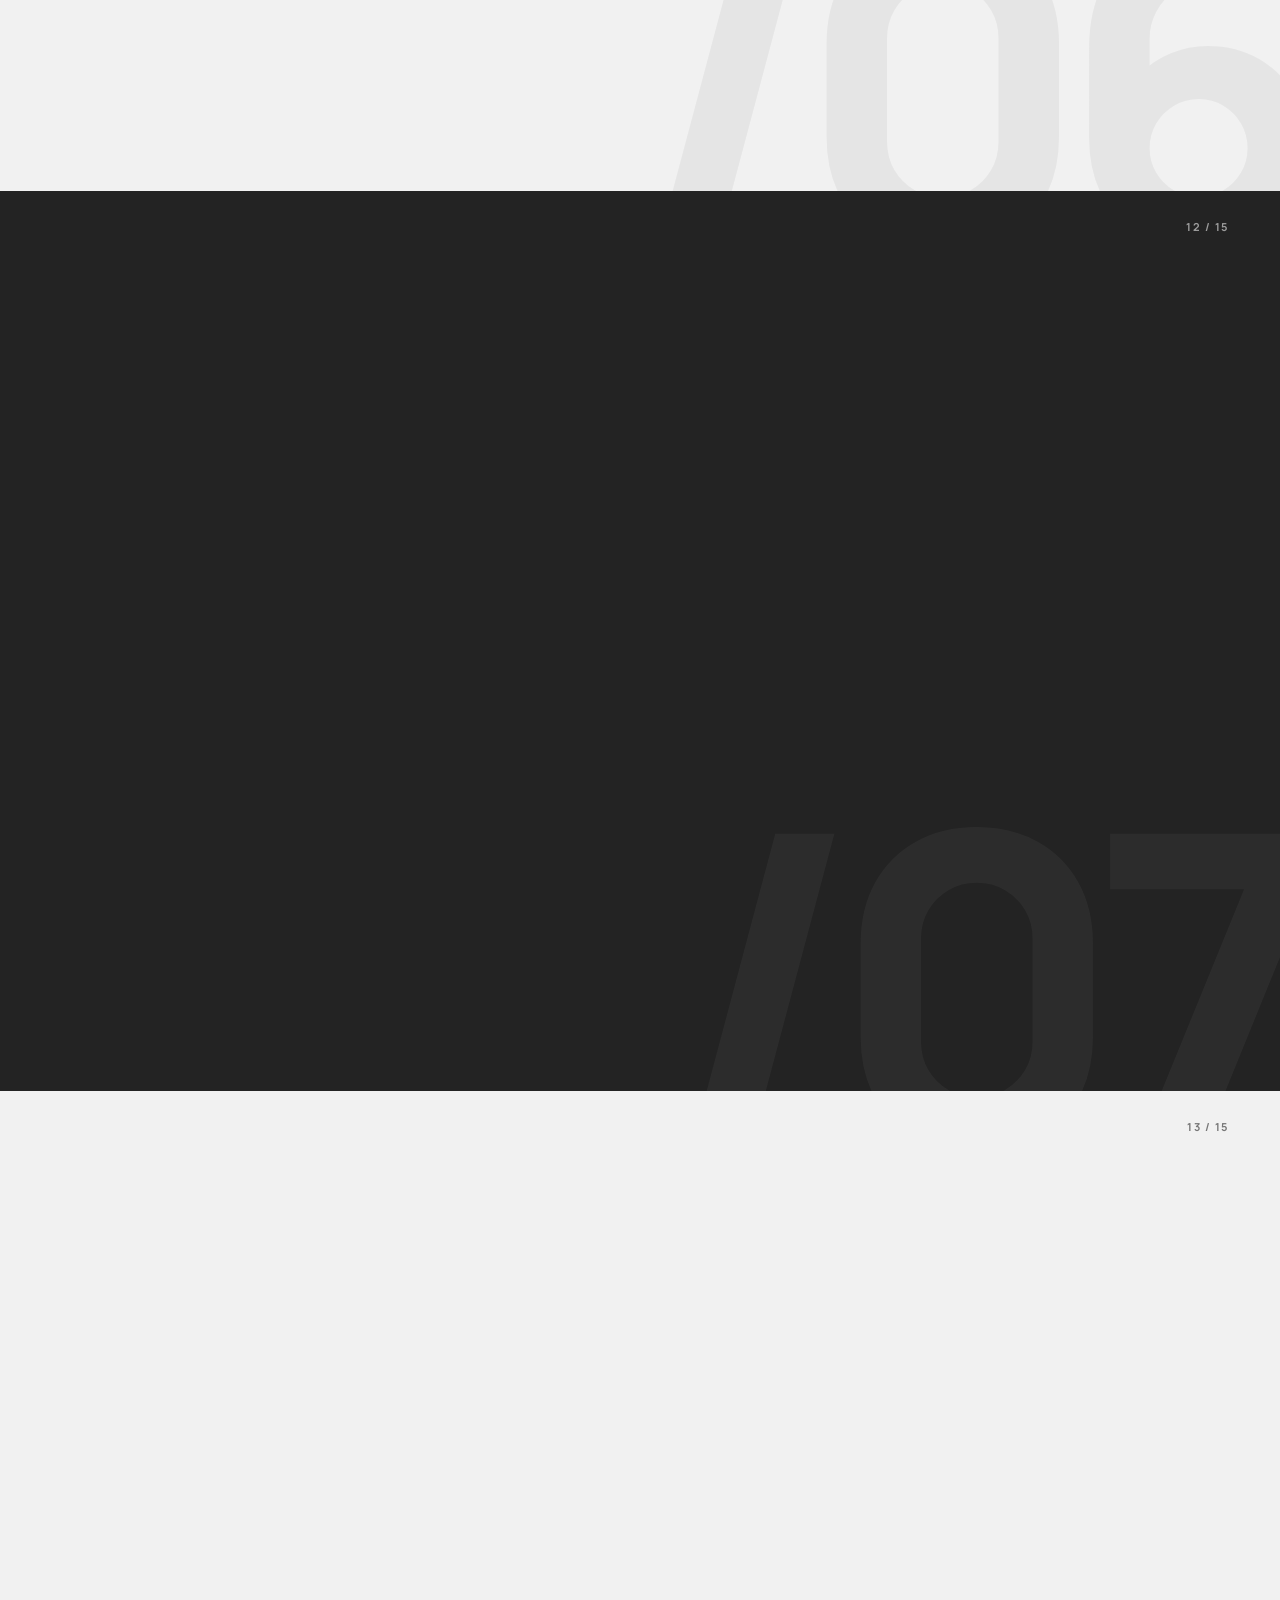
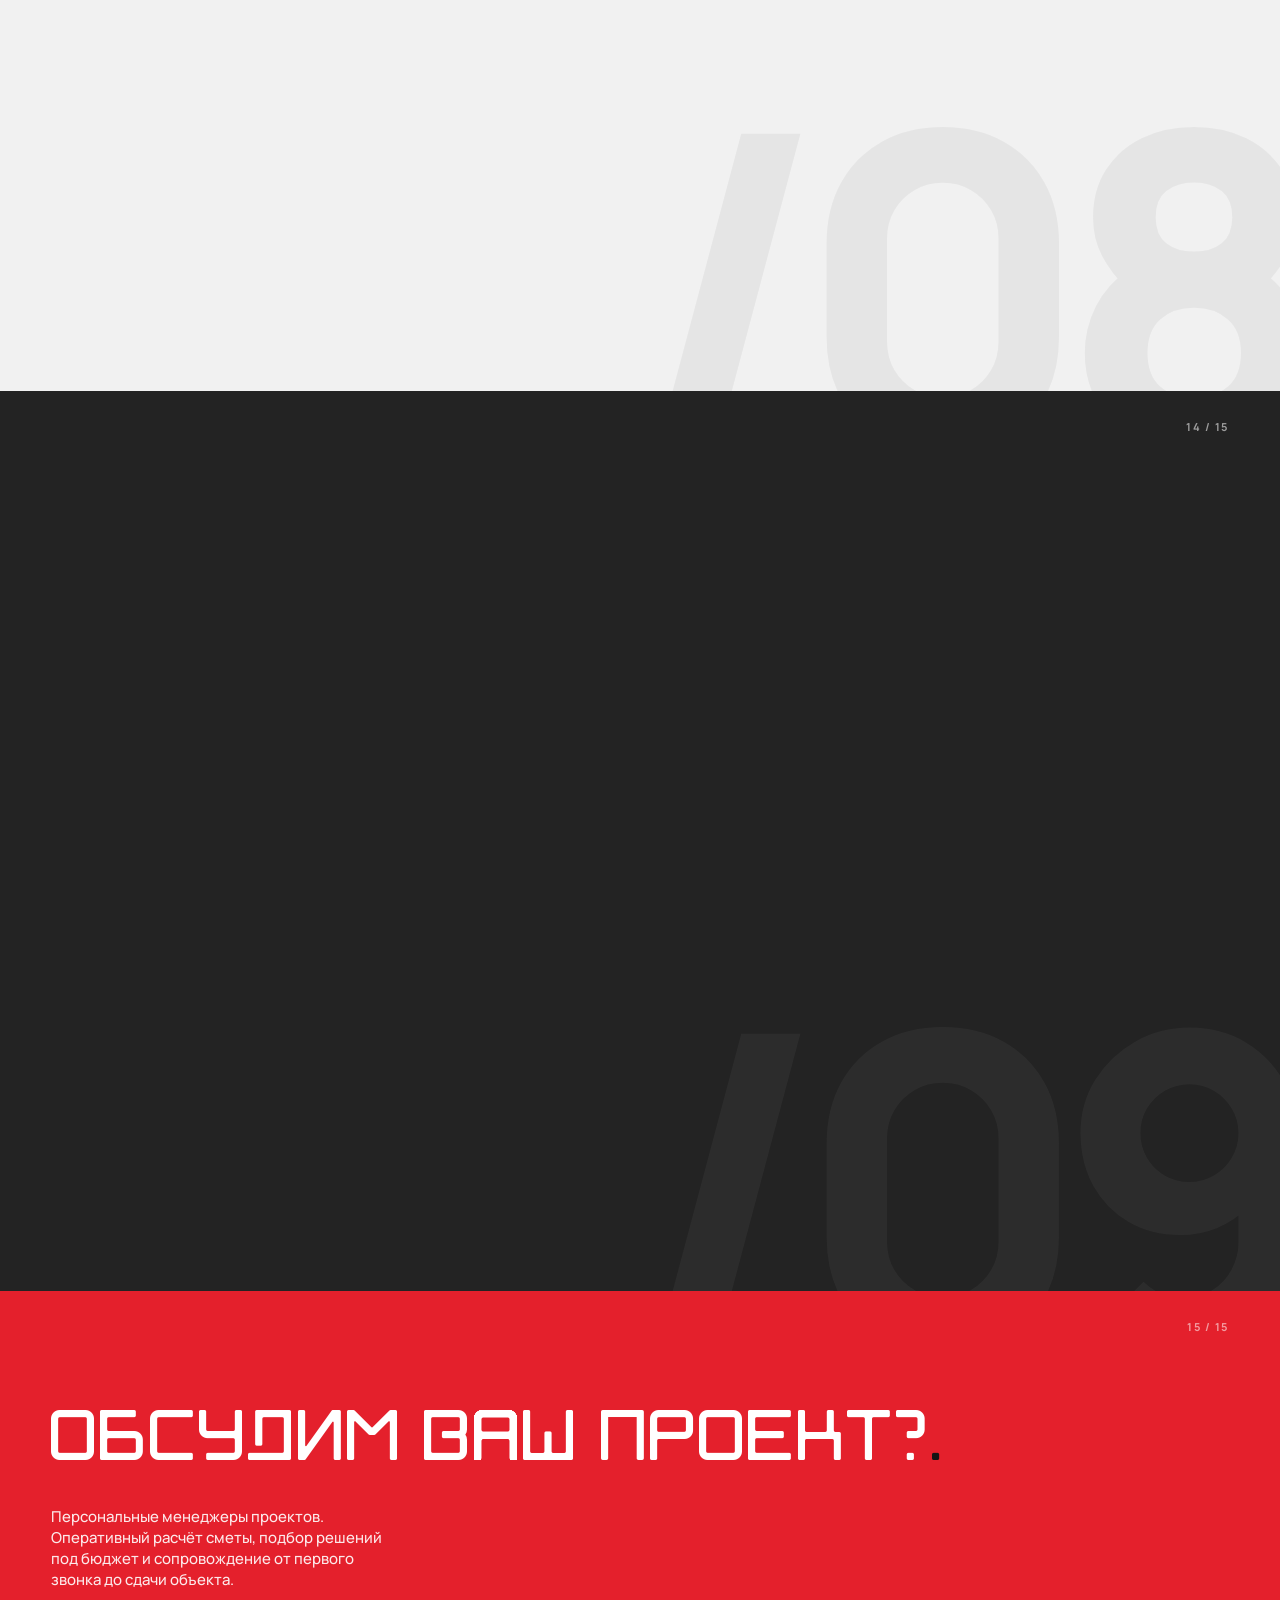
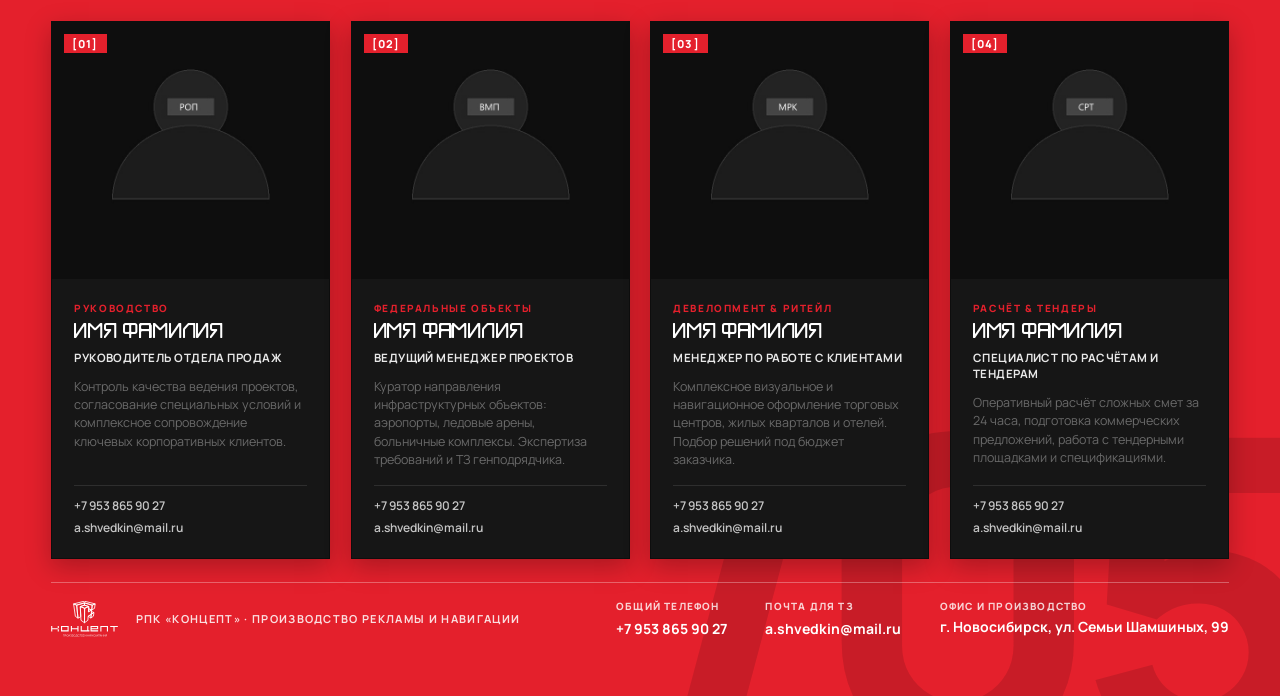
==== commit 6eadbd1b: "Set official contact email to a.shvedkin@mail.ru" ====
--- a/index.html
+++ b/index.html
@@ -747,7 +747,7 @@
         <p class="team-desc">Контроль качества ведения проектов, согласование специальных условий и комплексное сопровождение ключевых корпоративных клиентов.</p>
         <div class="team-contacts">
           <a href="tel:+79538659027">+7 953 865 90 27</a>
-          <a href="mailto:as@rpk-koncept.ru">sale1@rpk-koncept.ru</a>
+          <a href="mailto:a.shvedkin@mail.ru">a.shvedkin@mail.ru</a>
         </div>
       </div>
     </div>
@@ -764,7 +764,7 @@
         <p class="team-desc">Куратор направления инфраструктурных объектов: аэропорты, ледовые арены, больничные комплексы. Экспертиза требований и ТЗ генподрядчика.</p>
         <div class="team-contacts">
           <a href="tel:+79538659027">+7 953 865 90 27</a>
-          <a href="mailto:as@rpk-koncept.ru">sale2@rpk-koncept.ru</a>
+          <a href="mailto:a.shvedkin@mail.ru">a.shvedkin@mail.ru</a>
         </div>
       </div>
     </div>
@@ -781,7 +781,7 @@
         <p class="team-desc">Комплексное визуальное и навигационное оформление торговых центров, жилых кварталов и отелей. Подбор решений под бюджет заказчика.</p>
         <div class="team-contacts">
           <a href="tel:+79538659027">+7 953 865 90 27</a>
-          <a href="mailto:as@rpk-koncept.ru">sale3@rpk-koncept.ru</a>
+          <a href="mailto:a.shvedkin@mail.ru">a.shvedkin@mail.ru</a>
         </div>
       </div>
     </div>
@@ -798,7 +798,7 @@
         <p class="team-desc">Оперативный расчёт сложных смет за 24 часа, подготовка коммерческих предложений, работа с тендерными площадками и спецификациями.</p>
         <div class="team-contacts">
           <a href="tel:+79538659027">+7 953 865 90 27</a>
-          <a href="mailto:as@rpk-koncept.ru">sale4@rpk-koncept.ru</a>
+          <a href="mailto:a.shvedkin@mail.ru">a.shvedkin@mail.ru</a>
         </div>
       </div>
     </div>
@@ -816,7 +816,7 @@
       </div>
       <div>
         <small>Почта для ТЗ</small>
-        <a href="mailto:as@rpk-koncept.ru">as@rpk-koncept.ru</a>
+        <a href="mailto:a.shvedkin@mail.ru">a.shvedkin@mail.ru</a>
       </div>
       <div>
         <small>Офис и производство</small>
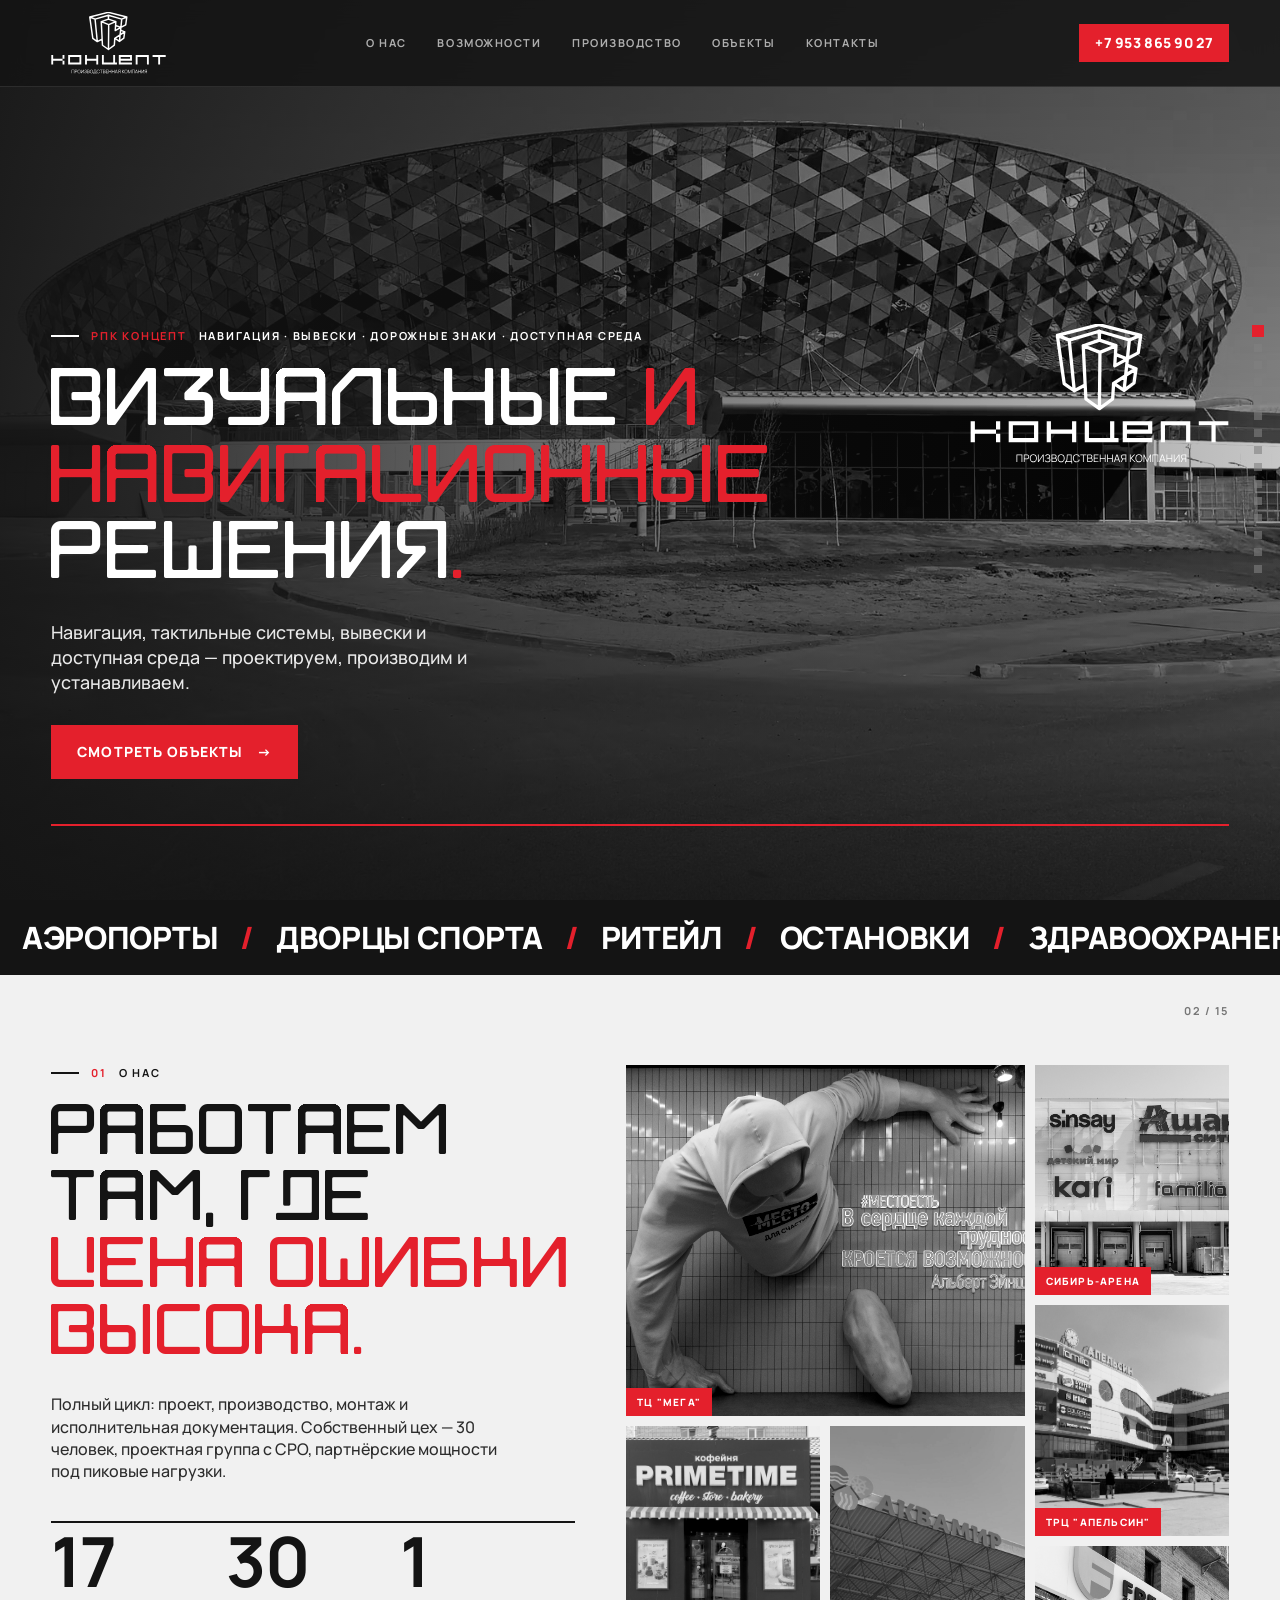
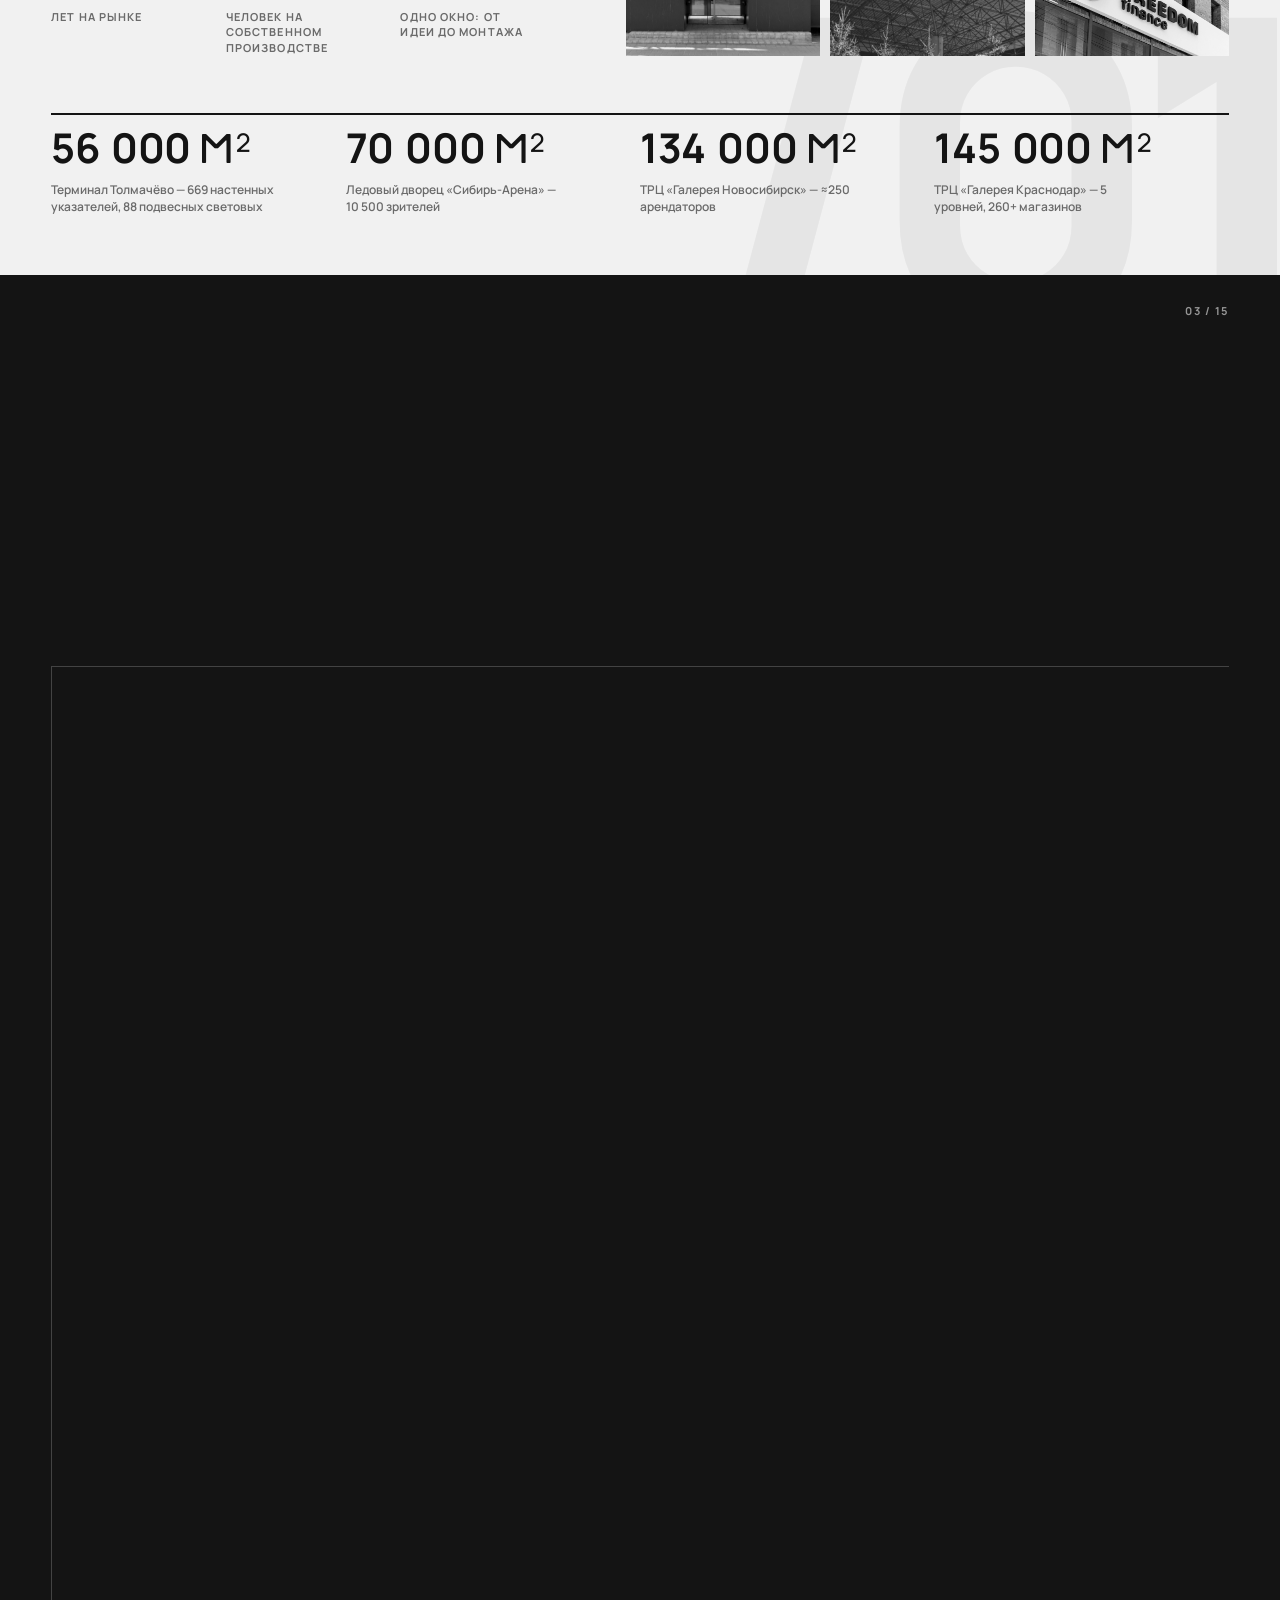
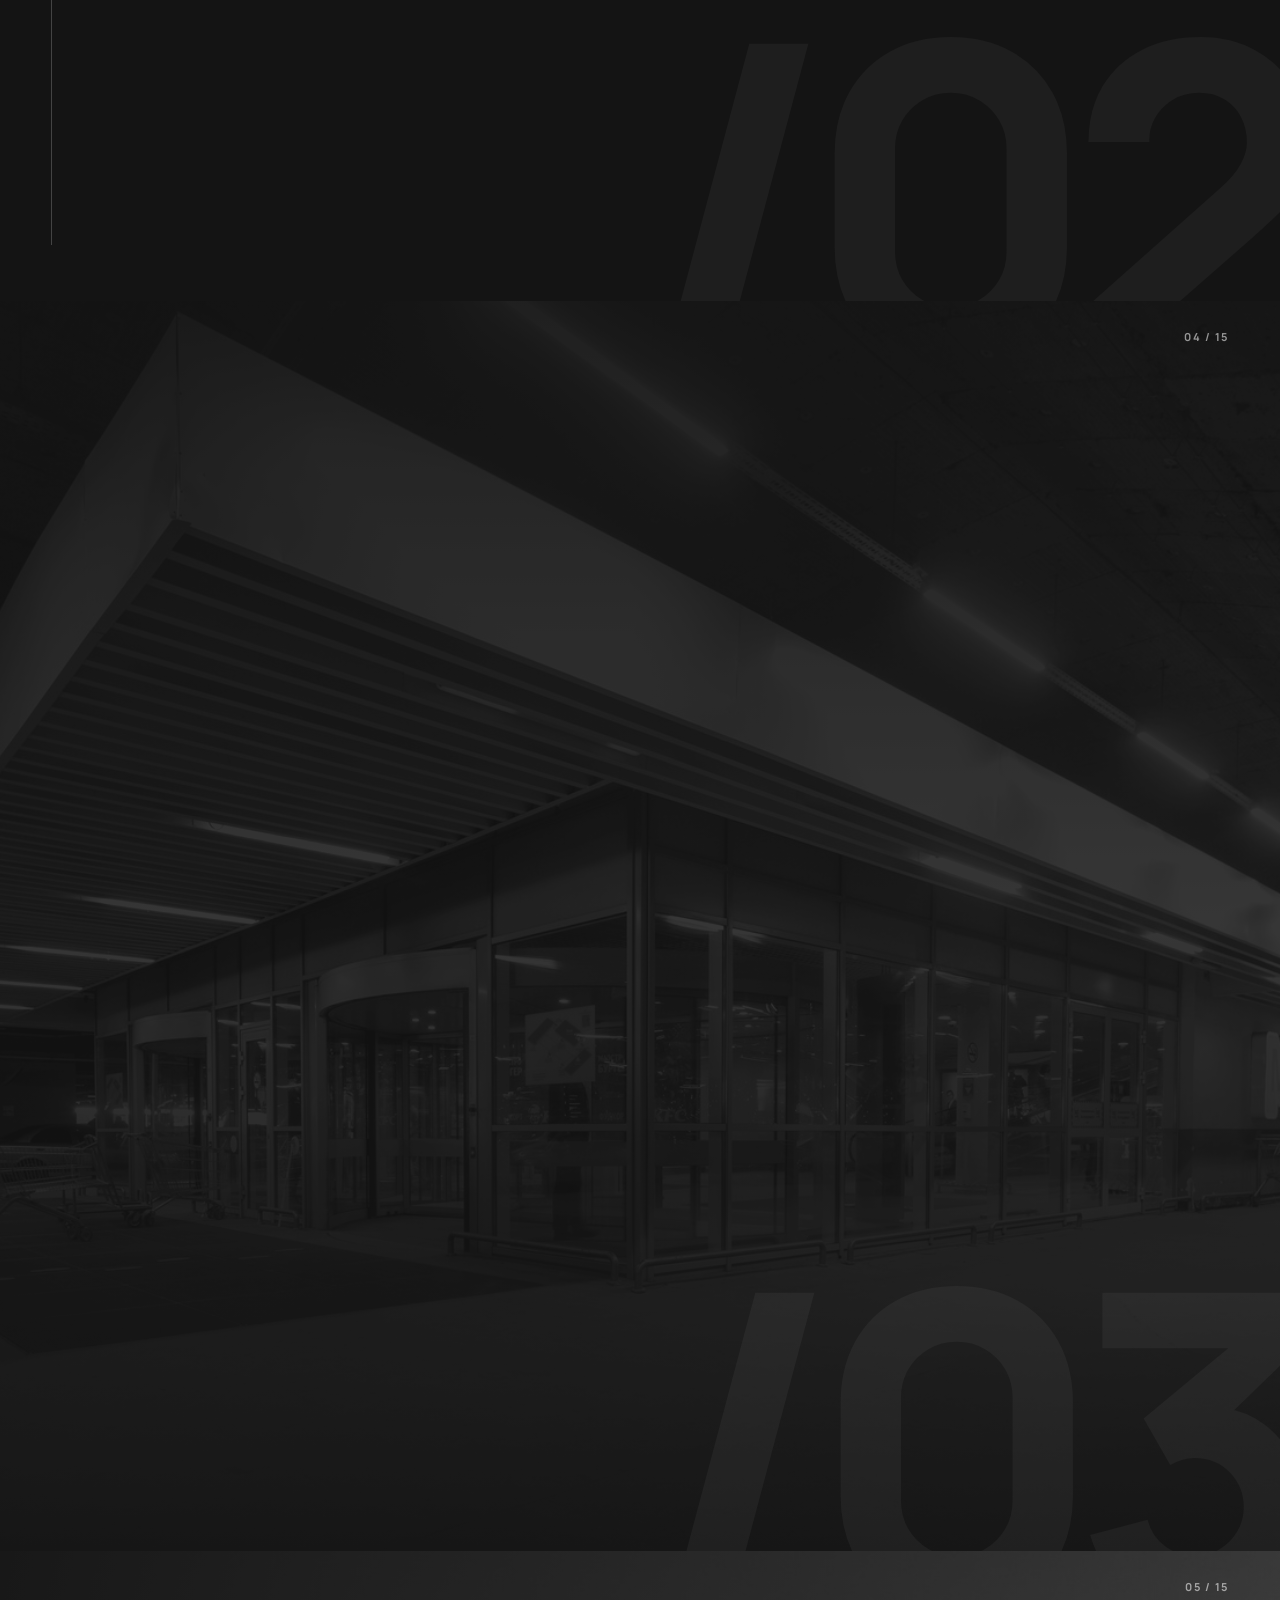
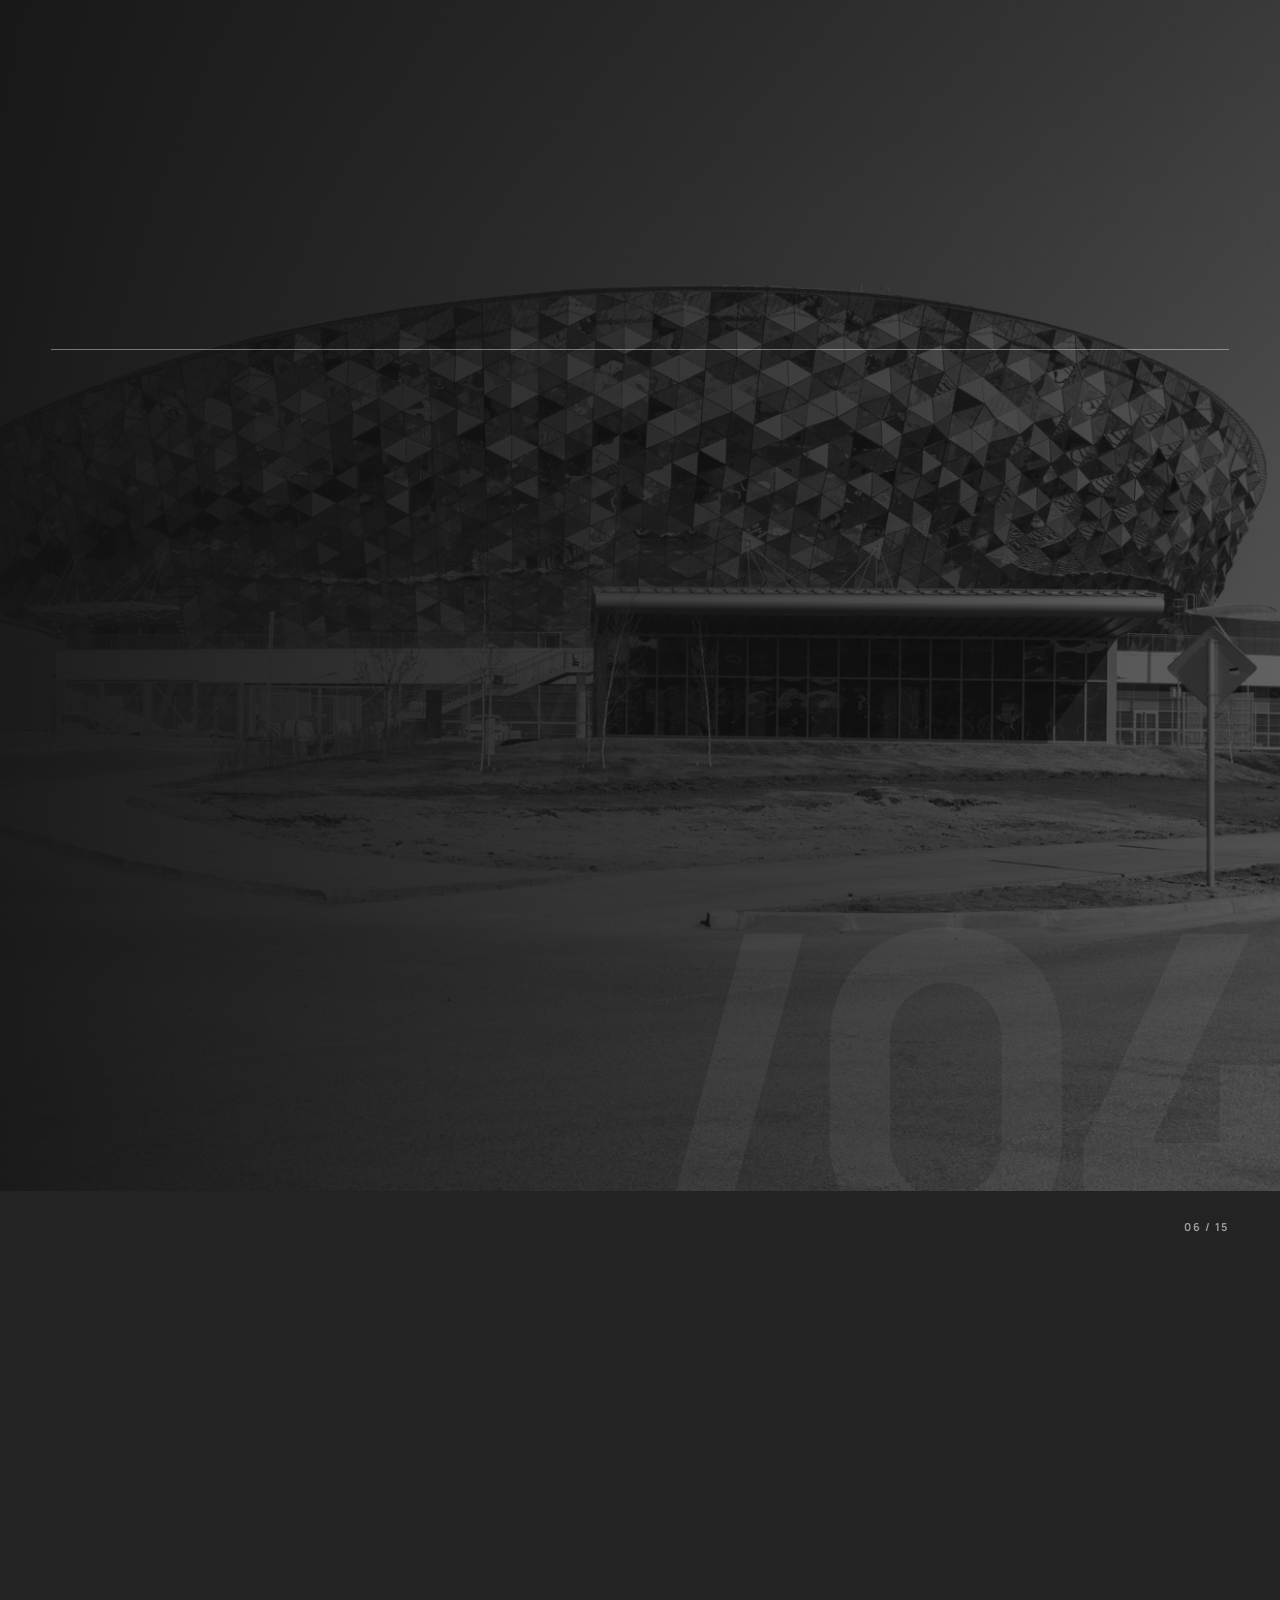
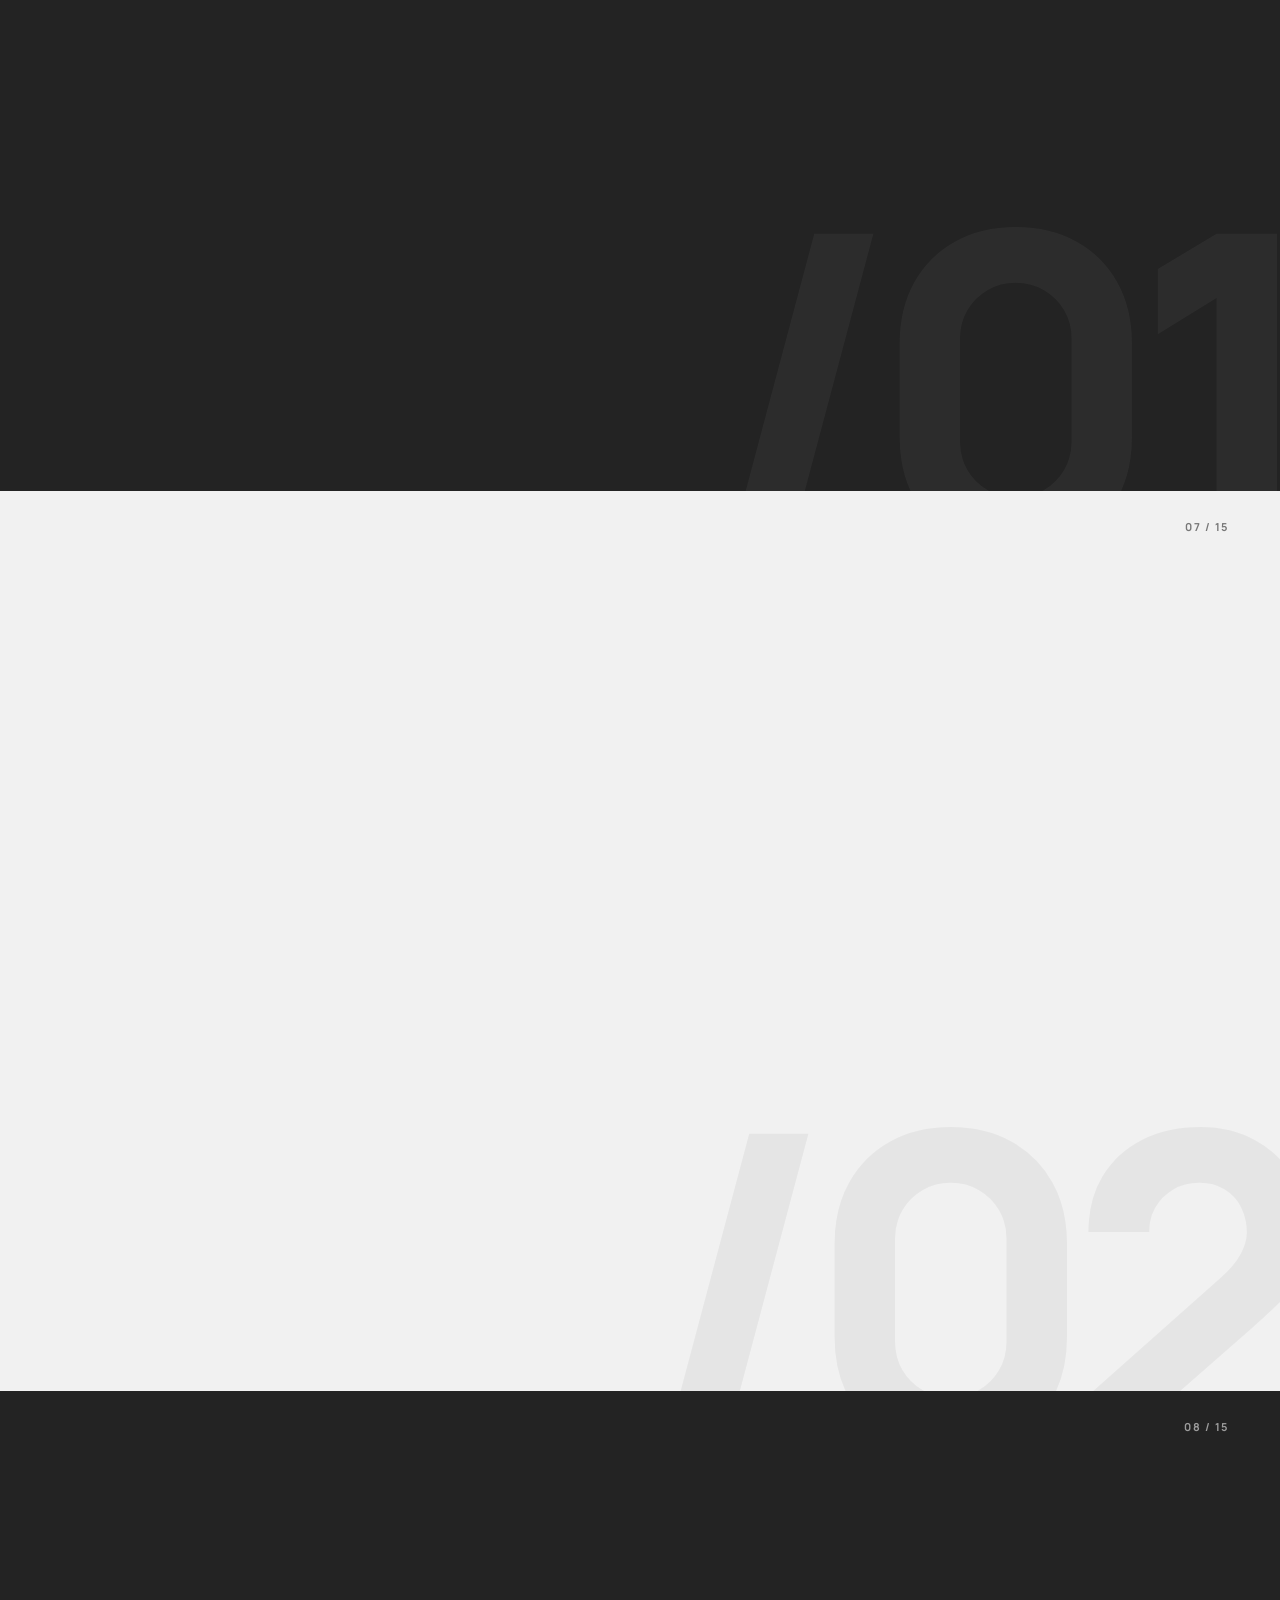
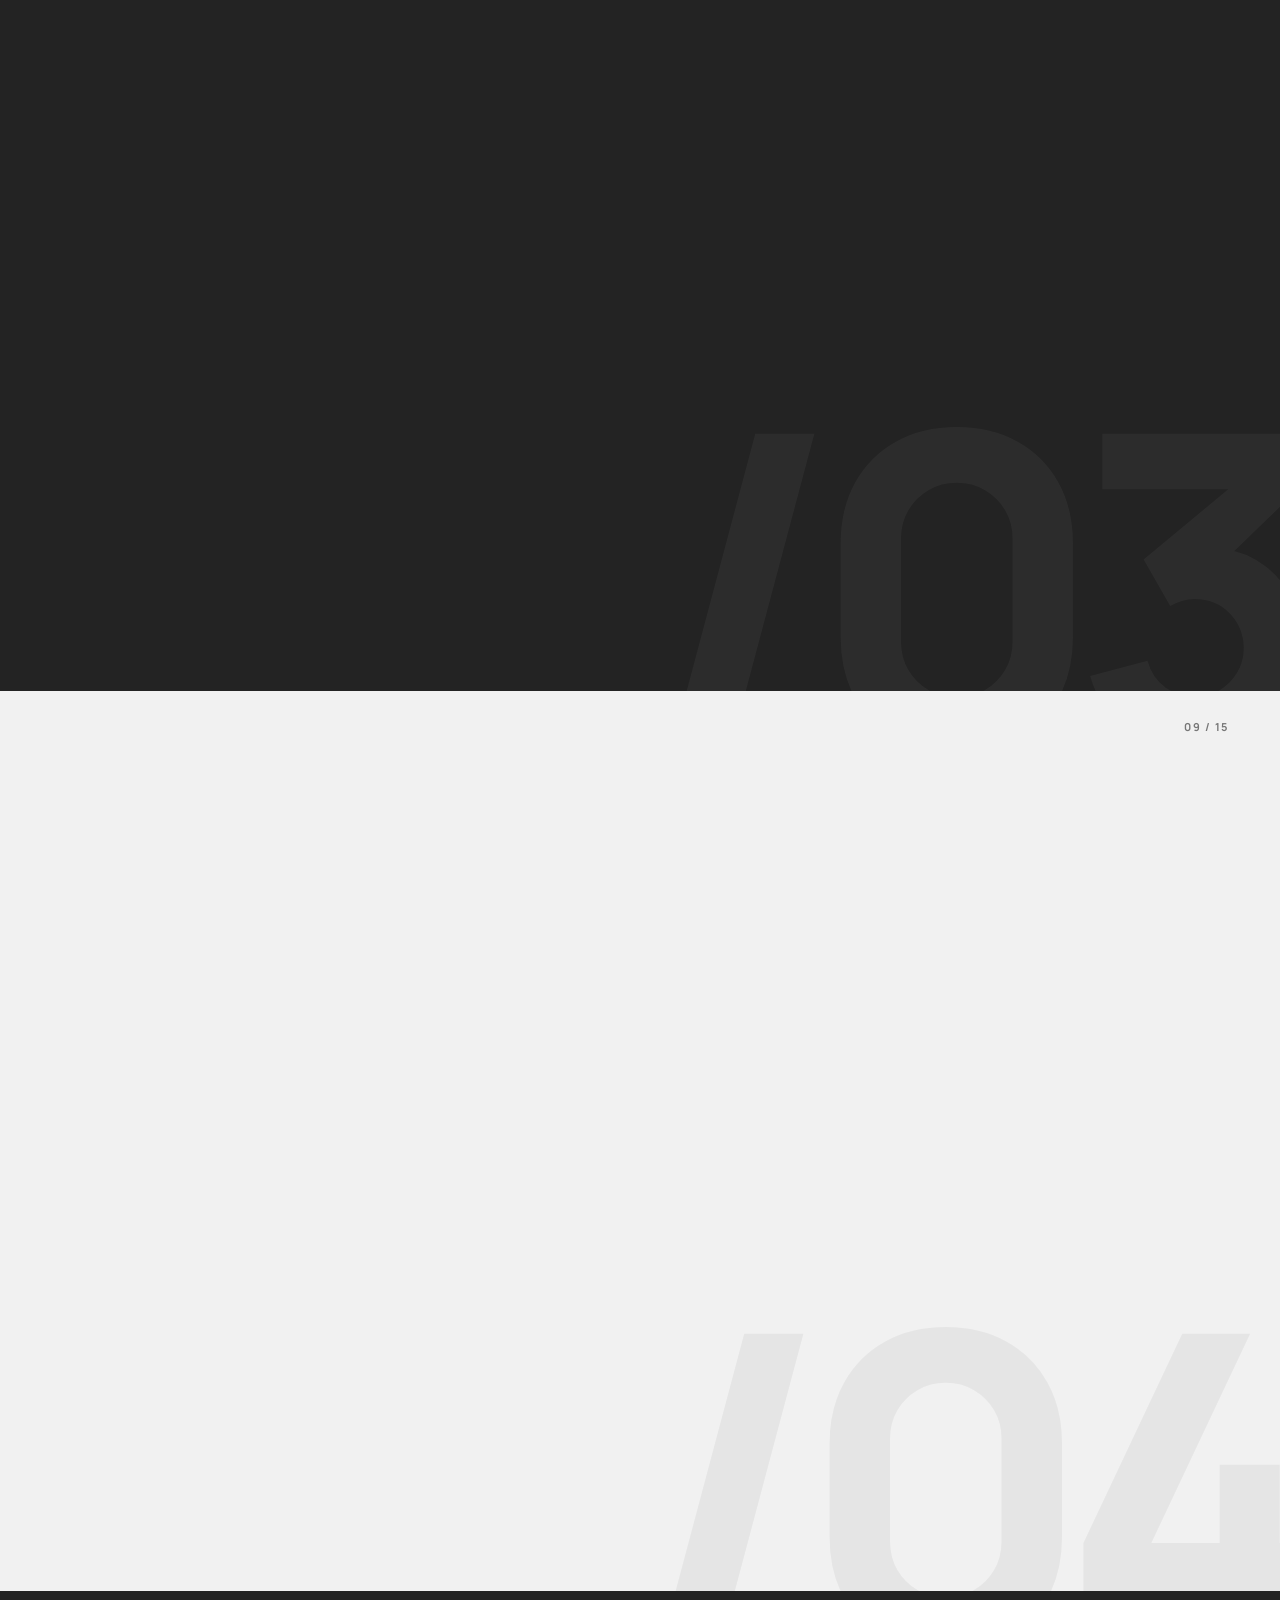
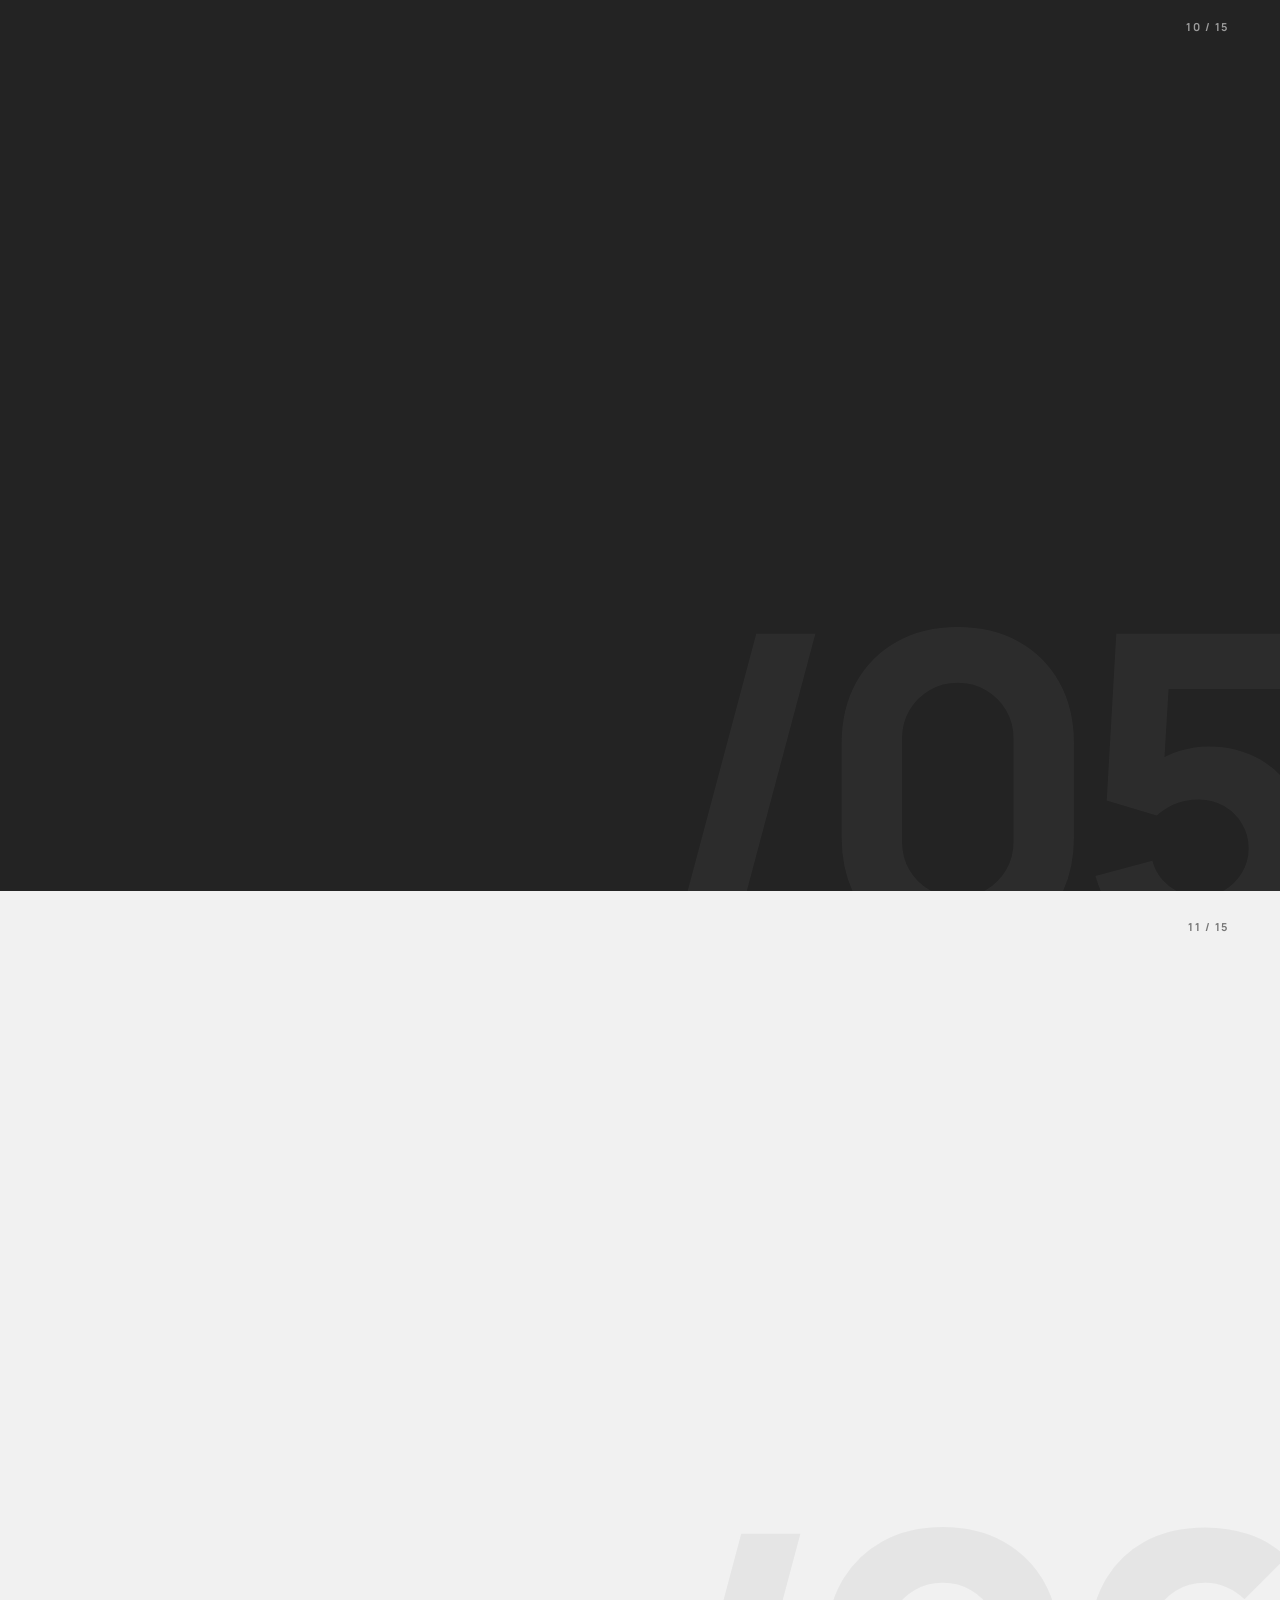
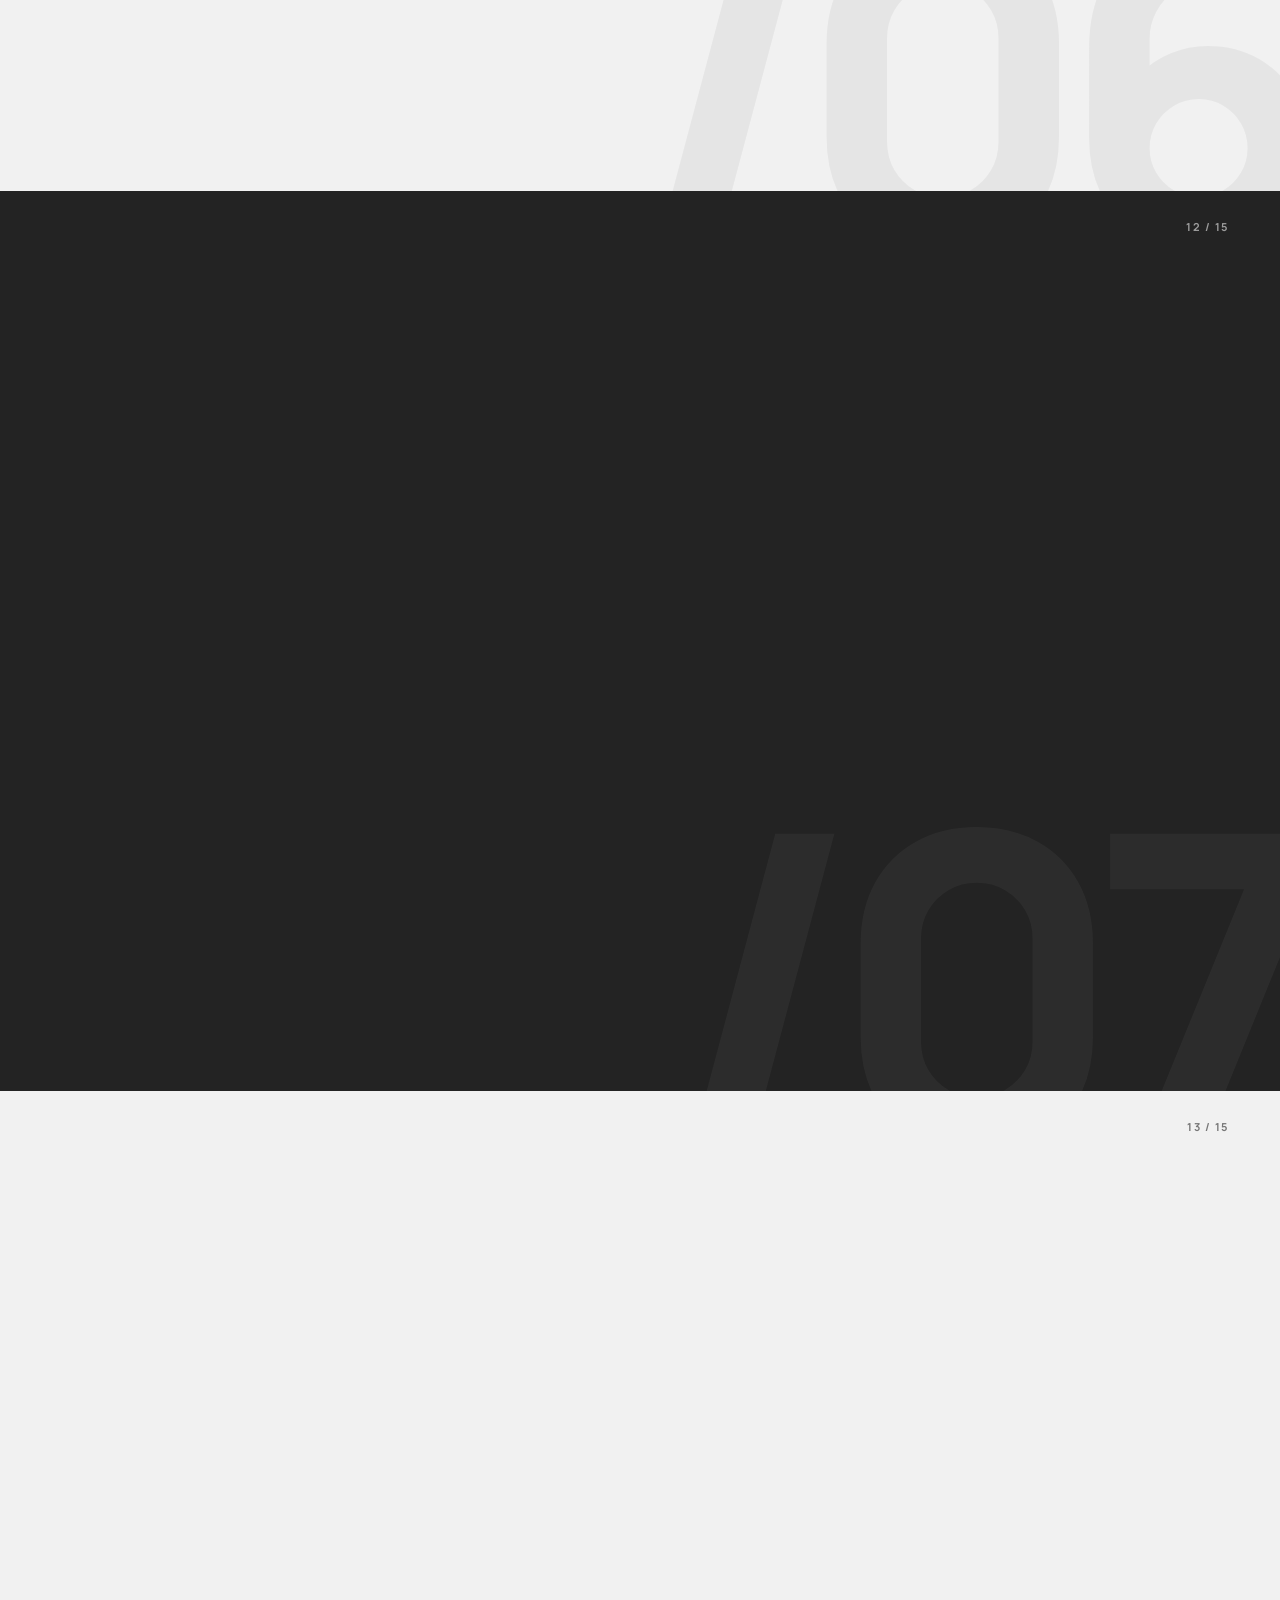
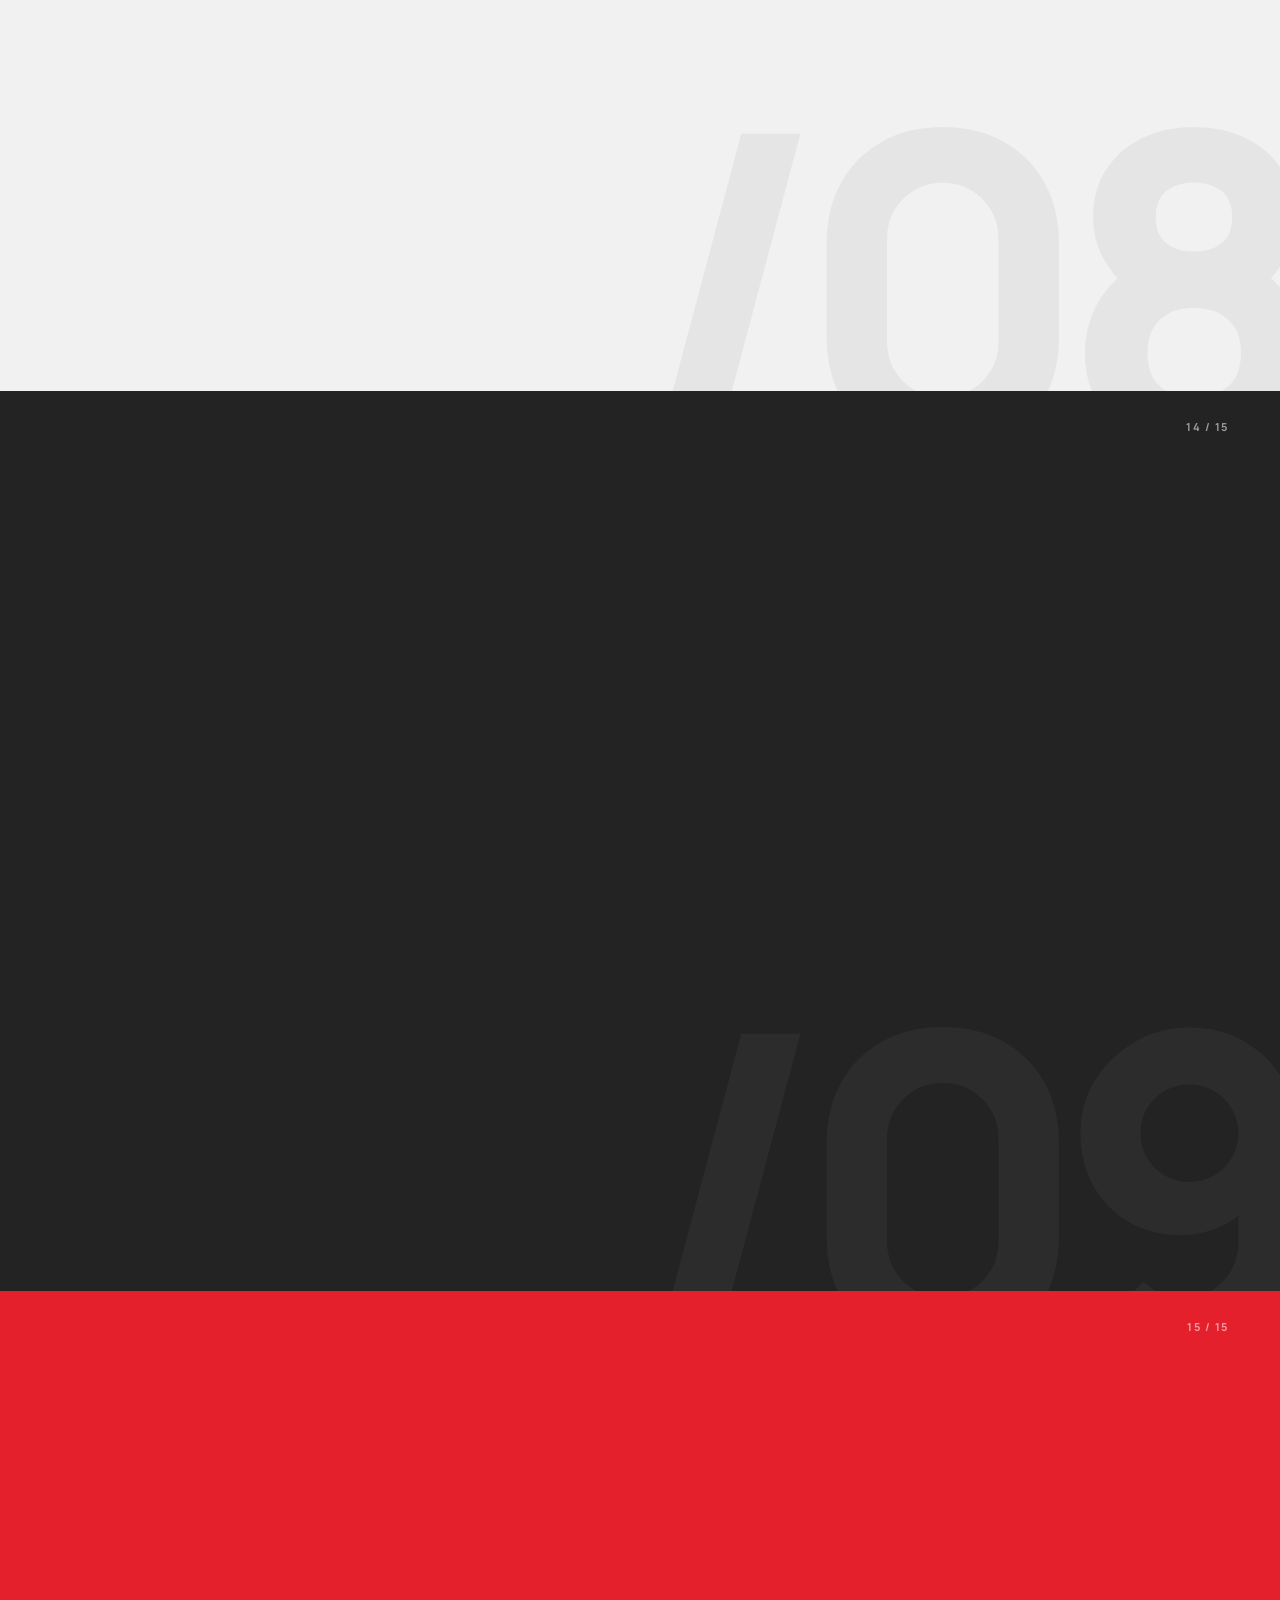
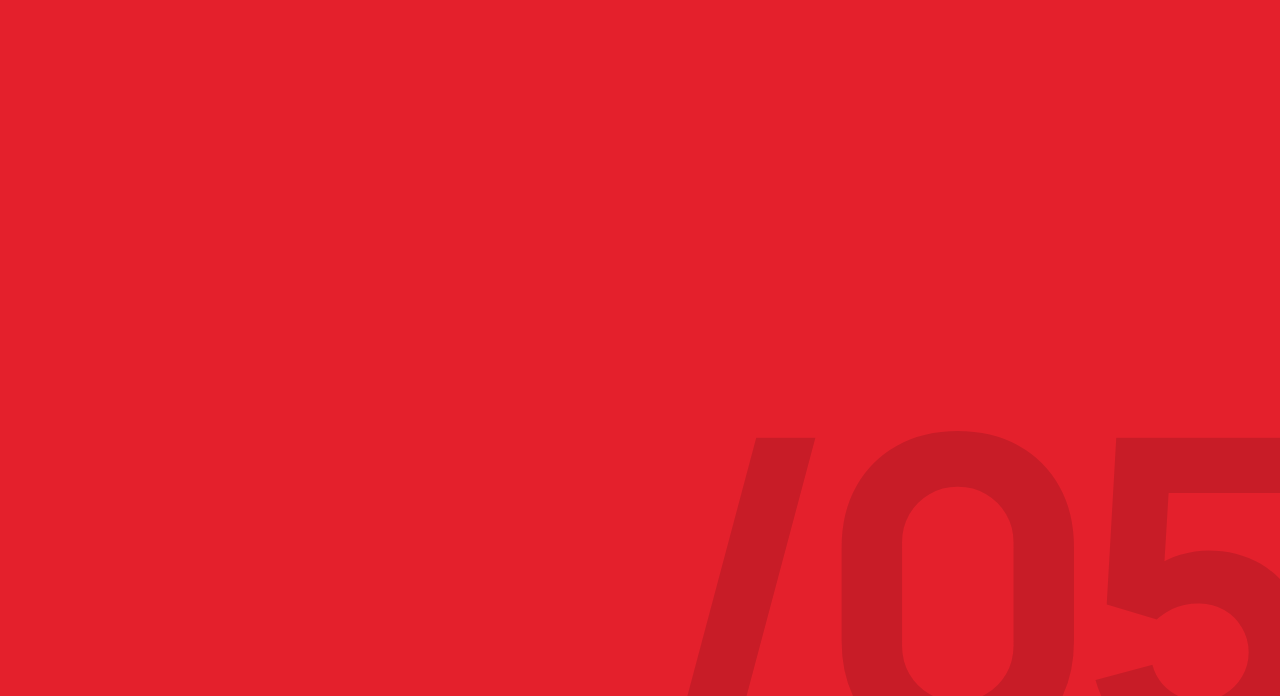
==== commit eb6c976a: "Protect email from spam bots with dynamic client decoding" ====
--- a/index.html
+++ b/index.html
@@ -747,7 +747,7 @@
         <p class="team-desc">Контроль качества ведения проектов, согласование специальных условий и комплексное сопровождение ключевых корпоративных клиентов.</p>
         <div class="team-contacts">
           <a href="tel:+79538659027">+7 953 865 90 27</a>
-          <a href="mailto:a.shvedkin@mail.ru">a.shvedkin@mail.ru</a>
+          <a  data-em-user="a.shvedkin" data-em-dom="mail.ru"></a>
         </div>
       </div>
     </div>
@@ -764,7 +764,7 @@
         <p class="team-desc">Куратор направления инфраструктурных объектов: аэропорты, ледовые арены, больничные комплексы. Экспертиза требований и ТЗ генподрядчика.</p>
         <div class="team-contacts">
           <a href="tel:+79538659027">+7 953 865 90 27</a>
-          <a href="mailto:a.shvedkin@mail.ru">a.shvedkin@mail.ru</a>
+          <a  data-em-user="a.shvedkin" data-em-dom="mail.ru"></a>
         </div>
       </div>
     </div>
@@ -781,7 +781,7 @@
         <p class="team-desc">Комплексное визуальное и навигационное оформление торговых центров, жилых кварталов и отелей. Подбор решений под бюджет заказчика.</p>
         <div class="team-contacts">
           <a href="tel:+79538659027">+7 953 865 90 27</a>
-          <a href="mailto:a.shvedkin@mail.ru">a.shvedkin@mail.ru</a>
+          <a  data-em-user="a.shvedkin" data-em-dom="mail.ru"></a>
         </div>
       </div>
     </div>
@@ -798,7 +798,7 @@
         <p class="team-desc">Оперативный расчёт сложных смет за 24 часа, подготовка коммерческих предложений, работа с тендерными площадками и спецификациями.</p>
         <div class="team-contacts">
           <a href="tel:+79538659027">+7 953 865 90 27</a>
-          <a href="mailto:a.shvedkin@mail.ru">a.shvedkin@mail.ru</a>
+          <a  data-em-user="a.shvedkin" data-em-dom="mail.ru"></a>
         </div>
       </div>
     </div>
@@ -816,7 +816,7 @@
       </div>
       <div>
         <small>Почта для ТЗ</small>
-        <a href="mailto:a.shvedkin@mail.ru">a.shvedkin@mail.ru</a>
+        <a  data-em-user="a.shvedkin" data-em-dom="mail.ru"></a>
       </div>
       <div>
         <small>Офис и производство</small>
